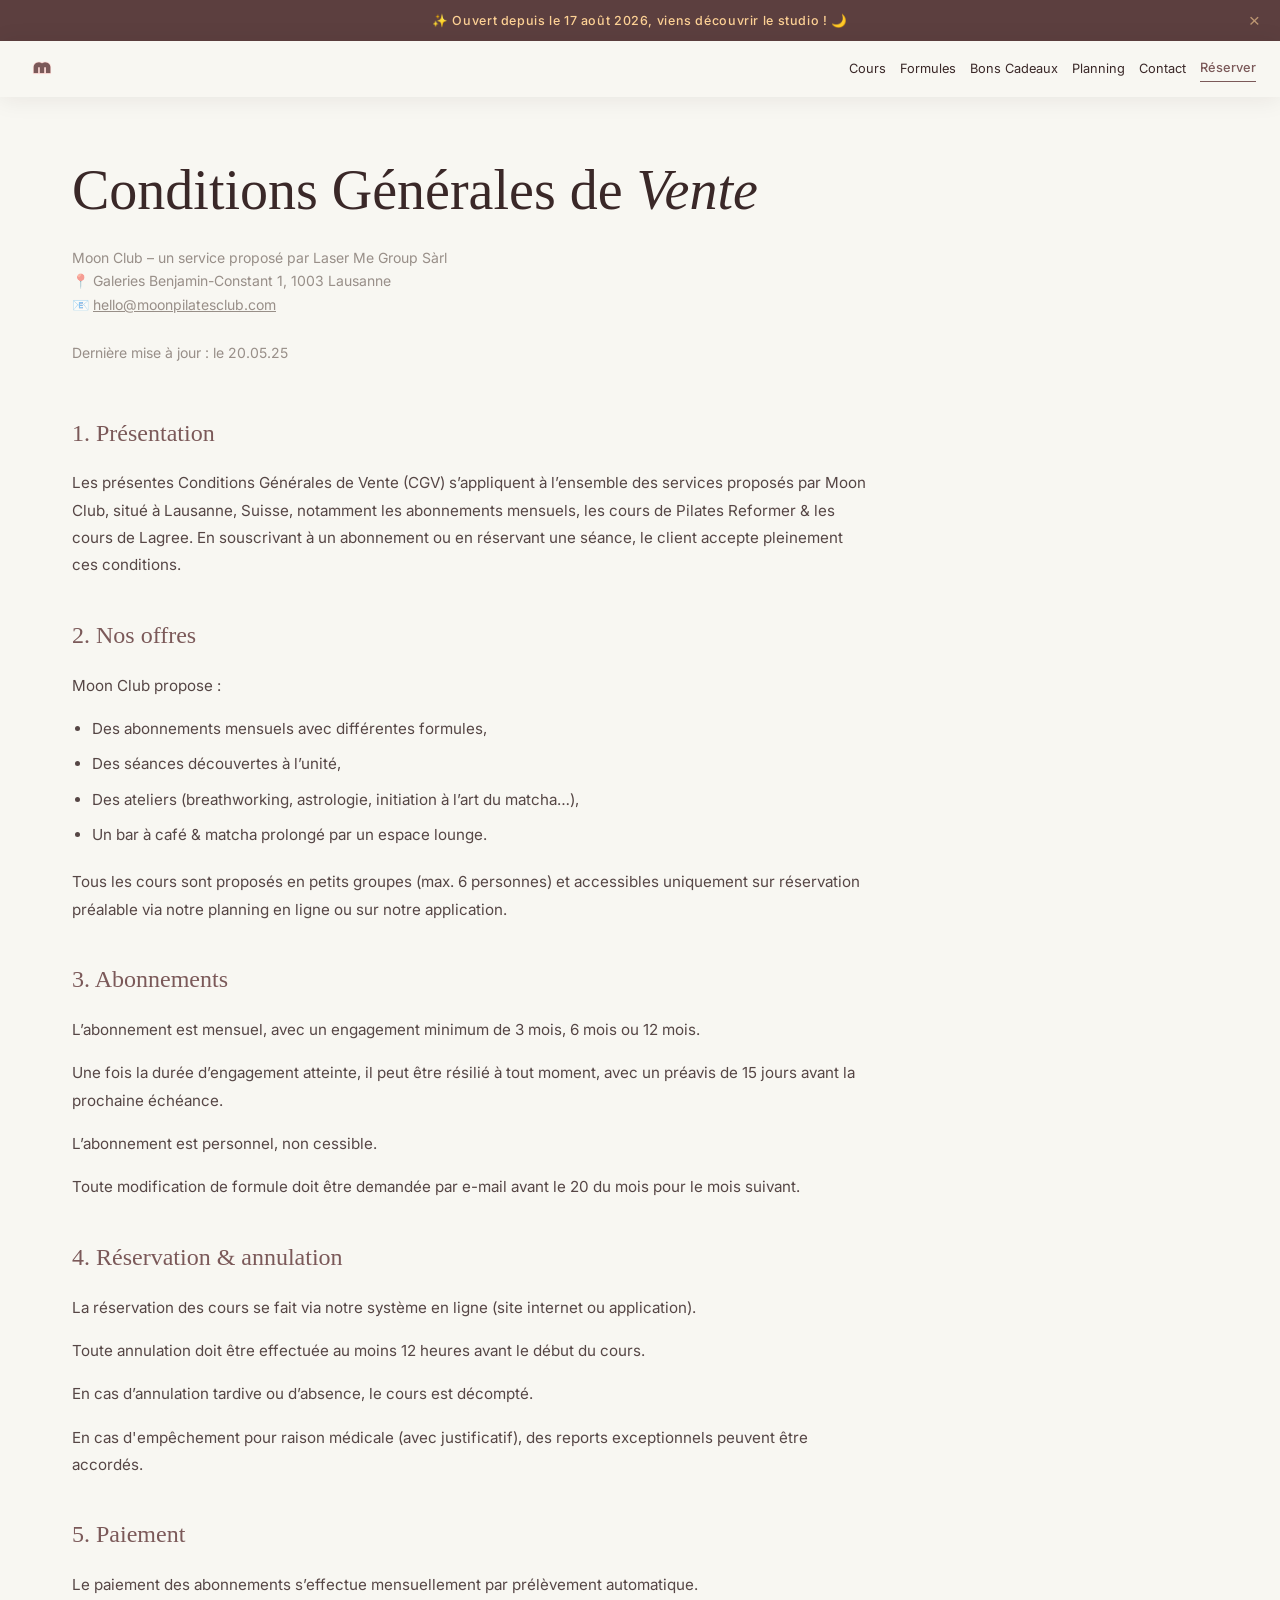
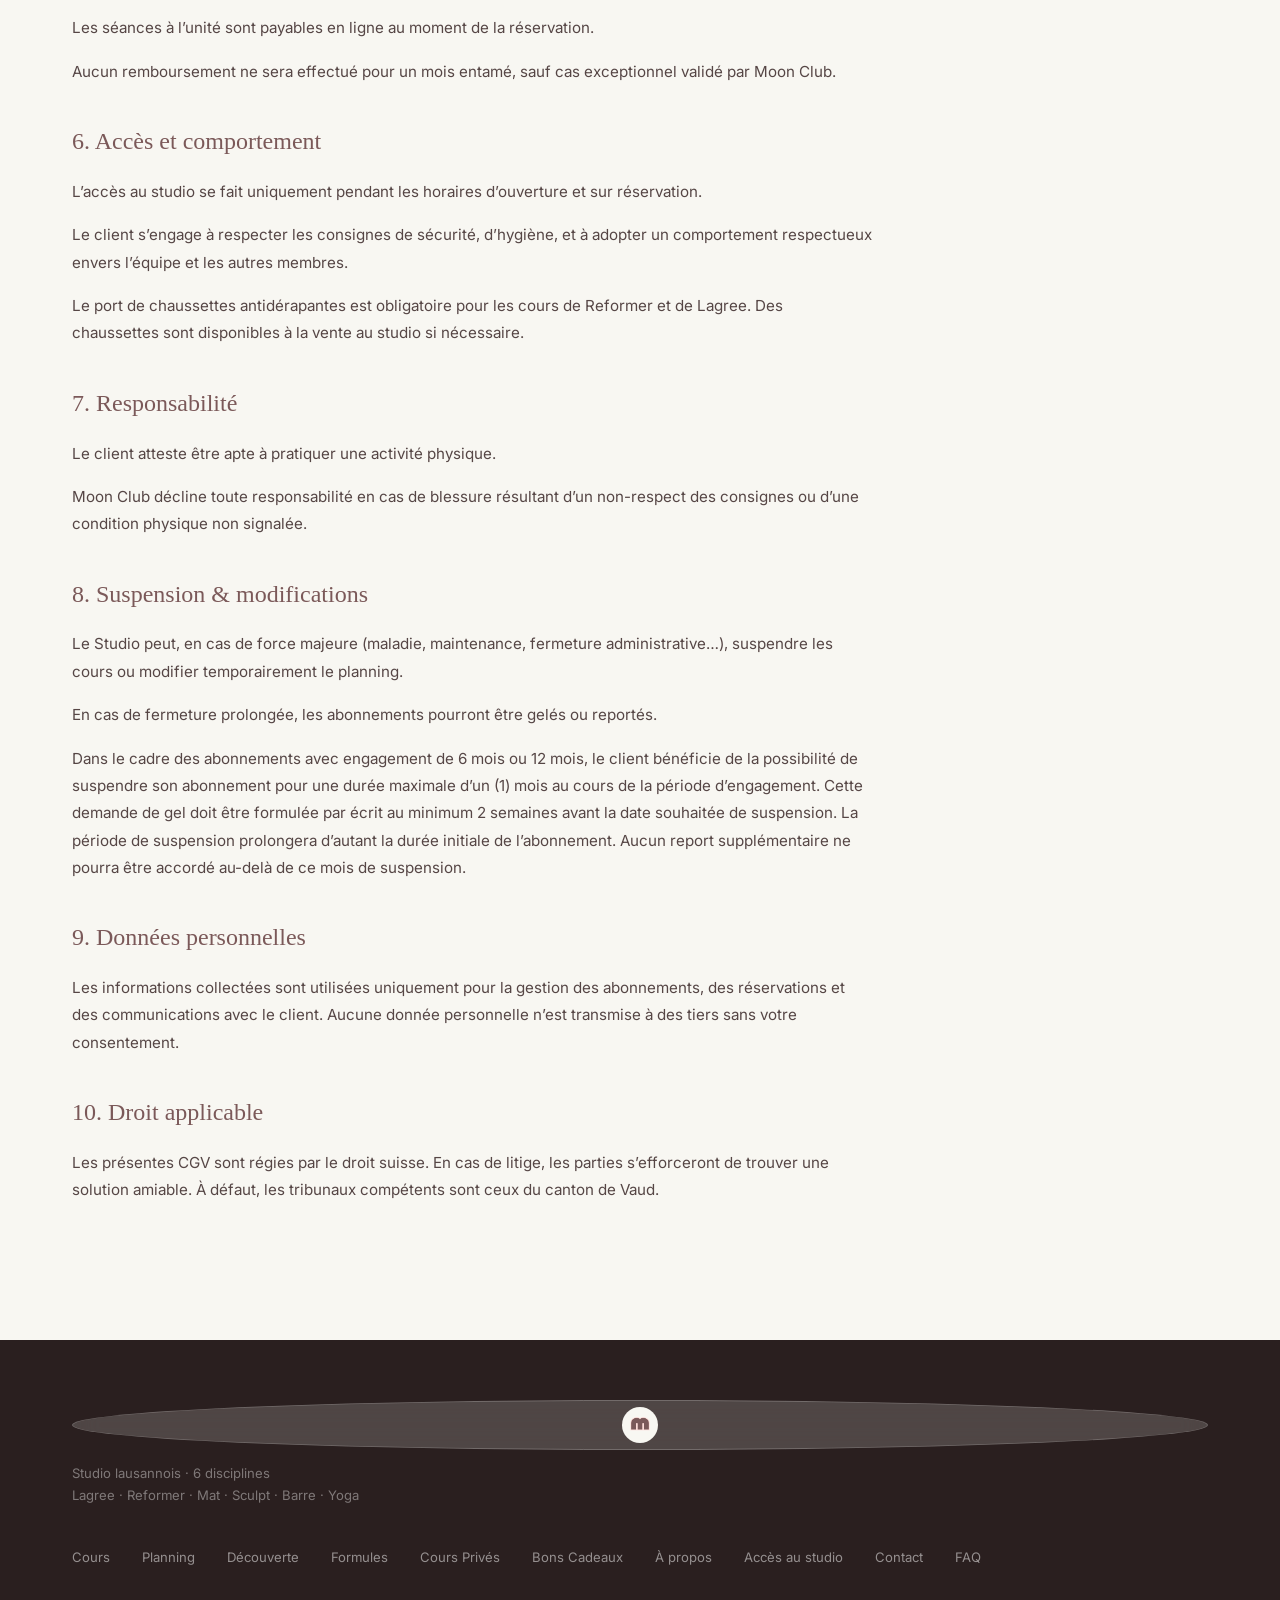
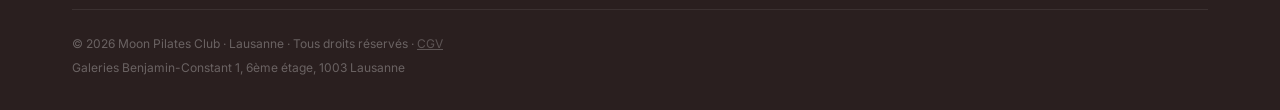
==== cgv.html @ f610e81a "feat: clean nav menu, restore announcement bar, and update workshop discounts on memberships" ====
<!DOCTYPE html>
<html lang="fr">
<head>
  <meta charset="UTF-8">
  <meta name="viewport" content="width=device-width, initial-scale=1.0">
  <title>CGV - Moon Pilates Club Lausanne</title>
  <meta name="description" content="Conditions Générales de Vente (CGV) de Moon Pilates Club Lausanne." />
  <link rel="icon" type="image/png" href="logo.png?v=2" />
  
  <!-- Fonts -->
  <link rel="preconnect" href="https://fonts.googleapis.com">
  <link rel="preconnect" href="https://fonts.gstatic.com" crossorigin>
  <link href="https://fonts.googleapis.com/css2?family=Inter:wght@400;500;600&family=Playfair+Display:ital,wght@0,400..700;1,400..700&display=swap" rel="stylesheet">
  
  <link rel="stylesheet" href="style.css">
  <style>
    /* Specific styles for legal pages */
    .legal-content {
      padding: 160px 0 100px 0;
      background: var(--cream);
      min-height: 80vh;
    }
    .legal-title {
      font-family: var(--font-serif);
      font-size: clamp(2.5rem, 5vw, 3.5rem);
      font-weight: 400;
      line-height: 1.1;
      color: var(--brown-text);
      margin-bottom: 24px;
    }
    .legal-meta {
      font-size: 0.875rem;
      color: rgba(58, 40, 32, 0.5);
      margin-bottom: 48px;
    }
    .legal-body {
      max-width: 800px;
      color: var(--brown-text);
    }
    .legal-section {
      margin-bottom: 36px;
    }
    .legal-section h3 {
      font-family: var(--font-serif);
      font-size: 1.5rem;
      font-weight: 500;
      margin-bottom: 16px;
      color: var(--terracotta);
    }
    .legal-section p, .legal-section ul {
      font-size: 0.95rem;
      line-height: 1.8;
      opacity: 0.85;
      margin-bottom: 16px;
    }
    .legal-section ul {
      padding-left: 20px;
      list-style-type: disc;
      margin-bottom: 20px;
    }
    .legal-section li {
      margin-bottom: 8px;
    }
  </style>
</head>
<body>

  <!-- site-header -->
  <div class="site-header">
    <!-- ANNOUNCEMENT BAR -->
    <div class="announcement-bar" id="announcement-bar">
      <div class="announcement-inner">
        <span>✨ Ouvert depuis le 17 août 2026, viens découvrir le studio ! 🌙</span>
      </div>
      <button class="announcement-close" id="announcement-close" aria-label="Fermer">×</button>
    </div>

    <!-- NAVIGATION -->
    <nav class="nav scrolled" id="navbar" style="position: relative;">
      <a href="index.html#hero" class="nav-logo">
        <img src="logo.png?v=2" alt="Moon Pilates Club Logo" class="nav-logo-img" />
      </a>
      <div class="nav-links" id="nav-links">
        <a href="index.html#cours" class="nav-link">Cours</a>
        <a href="index.html#forfaits" class="nav-link">Formules</a>
        <a href="index.html#cadeaux" class="nav-link">Bons Cadeaux</a>
        <a href="index.html#planning" class="nav-link">Planning</a>
        <a href="index.html#contact" class="nav-link">Contact</a>
        <a href="index.html#planning" class="nav-cta" id="nav-reserver">Réserver</a>
      </div>
      <button class="nav-hamburger" id="nav-hamburger" aria-label="Menu">
        <span></span><span></span><span></span>
      </button>
    </nav>
  </div>

  <!-- MAIN CONTENT -->
  <main class="legal-content">
    <div class="container">
      <h1 class="legal-title">Conditions Générales de <em>Vente</em></h1>
      <p class="legal-meta">Moon Club – un service proposé par Laser Me Group Sàrl<br/>
      📍 Galeries Benjamin-Constant 1, 1003 Lausanne<br/>
      📧 <a href="mailto:hello@moonpilatesclub.com" style="text-decoration: underline;">hello@moonpilatesclub.com</a><br/><br/>
      Dernière mise à jour : le 20.05.25</p>

      <div class="legal-body">
        <div class="legal-section">
          <h3>1. Présentation</h3>
          <p>Les présentes Conditions Générales de Vente (CGV) s’appliquent à l’ensemble des services proposés par Moon Club, situé à Lausanne, Suisse, notamment les abonnements mensuels, les cours de Pilates Reformer & les cours de Lagree. En souscrivant à un abonnement ou en réservant une séance, le client accepte pleinement ces conditions.</p>
        </div>

        <div class="legal-section">
          <h3>2. Nos offres</h3>
          <p>Moon Club propose :</p>
          <ul>
            <li>Des abonnements mensuels avec différentes formules,</li>
            <li>Des séances découvertes à l’unité,</li>
            <li>Des ateliers (breathworking, astrologie, initiation à l’art du matcha…),</li>
            <li>Un bar à café & matcha prolongé par un espace lounge.</li>
          </ul>
          <p>Tous les cours sont proposés en petits groupes (max. 6 personnes) et accessibles uniquement sur réservation préalable via notre planning en ligne ou sur notre application.</p>
        </div>

        <div class="legal-section">
          <h3>3. Abonnements</h3>
          <p>L’abonnement est mensuel, avec un engagement minimum de 3 mois, 6 mois ou 12 mois.</p>
          <p>Une fois la durée d’engagement atteinte, il peut être résilié à tout moment, avec un préavis de 15 jours avant la prochaine échéance.</p>
          <p>L’abonnement est personnel, non cessible.</p>
          <p>Toute modification de formule doit être demandée par e-mail avant le 20 du mois pour le mois suivant.</p>
        </div>

        <div class="legal-section">
          <h3>4. Réservation & annulation</h3>
          <p>La réservation des cours se fait via notre système en ligne (site internet ou application).</p>
          <p>Toute annulation doit être effectuée au moins 12 heures avant le début du cours.</p>
          <p>En cas d’annulation tardive ou d’absence, le cours est décompté.</p>
          <p>En cas d'empêchement pour raison médicale (avec justificatif), des reports exceptionnels peuvent être accordés.</p>
        </div>

        <div class="legal-section">
          <h3>5. Paiement</h3>
          <p>Le paiement des abonnements s’effectue mensuellement par prélèvement automatique.</p>
          <p>Les séances à l’unité sont payables en ligne au moment de la réservation.</p>
          <p>Aucun remboursement ne sera effectué pour un mois entamé, sauf cas exceptionnel validé par Moon Club.</p>
        </div>

        <div class="legal-section">
          <h3>6. Accès et comportement</h3>
          <p>L’accès au studio se fait uniquement pendant les horaires d’ouverture et sur réservation.</p>
          <p>Le client s’engage à respecter les consignes de sécurité, d’hygiène, et à adopter un comportement respectueux envers l’équipe et les autres membres.</p>
          <p>Le port de chaussettes antidérapantes est obligatoire pour les cours de Reformer et de Lagree. Des chaussettes sont disponibles à la vente au studio si nécessaire.</p>
        </div>

        <div class="legal-section">
          <h3>7. Responsabilité</h3>
          <p>Le client atteste être apte à pratiquer une activité physique.</p>
          <p>Moon Club décline toute responsabilité en cas de blessure résultant d’un non-respect des consignes ou d’une condition physique non signalée.</p>
        </div>

        <div class="legal-section">
          <h3>8. Suspension & modifications</h3>
          <p>Le Studio peut, en cas de force majeure (maladie, maintenance, fermeture administrative…), suspendre les cours ou modifier temporairement le planning.</p>
          <p>En cas de fermeture prolongée, les abonnements pourront être gelés ou reportés.</p>
          <p>Dans le cadre des abonnements avec engagement de 6 mois ou 12 mois, le client bénéficie de la possibilité de suspendre son abonnement pour une durée maximale d’un (1) mois au cours de la période d’engagement. Cette demande de gel doit être formulée par écrit au minimum 2 semaines avant la date souhaitée de suspension. La période de suspension prolongera d’autant la durée initiale de l’abonnement. Aucun report supplémentaire ne pourra être accordé au-delà de ce mois de suspension.</p>
        </div>

        <div class="legal-section">
          <h3>9. Données personnelles</h3>
          <p>Les informations collectées sont utilisées uniquement pour la gestion des abonnements, des réservations et des communications avec le client. Aucune donnée personnelle n’est transmise à des tiers sans votre consentement.</p>
        </div>

        <div class="legal-section">
          <h3>10. Droit applicable</h3>
          <p>Les présentes CGV sont régies par le droit suisse. En cas de litige, les parties s’efforceront de trouver une solution amiable. À défaut, les tribunaux compétents sont ceux du canton de Vaud.</p>
        </div>
      </div>
    </div>
  </main>

  <!-- FOOTER -->
  <footer class="footer">
    <div class="container footer-inner">
      <div class="footer-brand">
        <a href="index.html#hero" class="nav-logo footer-logo">
          <img src="logo.png?v=2" alt="Moon Pilates Club Logo" class="nav-logo-img" />
        </a>
        <p>Studio lausannois · 6 disciplines<br/>Lagree · Reformer · Mat · Sculpt · Barre · Yoga</p>
      </div>
      <div class="footer-links">
        <a href="index.html#cours">Cours</a>
        <a href="index.html#planning">Planning</a>
        <a href="index.html#decouverte">Découverte</a>
        <a href="index.html#forfaits">Formules</a>
        <a href="index.html#prives">Cours Privés</a>
        <a href="index.html#cadeaux">Bons Cadeaux</a>
        <a href="index.html#concept">À propos</a>
        <a href="index.html#acces">Accès au studio</a>
        <a href="index.html#contact">Contact</a>
        <a href="index.html#faq">FAQ</a>
      </div>
      <div class="footer-bottom">
        <p>© 2026 Moon Pilates Club · Lausanne · Tous droits réservés · <a href="cgv.html" style="text-decoration: underline; opacity: 0.8; transition: opacity 0.2s;" onmouseover="this.style.opacity=1" onmouseout="this.style.opacity=0.8">CGV</a></p>
        <p>Galeries Benjamin-Constant 1, 6ème étage, 1003 Lausanne</p>
      </div>
    </div>
  </footer>

  <!-- BACK TO TOP BUTTON -->
  <button class="back-to-top" id="back-to-top" aria-label="Remonter en haut de la page">
    <svg width="20" height="20" viewBox="0 0 24 24" fill="none" stroke="currentColor" stroke-width="2.5" stroke-linecap="round" stroke-linejoin="round">
      <polyline points="18 15 12 9 6 15"></polyline>
    </svg>
  </button>

  <script>
    document.addEventListener('DOMContentLoaded', () => {
      // Simple hamburger functionality for the legal page nav
      const hamburger = document.getElementById('nav-hamburger');
      const navLinks = document.getElementById('nav-links');

      if (hamburger && navLinks) {
        hamburger.addEventListener('click', () => {
          navLinks.classList.toggle('open');
          const spans = hamburger.querySelectorAll('span');
          if (navLinks.classList.contains('open')) {
            spans[0].style.transform = 'rotate(45deg) translateY(6px)';
            spans[1].style.opacity = '0';
            spans[2].style.transform = 'rotate(-45deg) translateY(-6px)';
          } else {
            spans.forEach(s => { s.style.transform = ''; s.style.opacity = ''; });
          }
        });
      }

      // Simple close announcement bar
      const bar = document.getElementById('announcement-bar');
      const closeBtn = document.getElementById('announcement-close');
      if (closeBtn && bar) {
        closeBtn.addEventListener('click', () => {
          bar.style.display = 'none';
        });
      }

      // Back to top button
      const backToTopBtn = document.getElementById('back-to-top');
      if (backToTopBtn) {
        window.addEventListener('scroll', () => {
          if (window.scrollY > 300) {
            backToTopBtn.classList.add('visible');
          } else {
            backToTopBtn.classList.remove('visible');
          }
        }, { passive: true });

        backToTopBtn.addEventListener('click', () => {
          window.scrollTo({ top: 0, behavior: 'smooth' });
        });
      }
    });
  </script>
</body>
</html>
---- style.css ----
/* ===========================
   MOON PILATES CLUB — STYLES
   =========================== */

/* TOKENS & RESET */
:root {
  /* ── Palette officielle Moon Pilates ── */
  --cream: #F8F7F2;          /* fond principal off-white */
  --cream-dark: #FFDDD9;     /* blush rose clair */
  --terracotta: #7B5959;     /* mauve foncé — accent principal */
  --terracotta-light: #E5A88B; /* terracotta doux */
  --terracotta-dark: #5C3F3F;  /* mauve profond */
  --charcoal: #2A1F1F;       /* quasi-noir chaud */
  --charcoal-mid: #3D2B2B;   /* brun foncé */
  --brown-text: #3A2828;     /* texte corps */
  --gold: #FDD195;           /* doré chaud */
  --gold-light: #FFB98A;     /* pêche orangé */
  --rose: #FFDDD9;           /* rose blush */
  --white: #FFFFFF;
  --font-serif: 'Cormorant Garamond', Georgia, serif;
  --font-sans: 'Inter', system-ui, sans-serif;
  --radius: 16px;
  --radius-sm: 8px;
  --shadow: 0 4px 40px rgba(30, 25, 23, 0.08);
  --shadow-lg: 0 20px 80px rgba(30, 25, 23, 0.15);
  --transition: all 0.35s cubic-bezier(0.4, 0, 0.2, 1);
}

*, *::before, *::after { box-sizing: border-box; margin: 0; padding: 0; }
html { scroll-behavior: smooth; font-size: 16px; }
body {
  font-family: var(--font-sans);
  background: var(--cream);
  color: var(--brown-text);
  line-height: 1.7;
  overflow-x: hidden;
}

img { display: block; max-width: 100%; }
a { text-decoration: none; color: inherit; }
ul { list-style: none; }

/* REVEAL ANIMATION */
.reveal {
  opacity: 0;
  transform: translateY(30px);
  transition: opacity 0.7s ease, transform 0.7s ease;
  transition-delay: var(--delay, 0s);
}
.reveal.visible {
  opacity: 1;
  transform: none;
}

/* BUTTONS */
.btn {
  display: inline-flex;
  align-items: center;
  justify-content: center;
  padding: 14px 32px;
  border-radius: 50px;
  font-family: var(--font-sans);
  font-size: 0.875rem;
  font-weight: 500;
  letter-spacing: 0.04em;
  cursor: pointer;
  border: none;
  transition: var(--transition);
  white-space: nowrap;
}
.btn-primary {
  background: var(--terracotta);
  color: var(--white);
}
.btn-primary:hover {
  background: var(--terracotta-dark);
  transform: translateY(-2px);
  box-shadow: 0 8px 30px rgba(139, 94, 82, 0.35);
}
.btn-ghost {
  background: rgba(255, 255, 255, 0.15);
  color: var(--white);
  border: 1px solid rgba(255, 255, 255, 0.4);
  backdrop-filter: blur(8px);
}
.btn-ghost:hover {
  background: rgba(255, 255, 255, 0.25);
  transform: translateY(-2px);
}
.btn-outline {
  background: transparent;
  color: var(--terracotta);
  border: 1.5px solid var(--terracotta);
}
.btn-outline:hover {
  background: var(--terracotta);
  color: var(--white);
  transform: translateY(-2px);
}

/* CONTAINER */
.container {
  max-width: 1200px;
  margin: 0 auto;
  padding: 0 32px;
}

/* SECTION LABELS */
.section-label {
  font-family: var(--font-sans);
  font-size: 0.75rem;
  font-weight: 600;
  letter-spacing: 0.15em;
  text-transform: uppercase;
  color: var(--terracotta);
  margin-bottom: 12px;
}
.section-title {
  font-family: var(--font-serif);
  font-size: clamp(2.2rem, 4vw, 3.5rem);
  font-weight: 400;
  line-height: 1.15;
  color: var(--charcoal);
  margin-bottom: 32px;
}
.section-title em {
  font-style: italic;
  color: var(--terracotta);
}

/* ===========================
   SITE HEADER (fixed wrapper)
   =========================== */
.site-header {
  position: fixed;
  top: 0;
  left: 0;
  right: 0;
  z-index: 100;
}

/* ===========================
   ANNOUNCEMENT BAR
   =========================== */
.announcement-bar {
  background: var(--terracotta-dark);
  color: var(--gold);
  font-size: 0.78rem;
  font-weight: 500;
  letter-spacing: 0.05em;
  padding: 10px 48px;
  display: flex;
  align-items: center;
  justify-content: center;
  text-align: center;
  position: relative;
  overflow: hidden;
  transition: max-height 0.4s ease, padding 0.4s ease, opacity 0.3s;
  max-height: 60px;
}
.announcement-inner {
  display: flex;
  align-items: center;
  gap: 16px;
  flex-wrap: wrap;
  justify-content: center;
  text-align: center;
  width: 100%;
}
.announcement-inner span {
  display: inline-block;
  text-align: center;
}
.announcement-inner .separator { opacity: 0.4; }
.announcement-close {
  position: absolute;
  right: 16px;
  top: 50%;
  transform: translateY(-50%);
  background: none;
  border: none;
  color: var(--gold);
  font-size: 1.2rem;
  cursor: pointer;
  opacity: 0.6;
  transition: opacity 0.2s;
  line-height: 1;
  padding: 4px;
}
.announcement-close:hover { opacity: 1; }

/* ===========================
   NAVIGATION
   =========================== */
.nav {
  position: relative;
  padding: 18px 40px;
  display: flex;
  align-items: center;
  justify-content: space-between;
  transition: background 0.35s ease, padding 0.35s ease, box-shadow 0.35s ease;
  background: transparent;
}
.nav.scrolled {
  background: rgba(248, 247, 242, 0.94);
  backdrop-filter: blur(20px);
  -webkit-backdrop-filter: blur(20px);
  padding: 12px 40px;
  box-shadow: 0 2px 24px rgba(42, 31, 31, 0.08);
}
.nav-logo {
  display: flex;
  align-items: center;
  justify-content: center;
  text-decoration: none;
  transition: var(--transition);
  /* Frosted pill on hero for logo visibility */
  background: rgba(248, 247, 242, 0.18);
  backdrop-filter: blur(12px);
  -webkit-backdrop-filter: blur(12px);
  border-radius: 50%;
  padding: 6px;
  border: 1px solid rgba(255, 255, 255, 0.2);
}
.nav.scrolled .nav-logo {
  background: transparent;
  backdrop-filter: none;
  border-color: transparent;
  padding: 0;
}
.nav-logo-svg,
.nav-logo-img {
  height: 36px;
  width: 36px;
  object-fit: contain;
  display: block;
  transition: var(--transition);
  flex-shrink: 0;
  border-radius: 50%;
}
.nav.scrolled .nav-logo-svg,
.nav.scrolled .nav-logo-img {
  height: 34px;
  width: 34px;
}
.logo-wordmark {
  font-family: var(--font-serif);
  font-size: 1.4rem;
  font-weight: 500;
  color: var(--white);
  transition: var(--transition);
  letter-spacing: 0.02em;
}
.logo-wordmark sup {
  font-size: 0.55em;
  opacity: 0.65;
  vertical-align: super;
  letter-spacing: 0.06em;
}
.nav.scrolled .logo-wordmark { color: var(--terracotta); }
.nav-links {
  display: flex;
  align-items: center;
  gap: 22px;
}
.nav-link {
  font-size: 0.85rem;
  font-weight: 400;
  color: rgba(255, 255, 255, 0.85);
  transition: var(--transition);
  position: relative;
  white-space: nowrap;
}
.nav-link::after {
  content: '';
  position: absolute;
  bottom: -3px;
  left: 0;
  width: 0;
  height: 1px;
  background: currentColor;
  transition: width 0.3s ease;
}
.nav-link:hover::after { width: 100%; }
.nav-link:hover { color: var(--white); }
.nav.scrolled .nav-link { color: var(--brown-text); }
.nav.scrolled .nav-link:hover { color: var(--terracotta); }
.nav-cta {
  font-size: 0.85rem;
  font-weight: 500;
  color: var(--white);
  border-bottom: 1.5px solid rgba(255, 255, 255, 0.6);
  padding-bottom: 2px;
  transition: var(--transition);
  white-space: nowrap;
}
.nav.scrolled .nav-cta { color: var(--terracotta); border-color: var(--terracotta); }

/* Bsport Login Widget in Navbar */
.nav-bsport-login {
  display: inline-flex;
  align-items: center;
  justify-content: center;
  line-height: 1;
}

.nav-bsport-login #bsport-widget-969829 {
  display: inline-flex;
  align-items: center;
}

/* Custom Terracotta & Cream Styling for Bsport Button */
#bsport-widget-969829 button,
#bsport-widget-969829 .MuiButton-root,
#bsport-widget-969829 #bsport-widget-authentication__login_button {
  background-color: transparent !important;
  color: var(--white) !important;
  border: 1.5px solid rgba(255, 255, 255, 0.6) !important;
  border-radius: 20px !important;
  padding: 5px 14px !important;
  font-family: var(--font-sans) !important;
  font-size: 0.78rem !important;
  font-weight: 600 !important;
  letter-spacing: 0.04em !important;
  text-transform: uppercase !important;
  transition: var(--transition) !important;
  box-shadow: none !important;
  min-height: 28px !important;
  line-height: 1.2 !important;
  cursor: pointer !important;
}

#bsport-widget-969829 button:hover,
#bsport-widget-969829 .MuiButton-root:hover,
#bsport-widget-969829 #bsport-widget-authentication__login_button:hover {
  background-color: var(--terracotta) !important;
  border-color: var(--terracotta) !important;
  color: var(--white) !important;
  transform: translateY(-1px);
}

.nav.scrolled #bsport-widget-969829 button,
.nav.scrolled #bsport-widget-969829 .MuiButton-root,
.nav.scrolled #bsport-widget-969829 #bsport-widget-authentication__login_button {
  color: var(--terracotta) !important;
  border-color: var(--terracotta) !important;
  background-color: rgba(196, 112, 82, 0.08) !important;
}

.nav.scrolled #bsport-widget-969829 button:hover,
.nav.scrolled #bsport-widget-969829 .MuiButton-root:hover,
.nav.scrolled #bsport-widget-969829 #bsport-widget-authentication__login_button:hover {
  background-color: var(--terracotta) !important;
  color: var(--white) !important;
}

/* Language Switcher */
.lang-switch {
  display: inline-flex;
  align-items: center;
  gap: 4px;
  background: rgba(255, 255, 255, 0.18);
  border: 1px solid rgba(255, 255, 255, 0.35);
  border-radius: 20px;
  padding: 4px 10px;
  flex-shrink: 0;
  transition: var(--transition);
}
.nav.scrolled .lang-switch {
  background: rgba(196, 112, 82, 0.08);
  border-color: rgba(196, 112, 82, 0.25);
}
.lang-btn {
  background: transparent;
  border: none;
  color: rgba(255, 255, 255, 0.85);
  font-family: var(--font-sans);
  font-size: 0.78rem;
  font-weight: 600;
  letter-spacing: 0.05em;
  cursor: pointer;
  padding: 2px 4px;
  transition: var(--transition);
  line-height: 1;
}
.nav.scrolled .lang-btn {
  color: var(--charcoal);
}
.lang-btn:hover {
  color: var(--gold);
}
.nav.scrolled .lang-btn:hover {
  color: var(--terracotta);
}
.lang-btn.active {
  color: var(--gold);
  font-weight: 700;
}
.nav.scrolled .lang-btn.active {
  color: var(--terracotta);
}
.lang-divider {
  color: rgba(255, 255, 255, 0.4);
  font-size: 0.7rem;
  user-select: none;
}
.nav.scrolled .lang-divider {
  color: rgba(196, 112, 82, 0.3);
}

.nav-hamburger {
  display: none;
  flex-direction: column;
  gap: 5px;
  background: none;
  border: none;
  cursor: pointer;
  padding: 4px;
}
.nav-hamburger span {
  display: block;
  width: 24px;
  height: 1.5px;
  background: var(--white);
  transition: var(--transition);
}
.nav.scrolled .nav-hamburger span { background: var(--charcoal); }

/* ===========================
   HERO
   =========================== */
.hero {
  position: relative;
  height: 100vh;
  min-height: 650px;
  display: flex;
  align-items: flex-end;
  padding-bottom: 80px;
  overflow: hidden;
}
.hero-bg {
  position: absolute;
  inset: 0;
}
.hero-img {
  width: 100%;
  height: 100%;
  object-fit: cover;
  object-position: center 35%;
  filter: brightness(0.62) saturate(0.92);
}
.hero-overlay {
  position: absolute;
  inset: 0;
  background: linear-gradient(
    to bottom,
    rgba(30, 25, 23, 0.45) 0%,
    rgba(30, 25, 23, 0.22) 45%,
    rgba(30, 25, 23, 0.72) 100%
  );
}
.hero-content {
  position: relative;
  z-index: 2;
  padding: 0 60px;
  max-width: 900px;
}
.hero-eyebrow {
  display: inline-block;
  font-size: 0.75rem;
  font-weight: 600;
  letter-spacing: 0.08em;
  text-transform: uppercase;
  color: var(--terracotta);
  background: rgba(248, 247, 242, 0.94);
  border: 1px solid rgba(123, 89, 89, 0.2);
  padding: 8px 18px;
  border-radius: 50px;
  margin-bottom: 20px;
  box-shadow: 0 4px 15px rgba(30, 25, 23, 0.15);
  backdrop-filter: blur(8px);
  -webkit-backdrop-filter: blur(8px);
}
.hero-title {
  font-family: var(--font-serif);
  font-size: clamp(4rem, 9vw, 8rem);
  font-weight: 400;
  line-height: 0.95;
  color: var(--white);
  margin-bottom: 24px;
}
.hero-title em {
  font-style: italic;
  font-weight: 300;
}
.hero-sub {
  font-size: 0.95rem;
  color: rgba(255, 255, 255, 0.75);
  letter-spacing: 0.05em;
  margin-bottom: 36px;
  line-height: 2;
}
.hero-actions {
  display: flex;
  gap: 16px;
  flex-wrap: wrap;
}
.hero-scroll-hint {
  position: absolute;
  bottom: 32px;
  right: 48px;
  display: flex;
  flex-direction: column;
  align-items: center;
  gap: 8px;
  color: rgba(255, 255, 255, 0.5);
  font-size: 0.7rem;
  letter-spacing: 0.12em;
  text-transform: uppercase;
  z-index: 2;
}
.scroll-line {
  width: 1px;
  height: 50px;
  background: linear-gradient(to bottom, rgba(255,255,255,0), rgba(255,255,255,0.5));
  animation: scrollPulse 2s ease-in-out infinite;
}
@keyframes scrollPulse {
  0%, 100% { opacity: 0.3; transform: scaleY(1); }
  50% { opacity: 1; transform: scaleY(1.1); }
}

/* ===========================
   TICKER BAND
   =========================== */
.ticker-wrap {
  background: var(--terracotta);
  padding: 14px 0;
  overflow: hidden;
  white-space: nowrap;
  border-top: 1px solid rgba(255,255,255,0.08);
}
.ticker-track {
  display: inline-flex;
  gap: 40px;
  animation: ticker 30s linear infinite;
  color: var(--white);
  font-size: 0.8rem;
  font-weight: 400;
  letter-spacing: 0.08em;
  text-transform: uppercase;
}
@keyframes ticker {
  from { transform: translateX(0); }
  to { transform: translateX(-50%); }
}

/* ===========================
   CONCEPT / ABOUT
   =========================== */
.concept {
  padding: 120px 0;
  background: var(--cream);
}
.concept-grid {
  display: grid;
  grid-template-columns: 1fr 1fr;
  gap: 80px;
  align-items: start;
}
.concept-body {
  color: var(--brown-text);
  margin-bottom: 20px;
  font-size: 0.95rem;
  line-height: 1.8;
  text-align: justify;
}
.concept-body strong { font-weight: 600; }
.concept-badges {
  display: flex;
  gap: 12px;
  flex-wrap: wrap;
  margin-top: 36px;
}
.badge {
  display: flex;
  align-items: center;
  gap: 8px;
  background: var(--rose);
  border: 1px solid rgba(123, 89, 89, 0.18);
  padding: 10px 18px;
  border-radius: 50px;
  font-size: 0.82rem;
  font-weight: 500;
  color: var(--terracotta-dark);
}
.badge-icon { font-size: 1rem; }
.concept-visual { display: flex; flex-direction: column; gap: 24px; }
.concept-card {
  background: linear-gradient(145deg, var(--charcoal), var(--charcoal-mid));
  border-radius: 24px;
  padding: 48px;
  position: relative;
  overflow: hidden;
  border: 1px solid rgba(253, 209, 149, 0.12);
}
.concept-card-inner { position: relative; z-index: 2; }
.concept-card h3 {
  font-family: var(--font-serif);
  font-size: 2.8rem;
  font-weight: 300;
  color: var(--white);
  line-height: 1.1;
  margin-bottom: 16px;
}
.concept-card h3 em { font-style: italic; color: var(--gold); }
.concept-card p {
  color: rgba(255, 255, 255, 0.6);
  font-size: 0.9rem;
  margin-bottom: 24px;
}
.card-link {
  color: var(--gold-light);
  font-size: 0.875rem;
  font-weight: 500;
  border-bottom: 1px solid rgba(255, 185, 138, 0.4);
  padding-bottom: 2px;
  transition: var(--transition);
}
.card-link:hover { color: var(--gold); border-color: var(--gold); }
.concept-moon-deco {
  position: absolute;
  top: -40px;
  right: -40px;
  width: 180px;
  height: 180px;
  border-radius: 50%;
  background: radial-gradient(circle, rgba(253, 209, 149, 0.18), transparent 70%);
  border: 1px solid rgba(253, 209, 149, 0.12);
}
.concept-stat-grid {
  display: grid;
  grid-template-columns: repeat(3, 1fr);
  gap: 16px;
}
.concept-stat {
  background: var(--rose);
  border-radius: var(--radius);
  padding: 24px 16px;
  text-align: center;
  border: 1px solid rgba(123, 89, 89, 0.15);
}
.stat-num {
  display: block;
  font-family: var(--font-serif);
  font-size: 2.5rem;
  font-weight: 400;
  color: var(--terracotta);
  line-height: 1;
  margin-bottom: 4px;
}
.stat-label {
  font-size: 0.75rem;
  color: rgba(58, 40, 32, 0.6);
  text-transform: uppercase;
  letter-spacing: 0.08em;
}

/* ===========================
   COACHS
   =========================== */
.coachs {
  padding: 120px 0;
  background: var(--cream);
  position: relative;
}
.section-header-center {
  text-align: center;
  max-width: 680px;
  margin: 0 auto 60px auto;
}
.section-header-center .section-label {
  margin-bottom: 8px;
}
.section-subtitle {
  font-size: 1.05rem;
  color: rgba(58, 40, 32, 0.75);
  margin-top: 12px;
  line-height: 1.6;
}
.coachs-grid-duo {
  display: grid;
  grid-template-columns: repeat(2, 1fr);
  gap: 36px;
  max-width: 980px;
  margin: 0 auto 52px auto;
}
.coach-card {
  background: var(--white);
  border: 1px solid rgba(123, 89, 89, 0.14);
  border-radius: 24px;
  overflow: hidden;
  display: flex;
  flex-direction: column;
  box-shadow: 0 12px 36px rgba(42, 31, 31, 0.05);
  transition: var(--transition);
  cursor: pointer;
}
.coach-card:hover {
  transform: translateY(-6px);
  border-color: rgba(123, 89, 89, 0.35);
  box-shadow: 0 22px 50px rgba(42, 31, 31, 0.12);
}
.coach-img-wrap {
  position: relative;
  width: 100%;
  aspect-ratio: 4 / 4.4;
  overflow: hidden;
  background: var(--rose);
}
.coach-img {
  width: 100%;
  height: 100%;
  object-fit: cover;
  object-position: center 15%;
  transition: transform 0.6s cubic-bezier(0.4, 0, 0.2, 1);
}
.coach-card:hover .coach-img {
  transform: scale(1.05);
}
.coach-hover-overlay {
  position: absolute;
  inset: 0;
  background: rgba(42, 31, 31, 0.35);
  backdrop-filter: blur(3px);
  display: flex;
  align-items: center;
  justify-content: center;
  opacity: 0;
  transition: var(--transition);
  z-index: 2;
}
.coach-hover-overlay span {
  background: var(--white);
  color: var(--terracotta-dark);
  font-size: 0.82rem;
  font-weight: 600;
  letter-spacing: 0.03em;
  padding: 10px 22px;
  border-radius: 50px;
  box-shadow: 0 6px 25px rgba(0, 0, 0, 0.2);
  transform: translateY(12px);
  transition: var(--transition);
}
.coach-card:hover .coach-hover-overlay {
  opacity: 1;
}
.coach-card:hover .coach-hover-overlay span {
  transform: translateY(0);
}
.coach-badge {
  position: absolute;
  bottom: 14px;
  left: 14px;
  right: 14px;
  background: rgba(255, 255, 255, 0.94);
  backdrop-filter: blur(10px);
  padding: 7px 14px;
  border-radius: 50px;
  font-size: 0.75rem;
  font-weight: 600;
  text-transform: uppercase;
  letter-spacing: 0.06em;
  color: var(--terracotta-dark);
  text-align: center;
  border: 1px solid rgba(255, 255, 255, 0.8);
  box-shadow: 0 4px 15px rgba(0, 0, 0, 0.08);
  z-index: 1;
}
.coach-content {
  padding: 28px 24px;
  display: flex;
  flex-direction: column;
  flex: 1;
}
.coach-name {
  font-family: var(--font-serif);
  font-size: 1.8rem;
  font-weight: 500;
  color: var(--charcoal);
  margin-bottom: 4px;
}
.coach-role {
  font-size: 0.8rem;
  font-weight: 600;
  text-transform: uppercase;
  letter-spacing: 0.05em;
  color: var(--terracotta);
  margin-bottom: 14px;
}
.coach-bio {
  font-size: 0.9rem;
  color: rgba(58, 40, 32, 0.82);
  line-height: 1.6;
  margin-bottom: 18px;
  flex-grow: 1;
}
.coach-tags {
  display: flex;
  flex-wrap: wrap;
  gap: 8px;
  margin-bottom: 22px;
}
.coach-tag {
  background: var(--rose);
  color: var(--terracotta-dark);
  font-size: 0.74rem;
  font-weight: 500;
  padding: 5px 12px;
  border-radius: 50px;
  border: 1px solid rgba(123, 89, 89, 0.12);
}
.coach-footer {
  margin-top: auto;
  padding-top: 16px;
  border-top: 1px solid rgba(123, 89, 89, 0.08);
}
.coach-btn {
  background: none;
  border: none;
  display: inline-flex;
  align-items: center;
  font-family: inherit;
  font-size: 0.86rem;
  font-weight: 600;
  color: var(--terracotta);
  cursor: pointer;
  padding: 0;
  transition: var(--transition);
}
.coach-btn:hover {
  color: var(--terracotta-dark);
  transform: translateX(4px);
}
.coachs-callout {
  background: linear-gradient(135deg, var(--white), #FFF5F2);
  border: 1px solid rgba(123, 89, 89, 0.16);
  border-radius: 20px;
  padding: 28px 36px;
  display: flex;
  align-items: center;
  justify-content: space-between;
  gap: 24px;
  max-width: 980px;
  margin: 0 auto;
  box-shadow: 0 10px 30px rgba(123, 89, 89, 0.05);
}
.coachs-callout-text h4 {
  font-family: var(--font-serif);
  font-size: 1.35rem;
  font-weight: 500;
  color: var(--charcoal);
  margin-bottom: 4px;
}
.coachs-callout-text p {
  font-size: 0.9rem;
  color: rgba(58, 40, 32, 0.75);
}

/* ─── POPUP MODAL COACHS ─── */
.coach-modal-backdrop {
  position: fixed;
  inset: 0;
  background: rgba(26, 18, 18, 0.78);
  backdrop-filter: blur(8px);
  -webkit-backdrop-filter: blur(8px);
  z-index: 10000;
  display: flex;
  align-items: center;
  justify-content: center;
  padding: 20px;
  opacity: 0;
  visibility: hidden;
  transition: opacity 0.35s cubic-bezier(0.16, 1, 0.3, 1), visibility 0.35s cubic-bezier(0.16, 1, 0.3, 1);
}
.coach-modal-backdrop.active {
  opacity: 1;
  visibility: visible;
}
.coach-modal-container {
  background: var(--cream);
  border: 1px solid rgba(123, 89, 89, 0.22);
  border-radius: 28px;
  width: 100%;
  max-width: 880px;
  max-height: 90vh;
  overflow-y: auto;
  position: relative;
  box-shadow: 0 25px 80px rgba(0, 0, 0, 0.4);
  transform: scale(0.93) translateY(24px);
  transition: transform 0.35s cubic-bezier(0.16, 1, 0.3, 1);
}
.coach-modal-backdrop.active .coach-modal-container {
  transform: scale(1) translateY(0);
}
.coach-modal-close {
  position: absolute;
  top: 18px;
  right: 18px;
  width: 42px;
  height: 42px;
  border-radius: 50%;
  background: var(--white);
  border: 1px solid rgba(123, 89, 89, 0.15);
  color: var(--charcoal);
  font-size: 1.6rem;
  line-height: 1;
  cursor: pointer;
  display: flex;
  align-items: center;
  justify-content: center;
  z-index: 10;
  transition: var(--transition);
  box-shadow: 0 4px 12px rgba(0, 0, 0, 0.1);
}
.coach-modal-close:hover {
  background: var(--terracotta);
  color: var(--white);
  transform: rotate(90deg);
}
.coach-modal-content {
  display: grid;
  grid-template-columns: 340px 1fr;
}
.coach-modal-photo-col {
  position: relative;
  background: var(--rose);
  min-height: 100%;
}
.coach-modal-img {
  width: 100%;
  height: 100%;
  object-fit: cover;
  object-position: center 15%;
}
.coach-modal-badge {
  position: absolute;
  bottom: 20px;
  left: 20px;
  right: 20px;
  background: rgba(255, 255, 255, 0.95);
  backdrop-filter: blur(10px);
  padding: 8px 16px;
  border-radius: 50px;
  font-size: 0.75rem;
  font-weight: 600;
  text-transform: uppercase;
  letter-spacing: 0.05em;
  color: var(--terracotta-dark);
  text-align: center;
  box-shadow: 0 4px 15px rgba(0, 0, 0, 0.12);
}
.coach-modal-text-col {
  padding: 44px 40px;
  display: flex;
  flex-direction: column;
}
.coach-modal-subtitle {
  font-size: 0.74rem;
  font-weight: 600;
  text-transform: uppercase;
  letter-spacing: 0.08em;
  color: var(--terracotta);
  margin-bottom: 4px;
}
.coach-modal-title {
  font-family: var(--font-serif);
  font-size: 2.3rem;
  font-weight: 500;
  color: var(--charcoal);
  margin-bottom: 4px;
  line-height: 1.15;
}
.coach-modal-specialties {
  font-size: 0.84rem;
  font-weight: 500;
  color: var(--terracotta-dark);
  margin-bottom: 22px;
}
.coach-modal-body p {
  font-size: 0.93rem;
  line-height: 1.65;
  color: rgba(58, 40, 32, 0.88);
  margin-bottom: 14px;
}
.coach-modal-details {
  display: flex;
  flex-direction: column;
  gap: 12px;
  margin: 24px 0;
  padding: 20px 22px;
  background: var(--white);
  border-radius: 18px;
  border: 1px solid rgba(123, 89, 89, 0.14);
}
.coach-detail-item {
  display: flex;
  align-items: flex-start;
  gap: 12px;
  font-size: 0.88rem;
  line-height: 1.5;
}
.coach-detail-icon {
  font-size: 1.15rem;
  line-height: 1.3;
  flex-shrink: 0;
}
.coach-detail-text strong {
  color: var(--charcoal);
  font-weight: 600;
  display: inline-block;
  margin-right: 4px;
}
.coach-detail-text span {
  color: rgba(58, 40, 32, 0.85);
}
.coach-modal-actions {
  margin-top: 12px;
}
.coach-modal-cta {
  width: 100%;
}
@media (max-width: 860px) {
  .coach-modal-content {
    grid-template-columns: 1fr;
  }
  .coach-modal-photo-col {
    height: 320px;
  }
  .coach-modal-text-col {
    padding: 32px 24px;
  }
  .coachs-grid-duo {
    grid-template-columns: 1fr;
    max-width: 480px;
  }
}

/* ===========================
   COURS
   =========================== */
.cours {
  padding: 120px 0;
  background: var(--charcoal);
}
.cours .section-label { color: var(--gold); }
.cours .section-title { color: var(--white); }
.cours .section-title em { color: var(--gold-light); }
.cours-grid {
  display: grid;
  grid-template-columns: repeat(3, 1fr);
  gap: 20px;
  margin-bottom: 56px;
}
.cours-card {
  background: var(--charcoal-mid);
  border: 1px solid rgba(253, 209, 149, 0.1);
  border-radius: 20px;
  padding: 36px 28px;
  transition: var(--transition);
}
.cours-card:hover {
  border-color: rgba(255, 185, 138, 0.4);
  transform: translateY(-4px);
  box-shadow: 0 16px 50px rgba(0,0,0,0.3);
}
.cours-card-special {
  background: linear-gradient(135deg, var(--charcoal-mid), rgba(253, 209, 149, 0.1));
  border-color: rgba(253, 209, 149, 0.2);
}
@media (min-width: 901px) {
  .cours-card-special {
    grid-column: 1 / -1;
    display: flex;
    align-items: center;
    justify-content: space-between;
    padding: 32px 40px;
  }
  .cours-card-special .cours-icon {
    margin-bottom: 0;
    margin-right: 20px;
  }
  .cours-card-special h3 {
    margin-bottom: 4px;
  }
  .cours-card-special p {
    margin-bottom: 0;
  }
}
.cours-icon { font-size: 2rem; margin-bottom: 16px; }
.cours-card h3 {
  font-family: var(--font-serif);
  font-size: 1.5rem;
  font-weight: 400;
  color: var(--white);
  margin-bottom: 12px;
}
.cours-card p {
  font-size: 0.875rem;
  color: rgba(255, 255, 255, 0.55);
  line-height: 1.7;
  margin-bottom: 20px;
}
.cours-card ul { display: flex; flex-direction: column; gap: 6px; }
.cours-card li {
  font-size: 0.78rem;
  color: var(--gold);
  opacity: 0.9;
  letter-spacing: 0.04em;
}
.cours-cta { text-align: center; }

/* ===========================
   PLANNING
   =========================== */
.planning {
  padding: 120px 0;
  background: var(--cream);
}
.planning-sub {
  font-size: 0.875rem;
  color: rgba(58, 40, 32, 0.5);
  margin-top: -16px;
  margin-bottom: 48px;
  letter-spacing: 0.08em;
}
.planning-widget-container {
  background: var(--white);
  border-radius: 28px;
  padding: 24px;
  box-shadow: 0 10px 40px rgba(58, 40, 32, 0.05);
  border: 1px solid rgba(123, 89, 89, 0.08);
  min-height: 700px;
}

/* ===========================
   PRICING
   =========================== */
.tarifs {
  padding: 120px 0;
  background: var(--cream);
}
.tarifs-sub {
  text-align: center;
  font-size: 0.875rem;
  color: rgba(58, 40, 32, 0.5);
  margin-top: -16px;
  margin-bottom: 64px;
  letter-spacing: 0.08em;
}
.pricing-grid {
  display: grid;
  grid-template-columns: repeat(4, 1fr);
  gap: 20px;
  margin-bottom: 48px;
  align-items: start;
}
.decouverte-grid {
  grid-template-columns: repeat(3, 1fr);
  max-width: 1050px;
  margin-left: auto;
  margin-right: auto;
}
.pricing-card {
  background: var(--white);
  border: 1px solid rgba(123, 89, 89, 0.12);
  border-radius: 24px;
  padding: 36px 28px;
  position: relative;
  transition: var(--transition);
  display: flex;
  flex-direction: column;
}
.pricing-card:hover {
  transform: translateY(-6px);
  box-shadow: var(--shadow-lg);
}
.pricing-featured {
  background: var(--charcoal);
  border-color: transparent;
  color: var(--white);
  transform: scale(1.03);
}
.pricing-featured:hover {
  transform: scale(1.03) translateY(-6px);
}
.pricing-annual {
  background: linear-gradient(135deg, #fff 60%, rgba(253, 209, 149, 0.12));
}
.pricing-badge {
  position: absolute;
  top: -14px;
  left: 50%;
  transform: translateX(-50%);
  background: var(--terracotta);
  color: var(--white);
  font-size: 0.68rem;
  font-weight: 600;
  letter-spacing: 0.1em;
  text-transform: uppercase;
  padding: 5px 16px;
  border-radius: 50px;
  white-space: nowrap;
}
.pricing-badge-gold { background: var(--gold); color: var(--charcoal); }
.pricing-moon { font-size: 1.6rem; margin-bottom: 12px; }
.pricing-name {
  font-family: var(--font-serif);
  font-size: 1.8rem;
  font-weight: 400;
  margin-bottom: 4px;
  color: var(--charcoal);
}
.pricing-featured .pricing-name { color: var(--white); }
.pricing-tagline {
  font-size: 0.78rem;
  opacity: 0.55;
  margin-bottom: 20px;
  line-height: 1.5;
}
.pricing-toggle {
  display: flex;
  background: var(--cream-dark);
  border-radius: 50px;
  padding: 3px;
  margin-bottom: 20px;
  gap: 2px;
}
.pricing-featured .pricing-toggle { background: rgba(255,255,255,0.1); }
.toggle-btn {
  flex: 1;
  padding: 6px 12px;
  border-radius: 50px;
  border: none;
  background: transparent;
  font-size: 0.75rem;
  font-weight: 500;
  cursor: pointer;
  color: rgba(58, 40, 32, 0.55);
  transition: var(--transition);
  -webkit-tap-highlight-color: transparent;
  -webkit-appearance: none;
  touch-action: manipulation;
  user-select: none;
}
.pricing-featured .toggle-btn { color: rgba(255,255,255,0.5); }
.toggle-btn.active {
  background: var(--white);
  color: var(--terracotta);
  box-shadow: 0 2px 8px rgba(0,0,0,0.08);
}
.pricing-featured .toggle-btn.active { background: var(--terracotta); color: var(--white); }
.pricing-price {
  display: flex;
  align-items: flex-start;
  gap: 4px;
  margin-bottom: 4px;
}
.price-currency {
  font-size: 0.9rem;
  font-weight: 500;
  margin-top: 12px;
  color: var(--charcoal);
}
.pricing-featured .price-currency { color: var(--white); }
.price-amount {
  font-family: var(--font-serif);
  font-size: 3.5rem;
  font-weight: 400;
  line-height: 1;
  color: var(--charcoal);
}
.pricing-featured .price-amount { color: var(--white); }
.price-period {
  font-size: 0.78rem;
  opacity: 0.5;
  align-self: flex-end;
  margin-bottom: 6px;
}
.price-per-session {
  font-size: 0.78rem;
  color: rgba(58, 40, 32, 0.45);
  margin-bottom: 24px;
}
.pricing-featured .price-per-session { color: rgba(255,255,255,0.45); }
.pricing-features {
  display: flex;
  flex-direction: column;
  gap: 10px;
  margin-bottom: 20px;
  padding-bottom: 20px;
  border-bottom: 1px solid rgba(123, 89, 89, 0.1);
}
.pricing-featured .pricing-features { border-bottom-color: rgba(255,255,255,0.1); }
.pricing-features li {
  font-size: 0.82rem;
  color: var(--brown-text);
}
.pricing-featured .pricing-features li { color: rgba(255,255,255,0.75); }
.pricing-engagement {
  font-size: 0.73rem;
  color: rgba(58, 40, 32, 0.4);
  margin-bottom: 20px;
  display: flex;
  align-items: center;
  gap: 6px;
}
.pricing-featured .pricing-engagement { color: rgba(255,255,255,0.35); }
/* Spacer Full Moon — matches .pricing-toggle height exactly */
.pricing-toggle-spacer {
  height: 38px;
  margin-bottom: 20px;
  flex-shrink: 0;
}
/* Forfaits Free Freeze Highlight Pill */
.forfaits-gel-pill {
  display: inline-flex;
  align-items: center;
  justify-content: center;
  gap: 8px;
  background: rgba(123, 89, 89, 0.08);
  border: 1px solid rgba(123, 89, 89, 0.2);
  border-radius: 50px;
  padding: 8px 24px;
  font-size: 0.88rem;
  color: var(--terracotta);
  text-align: center;
  box-shadow: 0 4px 16px rgba(123, 89, 89, 0.05);
  transition: var(--transition);
}
.forfaits-gel-pill:hover {
  background: rgba(123, 89, 89, 0.12);
  border-color: var(--terracotta);
  transform: translateY(-1px);
}
.forfaits-gel-pill strong {
  color: var(--charcoal);
  font-weight: 600;
}

/* CTA always at bottom of flex card */
.pricing-card .btn { width: 100%; justify-content: center; margin-top: auto; }
.promo-banner {
  background: linear-gradient(135deg, var(--charcoal), var(--charcoal-mid));
  border-radius: 20px;
  padding: 28px 40px;
  display: flex;
  align-items: center;
  justify-content: center;
  gap: 20px;
  text-align: center;
  border: 1px solid rgba(253, 209, 149, 0.12);
}
.promo-banner p {
  color: rgba(255,255,255,0.8);
  font-size: 0.95rem;
}
.promo-banner strong { color: var(--white); }
.promo-code {
  background: rgba(253, 209, 149, 0.2);
  color: var(--gold) !important;
  padding: 2px 10px;
  border-radius: 6px;
  font-family: monospace;
  letter-spacing: 0.05em;
}
.promo-icon { font-size: 1.2rem; }

.prive-hidden {
  display: none !important;
}
.prive-grid {
  grid-template-columns: repeat(3, 1fr) !important;
  max-width: 1050px;
  margin-left: auto;
  margin-right: auto;
  align-items: stretch;
}
.prive-type-switch-container .pricing-toggle,
.mobile-format-switch-container .pricing-toggle {
  background: var(--cream-dark);
  border: 1px solid rgba(123, 89, 89, 0.12);
  border-radius: 50px;
}

/* ===========================
   RESPONSIVE UTILITIES & MOBILE PRICING
   =========================== */
@media (min-width: 769px) {
  .only-mobile {
    display: none !important;
  }
}
@media (max-width: 768px) {
  .only-desktop {
    display: none !important;
  }
  .only-mobile {
    display: block !important;
  }
}

.mobile-pricing-wrapper {
  width: 100%;
  max-width: 100%;
  margin: 0 auto;
  padding: 0;
  display: flex;
  flex-direction: column;
  align-items: stretch;
}

.mobile-swipe-guide {
  text-align: center;
  margin-bottom: 12px;
  font-size: 0.75rem;
  color: var(--terracotta);
  font-weight: 500;
  letter-spacing: 0.02em;
  opacity: 0.85;
  display: flex;
  align-items: center;
  justify-content: center;
  gap: 6px;
  animation: pulseGuide 2.5s infinite ease-in-out;
}

@keyframes pulseGuide {
  0%, 100% { opacity: 0.7; transform: scale(1); }
  50% { opacity: 1; transform: scale(1.03); }
}

.mobile-pills-container {
  width: 100%;
  margin-bottom: 16px;
  overflow-x: auto;
  -webkit-overflow-scrolling: touch;
  scrollbar-width: none;
}
.mobile-pills-container::-webkit-scrollbar {
  display: none;
}

.mobile-pills {
  display: flex;
  gap: 8px;
  padding: 4px 6px 10px;
  width: max-content;
  margin: 0 auto;
}

.mobile-pill {
  flex: 0 0 auto;
  min-height: 42px;
  padding: 8px 16px;
  border-radius: 50px;
  background: var(--white);
  border: 1.5px solid rgba(139, 94, 82, 0.18);
  color: var(--charcoal);
  font-family: var(--font-sans);
  font-size: 0.84rem;
  font-weight: 600;
  cursor: pointer;
  transition: all 0.25s cubic-bezier(0.16, 1, 0.3, 1);
  white-space: nowrap;
  text-align: center;
  box-shadow: 0 2px 8px rgba(0,0,0,0.03);
  display: inline-flex;
  align-items: center;
  justify-content: center;
  gap: 6px;
  -webkit-tap-highlight-color: transparent;
  -webkit-appearance: none;
  touch-action: manipulation;
  user-select: none;
}

.mobile-pill:hover {
  border-color: var(--terracotta);
}

.mobile-pill.active {
  background: var(--charcoal);
  color: var(--gold);
  border-color: var(--charcoal);
  box-shadow: 0 6px 18px rgba(42, 31, 31, 0.25);
  transform: translateY(-1px);
}

.mobile-pill .pill-tag {
  font-size: 0.65rem;
  background: var(--gold);
  color: var(--charcoal);
  padding: 2px 6px;
  border-radius: 6px;
  font-weight: 700;
  letter-spacing: 0.02em;
}

.mobile-pill.active .pill-tag {
  background: var(--gold);
  color: var(--charcoal);
}

.mobile-card {
  width: 100%;
  max-width: 100%;
  margin: 0 auto;
  min-height: 460px;
  padding: 34px 22px 28px;
  border-radius: 24px;
  background: var(--white);
  color: var(--charcoal);
  border: 1.5px solid rgba(139, 94, 82, 0.14);
  box-shadow: 0 10px 32px rgba(0, 0, 0, 0.05);
  animation: fadeInCard 0.3s ease;
  touch-action: pan-y;
  user-select: none;
  display: flex;
  flex-direction: column;
  align-items: center;
  text-align: center;
  position: relative;
  box-sizing: border-box;
}

.mobile-card.pricing-featured {
  background: linear-gradient(165deg, #2b1f1f 0%, #1a1212 100%);
  color: #ffffff;
  border: 1.5px solid rgba(253, 209, 149, 0.3);
  box-shadow: 0 16px 44px rgba(42, 31, 31, 0.32);
}

.mobile-card.pricing-featured .pricing-name {
  color: #ffffff;
}

.mobile-card.pricing-featured .price-currency,
.mobile-card.pricing-featured .price-amount {
  color: #ffffff;
}

.mobile-card.pricing-featured .pricing-tagline,
.mobile-card.pricing-featured .price-per-session,
.mobile-card.pricing-featured .pricing-engagement {
  color: rgba(255, 255, 255, 0.7);
}

.mobile-card.pricing-featured .pricing-features {
  border-bottom-color: rgba(255, 255, 255, 0.14);
}

.mobile-card.pricing-featured .pricing-features li {
  color: rgba(255, 255, 255, 0.88);
}

.mobile-card.pricing-featured .pricing-toggle {
  background: rgba(255, 255, 255, 0.1);
  border: 1px solid rgba(255, 255, 255, 0.14);
}

.mobile-card.pricing-featured .toggle-btn {
  color: rgba(255, 255, 255, 0.65);
}

.mobile-card.pricing-featured .toggle-btn.active {
  background: var(--terracotta);
  color: #ffffff;
  box-shadow: 0 2px 10px rgba(0, 0, 0, 0.25);
}

.mobile-card .pricing-badge {
  position: absolute;
  top: -14px;
  left: 50%;
  transform: translateX(-50%);
  margin: 0;
  white-space: nowrap;
  background: var(--terracotta);
  color: var(--white);
  font-size: 0.72rem;
  font-weight: 700;
  letter-spacing: 0.08em;
  text-transform: uppercase;
  padding: 6px 18px;
  border-radius: 50px;
  box-shadow: 0 4px 14px rgba(184, 115, 87, 0.35);
}

.mobile-card .pricing-moon {
  font-size: 2rem;
  margin-top: 4px;
  margin-bottom: 6px;
  text-align: center;
}

.mobile-card .pricing-name {
  font-family: var(--font-serif);
  font-size: 1.85rem;
  font-weight: 500;
  margin-bottom: 4px;
  text-align: center;
}

.mobile-card .pricing-tagline {
  font-size: 0.82rem;
  opacity: 0.75;
  margin-bottom: 16px;
  text-align: center;
}

.mobile-card .pricing-toggle {
  width: 100%;
  max-width: 100%;
  min-height: 46px;
  padding: 4px;
  background: var(--cream-dark);
  border: 1px solid rgba(139, 94, 82, 0.1);
  border-radius: 50px;
  margin: 0 auto 20px;
  display: flex;
  gap: 4px;
  box-sizing: border-box;
}

.mobile-card .toggle-btn {
  flex: 1;
  min-height: 38px;
  padding: 8px 16px;
  font-size: 0.85rem;
  font-weight: 600;
  border-radius: 50px;
  display: inline-flex;
  align-items: center;
  justify-content: center;
  border: none;
  cursor: pointer;
  transition: all 0.25s ease;
}

.mobile-card .pricing-price {
  display: flex;
  justify-content: center;
  align-items: baseline;
  gap: 4px;
  margin: 6px 0 2px;
  text-align: center;
}

.mobile-card .price-currency {
  font-size: 1.05rem;
  font-weight: 500;
}

.mobile-card .price-amount {
  font-family: var(--font-serif);
  font-size: 3.5rem;
  font-weight: 400;
  line-height: 1;
}

.mobile-card .price-period {
  font-size: 0.85rem;
  opacity: 0.6;
}

.mobile-card .price-per-session {
  font-size: 0.82rem;
  text-align: center;
  margin-bottom: 20px;
  opacity: 0.85;
}

.mobile-card .pricing-features {
  width: 100%;
  text-align: left;
  margin: 10px 0 20px;
  padding: 0 0 16px 0;
  border-bottom: 1px solid rgba(123, 89, 89, 0.12);
  display: flex;
  flex-direction: column;
  gap: 10px;
}

.mobile-card .pricing-features li {
  font-size: 0.88rem;
  line-height: 1.5;
}

.mobile-card .pricing-engagement {
  justify-content: center;
  text-align: center;
  font-size: 0.78rem;
  margin-bottom: 22px;
  opacity: 0.75;
}

.mobile-card .btn {
  width: 100%;
  min-height: 52px;
  display: flex;
  align-items: center;
  justify-content: center;
  font-size: 0.95rem;
  font-weight: 600;
  letter-spacing: 0.02em;
  border-radius: 50px;
  margin-top: auto;
  box-shadow: 0 8px 24px rgba(184, 115, 87, 0.28);
}

@keyframes fadeInCard {
  from { opacity: 0.6; transform: translateY(6px); }
  to { opacity: 1; transform: translateY(0); }
}

/* Mobile Nav Bar (Arrows & Dots) */
.mobile-nav-bar {
  display: flex;
  align-items: center;
  justify-content: space-between;
  width: 100%;
  max-width: 100%;
  margin: 18px auto 0;
  padding: 0 4px;
}

.mobile-nav-arrow {
  width: 40px;
  height: 40px;
  border-radius: 50%;
  background: var(--white);
  border: 1.5px solid rgba(139, 94, 82, 0.2);
  color: var(--charcoal);
  font-size: 1.3rem;
  font-weight: 700;
  display: flex;
  align-items: center;
  justify-content: center;
  cursor: pointer;
  transition: all 0.2s ease;
  box-shadow: 0 2px 8px rgba(0,0,0,0.06);
}

.mobile-nav-arrow:active {
  transform: scale(0.92);
  background: var(--charcoal);
  color: var(--gold);
}

.mobile-dots {
  display: flex;
  gap: 8px;
  align-items: center;
  justify-content: center;
}

.mobile-dots .dot {
  width: 8px;
  height: 8px;
  border-radius: 50%;
  background: rgba(139, 94, 82, 0.25);
  transition: all 0.3s cubic-bezier(0.16, 1, 0.3, 1);
  cursor: pointer;
}

.mobile-dots .dot.active {
  width: 24px;
  border-radius: 12px;
  background: var(--charcoal);
}

/* ===========================
   APP MOBILE SECTION
   =========================== */
.app-section {
  padding: 40px 0 100px 0;
  background: var(--cream);
}
.app-card {
  background: linear-gradient(135deg, #3A1F24 0%, #241317 100%);
  border-radius: 36px;
  padding: 64px 72px;
  display: grid;
  grid-template-columns: 1.15fr 0.85fr;
  gap: 48px;
  align-items: center;
  box-shadow: 0 24px 70px rgba(36, 19, 23, 0.35);
  border: 1px solid rgba(253, 209, 149, 0.15);
  position: relative;
  overflow: hidden;
}
.app-card::before {
  content: '';
  position: absolute;
  top: -120px;
  right: -100px;
  width: 350px;
  height: 350px;
  background: radial-gradient(circle, rgba(253, 209, 149, 0.12) 0%, transparent 70%);
  pointer-events: none;
}
.app-label {
  color: var(--gold);
  font-size: 0.78rem;
  font-weight: 600;
  text-transform: uppercase;
  letter-spacing: 0.14em;
  margin-bottom: 14px;
}
.app-title {
  font-family: var(--font-sans);
  font-size: clamp(1.9rem, 3.5vw, 2.65rem);
  font-weight: 800;
  color: var(--white);
  letter-spacing: -0.02em;
  line-height: 1.15;
  margin-bottom: 20px;
  text-transform: uppercase;
}
.app-desc {
  color: rgba(255, 255, 255, 0.82);
  font-size: 0.98rem;
  line-height: 1.75;
  max-width: 520px;
  margin-bottom: 36px;
}
.app-desc strong {
  color: var(--white);
}
.app-buttons {
  display: flex;
  gap: 16px;
  flex-wrap: wrap;
}
.store-btn {
  display: inline-flex;
  align-items: center;
  gap: 12px;
  padding: 10px 22px;
  background: #000000;
  color: #ffffff;
  border-radius: 12px;
  border: 1px solid rgba(255, 255, 255, 0.22);
  transition: transform 0.25s ease, background-color 0.25s ease, border-color 0.25s ease, box-shadow 0.25s ease;
  text-decoration: none;
}
.store-btn:hover {
  transform: translateY(-3px);
  background: #181818;
  border-color: var(--gold);
  box-shadow: 0 8px 24px rgba(0, 0, 0, 0.4);
}
.store-icon {
  width: 24px;
  height: 24px;
  flex-shrink: 0;
}
.store-btn-text {
  display: flex;
  flex-direction: column;
  text-align: left;
}
.store-small {
  font-size: 0.6rem;
  text-transform: uppercase;
  letter-spacing: 0.06em;
  opacity: 0.75;
  line-height: 1;
}
.store-big {
  font-size: 1.05rem;
  font-weight: 700;
  line-height: 1.25;
  letter-spacing: -0.01em;
}

/* DUAL IPHONES MOCKUP CONTAINER (KYSKO STYLE) */
.app-mockup-wrap {
  display: flex;
  justify-content: center;
  align-items: center;
  position: relative;
  width: 100%;
  max-width: 540px;
  min-height: 500px;
  margin: 0 auto;
}
.dual-iphones-container {
  position: relative;
  width: 100%;
  height: 480px;
  display: flex;
  align-items: center;
  justify-content: center;
}

/* BASE IPHONE PRO FRAME */
.iphone-mockup {
  background: #150e11;
  border-radius: 36px;
  padding: 7px;
  position: absolute;
  box-shadow: 0 0 0 2px rgba(253, 209, 149, 0.4), 0 22px 55px rgba(0, 0, 0, 0.7);
  transition: transform 0.45s cubic-bezier(0.16, 1, 0.3, 1), box-shadow 0.45s ease;
}
.iphone-mockup.phone-left {
  width: 230px;
  height: 450px;
  left: 10px;
  top: 10px;
  transform: rotate(-5deg);
  z-index: 2;
}
.iphone-mockup.phone-right {
  width: 225px;
  height: 440px;
  right: 15px;
  bottom: 5px;
  transform: rotate(4deg);
  z-index: 3;
}
.app-card:hover .iphone-mockup.phone-left {
  transform: rotate(-2deg) translateY(-8px) scale(1.02);
  box-shadow: 0 0 0 2px rgba(253, 209, 149, 0.6), 0 30px 70px rgba(0, 0, 0, 0.85);
}
.app-card:hover .iphone-mockup.phone-right {
  transform: rotate(1deg) translateY(-8px) scale(1.02);
  box-shadow: 0 0 0 2px rgba(253, 209, 149, 0.6), 0 30px 70px rgba(0, 0, 0, 0.85);
}

.iphone-island {
  position: absolute;
  top: 13px;
  left: 50%;
  transform: translateX(-50%);
  width: 64px;
  height: 16px;
  background: #000000;
  border-radius: 10px;
  z-index: 10;
}
.iphone-screen {
  width: 100%;
  height: 100%;
  background: #1f1014;
  border-radius: 29px;
  overflow: hidden;
  position: relative;
  display: flex;
  flex-direction: column;
}

/* STATUS BAR */
.iphone-status-bar {
  display: flex;
  justify-content: space-between;
  align-items: center;
  padding: 7px 12px 3px 12px;
  font-size: 0.58rem;
  color: #ffffff;
  font-weight: 600;
  z-index: 9;
}
.iphone-status-icons {
  display: flex;
  align-items: center;
  gap: 4px;
}
.status-dot {
  width: 5px;
  height: 5px;
  border-radius: 50%;
  background: #28a745;
}
.status-battery {
  width: 15px;
  height: 7.5px;
  border: 1px solid #ffffff;
  border-radius: 2px;
  position: relative;
  display: inline-block;
}
.status-battery::after {
  content: '';
  position: absolute;
  top: 1px;
  left: 1px;
  bottom: 1px;
  width: 9px;
  background: #ffffff;
  border-radius: 1px;
}

/* PHONE LEFT: DISCOVERY HEADER & FEED */
.iphone-app-header-kysko {
  padding: 4px 10px 6px 10px;
  background: rgba(36, 19, 23, 0.95);
  border-bottom: 1px solid rgba(253, 209, 149, 0.15);
}
.header-studio-name {
  display: block;
  font-size: 0.72rem;
  font-weight: 700;
  color: var(--white);
  margin-bottom: 4px;
  letter-spacing: -0.01em;
}
.header-search-bar {
  display: flex;
  justify-content: space-between;
  align-items: center;
  background: rgba(255, 255, 255, 0.08);
  border: 1px solid rgba(253, 209, 149, 0.2);
  border-radius: 8px;
  padding: 4px 8px;
  font-size: 0.55rem;
  color: rgba(255, 255, 255, 0.65);
  margin-bottom: 5px;
}
.search-filter-icon {
  font-size: 0.6rem;
  opacity: 0.7;
}
.header-pill-tabs {
  display: flex;
  gap: 4px;
}
.pill-tab {
  font-size: 0.52rem;
  padding: 2px 7px;
  border-radius: 12px;
  background: rgba(255, 255, 255, 0.06);
  color: rgba(255, 255, 255, 0.75);
  border: 1px solid rgba(253, 209, 149, 0.15);
}
.pill-tab.active {
  background: var(--gold);
  color: var(--dark);
  font-weight: 700;
  border-color: var(--gold);
}

.iphone-feed-scroll {
  flex: 1;
  overflow: hidden;
  padding: 6px 8px 4px 8px;
  display: flex;
  flex-direction: column;
  gap: 6px;
}
.app-feed-card {
  background: rgba(255, 255, 255, 0.05);
  border: 1px solid rgba(253, 209, 149, 0.15);
  border-radius: 12px;
  overflow: hidden;
}
.feed-card-img-wrap {
  position: relative;
  height: 95px;
  overflow: hidden;
}
.feed-card-img-wrap img {
  width: 100%;
  height: 100%;
  object-fit: cover;
  display: block;
}
.feed-card-badge {
  position: absolute;
  bottom: 5px;
  left: 6px;
  background: rgba(20, 10, 12, 0.85);
  backdrop-filter: blur(4px);
  color: var(--white);
  font-size: 0.55rem;
  font-weight: 600;
  padding: 2px 6px;
  border-radius: 4px;
  border: 1px solid rgba(253, 209, 149, 0.2);
}
.feed-card-meta {
  padding: 4px 6px;
  display: flex;
  flex-direction: column;
  gap: 1px;
}
.meta-time {
  font-size: 0.52rem;
  font-weight: 600;
  color: var(--gold);
}
.meta-coach {
  font-size: 0.50rem;
  color: rgba(255, 255, 255, 0.7);
}

.iphone-cta-bar {
  padding: 4px 8px 8px 8px;
  background: rgba(20, 10, 12, 0.95);
}
.app-login-btn {
  background: #E85A4F;
  color: #ffffff;
  font-size: 0.58rem;
  font-weight: 700;
  text-align: center;
  padding: 5px;
  border-radius: 8px;
  letter-spacing: 0.03em;
}

/* PHONE RIGHT: PLANNING & SCHEDULE FEED */
.iphone-app-header-schedule {
  padding: 4px 10px 6px 10px;
  background: rgba(36, 19, 23, 0.95);
  border-bottom: 1px solid rgba(253, 209, 149, 0.15);
}
.schedule-location-row {
  margin-bottom: 4px;
}
.schedule-loc-title {
  font-size: 0.70rem;
  font-weight: 700;
  color: var(--white);
}
.schedule-filter-chips {
  display: flex;
  gap: 4px;
}
.chip-filter {
  font-size: 0.50rem;
  padding: 2px 6px;
  border-radius: 10px;
  background: rgba(255, 255, 255, 0.08);
  color: rgba(255, 255, 255, 0.8);
  border: 1px solid rgba(253, 209, 149, 0.15);
}
.chip-filter.active {
  background: rgba(253, 209, 149, 0.25);
  color: var(--gold);
  font-weight: 600;
}

.iphone-schedule-list {
  flex: 1;
  overflow: hidden;
  padding: 4px 8px;
  display: flex;
  flex-direction: column;
  gap: 4px;
}
.schedule-day-label {
  font-size: 0.52rem;
  font-weight: 700;
  color: var(--gold);
  letter-spacing: 0.05em;
  padding: 2px 0;
  border-bottom: 1px solid rgba(253, 209, 149, 0.15);
}
.schedule-item-row {
  display: grid;
  grid-template-columns: 38px 1fr auto;
  gap: 6px;
  align-items: center;
  padding: 4px 0;
  border-bottom: 1px solid rgba(255, 255, 255, 0.06);
}
.item-time-col {
  display: flex;
  flex-direction: column;
}
.time-main {
  font-size: 0.60rem;
  font-weight: 700;
  color: var(--white);
  line-height: 1.1;
}
.time-sub {
  font-size: 0.46rem;
  color: rgba(255, 255, 255, 0.5);
}
.item-info-col {
  display: flex;
  flex-direction: column;
}
.class-name {
  font-size: 0.58rem;
  font-weight: 700;
  color: var(--white);
  line-height: 1.1;
}
.coach-name-sub {
  font-size: 0.50rem;
  color: var(--gold);
}
.room-sub {
  font-size: 0.46rem;
  color: rgba(255, 255, 255, 0.45);
}
.item-badge-col {
  display: flex;
  flex-direction: column;
  align-items: flex-end;
  gap: 1px;
}
.badge-level {
  font-size: 0.46rem;
  padding: 1px 4px;
  border-radius: 3px;
  background: rgba(255, 255, 255, 0.1);
  color: rgba(255, 255, 255, 0.8);
  border: 1px solid rgba(255, 255, 255, 0.15);
}
.badge-level.open {
  background: rgba(40, 167, 69, 0.2);
  color: #4cd964;
  border-color: rgba(40, 167, 69, 0.4);
}
.badge-level.waitlist {
  background: rgba(232, 90, 79, 0.2);
  color: #ff6b6b;
  border-color: rgba(232, 90, 79, 0.4);
}
.places-count {
  font-size: 0.46rem;
  color: rgba(255, 255, 255, 0.5);
}

/* TAB BAR */
.iphone-tab-bar {
  display: flex;
  justify-content: space-around;
  align-items: center;
  padding: 5px 6px 10px 6px;
  background: rgba(20, 10, 12, 0.95);
  border-top: 1px solid rgba(253, 209, 149, 0.1);
}
.iphone-tab {
  display: flex;
  flex-direction: column;
  align-items: center;
  gap: 1px;
  color: rgba(255, 255, 255, 0.45);
  font-size: 0.48rem;
}
.iphone-tab.active {
  color: var(--gold);
}
.tab-icon {
  font-size: 0.70rem;
}
.iphone-home-indicator {
  position: absolute;
  bottom: 3px;
  left: 50%;
  transform: translateX(-50%);
  width: 70px;
  height: 2.5px;
  background: rgba(255, 255, 255, 0.5);
  border-radius: 2px;
  z-index: 10;
}

/* ===========================
   FAQ
   =========================== */
.faq {
  padding: 120px 0;
  background: var(--cream-dark);
}
.faq-container { max-width: 800px; }
.faq-list { display: flex; flex-direction: column; gap: 0; margin-top: 16px; }
.faq-item {
  border-bottom: 1px solid rgba(139, 94, 82, 0.15);
  overflow: hidden;
}
.faq-question {
  width: 100%;
  display: flex;
  justify-content: space-between;
  align-items: center;
  padding: 22px 0;
  background: none;
  border: none;
  text-align: left;
  font-family: var(--font-serif);
  font-size: 1.15rem;
  font-weight: 400;
  color: var(--charcoal);
  cursor: pointer;
  transition: color 0.25s;
  gap: 16px;
}
.faq-question:hover { color: var(--terracotta); }
.faq-question[aria-expanded="true"] { color: var(--terracotta); }
.faq-arrow {
  font-size: 1.1rem;
  transition: transform 0.35s ease;
  flex-shrink: 0;
  color: var(--terracotta);
  opacity: 0.6;
}
.faq-question[aria-expanded="true"] .faq-arrow { transform: rotate(180deg); opacity: 1; }
.faq-answer {
  max-height: 0;
  overflow: hidden;
  transition: max-height 0.4s ease, padding 0.4s ease;
}
.faq-answer.open { max-height: 300px; padding-bottom: 20px; }
.faq-answer p {
  font-size: 0.9rem;
  color: rgba(58, 40, 32, 0.7);
  line-height: 1.8;
}

/* ===========================
   CONTACT
   =========================== */
.contact {
  padding: 120px 0;
  background: var(--cream);
}
.contact-grid {
  display: grid;
  grid-template-columns: 1fr 1fr;
  gap: 80px;
  align-items: start;
}
.contact-details { display: flex; flex-direction: column; gap: 28px; margin-top: 8px; }
.contact-item {
  display: flex;
  align-items: flex-start;
  gap: 16px;
}
.contact-icon {
  font-size: 1.2rem;
  width: 40px;
  height: 40px;
  display: flex;
  align-items: center;
  justify-content: center;
  background: var(--cream-dark);
  border-radius: 10px;
  flex-shrink: 0;
}
.contact-label {
  font-size: 0.72rem;
  font-weight: 600;
  text-transform: uppercase;
  letter-spacing: 0.1em;
  color: var(--terracotta);
  margin-bottom: 4px;
}
.contact-item p, .contact-item a {
  font-size: 0.9rem;
  color: var(--brown-text);
  line-height: 1.6;
}
.contact-item a:hover { color: var(--terracotta); }
.social-links { display: flex; gap: 12px; }
.social-link {
  font-size: 0.82rem;
  font-weight: 500;
  color: var(--terracotta);
  border-bottom: 1px solid rgba(139, 94, 82, 0.3);
  padding-bottom: 2px;
  transition: var(--transition);
}
.social-link:hover { border-color: var(--terracotta); }

.contact-form-wrap {
  background: var(--white);
  border-radius: 24px;
  padding: 44px;
  box-shadow: var(--shadow);
}
.contact-form-wrap h3 {
  font-family: var(--font-serif);
  font-size: 1.6rem;
  font-weight: 400;
  color: var(--charcoal);
  margin-bottom: 28px;
}
.contact-form { display: flex; flex-direction: column; gap: 20px; }
.form-group { display: flex; flex-direction: column; gap: 6px; }
.form-group label {
  font-size: 0.75rem;
  font-weight: 600;
  text-transform: uppercase;
  letter-spacing: 0.1em;
  color: rgba(58, 40, 32, 0.5);
}
.form-group input, .form-group textarea {
  width: 100%;
  padding: 14px 18px;
  border: 1.5px solid rgba(139, 94, 82, 0.15);
  border-radius: var(--radius-sm);
  background: var(--cream);
  font-family: var(--font-sans);
  font-size: 0.9rem;
  color: var(--charcoal);
  outline: none;
  transition: border-color 0.25s;
  resize: none;
}
.form-group input::placeholder, .form-group textarea::placeholder { color: rgba(58, 40, 32, 0.3); }
.form-group input:focus, .form-group textarea:focus { border-color: var(--terracotta); }
.form-success {
  display: flex;
  flex-direction: column;
  align-items: center;
  gap: 12px;
  padding: 40px;
  text-align: center;
}
.form-success span { font-size: 2rem; }
.form-success p { color: var(--brown-text); font-size: 0.95rem; }

/* CAFÉ SCHEDULE */
.cafe-schedule {
  display: flex;
  flex-direction: column;
  gap: 4px;
  margin-top: 6px;
  background: var(--cream);
  padding: 12px 14px;
  border-radius: 12px;
  border: 1px solid rgba(139, 94, 82, 0.12);
}
.schedule-row {
  display: flex;
  justify-content: space-between;
  align-items: center;
  font-size: 0.8rem;
  padding: 3px 0;
  border-bottom: 1px dashed rgba(139, 94, 82, 0.08);
}
.schedule-row:last-child {
  border-bottom: none;
}
.schedule-row .day {
  font-weight: 600;
  color: var(--charcoal);
}
.schedule-row .hours {
  color: var(--brown-text);
  font-feature-settings: "tnum";
}
.schedule-row.closed .hours {
  color: var(--terracotta);
  font-weight: 600;
}

/* ACCESS SECTION & MAP */
.access-section {
  padding: 60px 0 0 0;
  background: var(--cream);
  scroll-margin-top: 100px;
}
.access-card {
  background: var(--white);
  border-radius: 24px;
  padding: 36px 40px;
  box-shadow: var(--shadow);
  border: 1px solid rgba(139, 94, 82, 0.08);
  margin-bottom: 50px;
}
.access-header {
  display: flex;
  align-items: center;
  gap: 16px;
  margin-bottom: 24px;
  padding-bottom: 16px;
  border-bottom: 1px solid rgba(139, 94, 82, 0.1);
}
.access-icon-badge {
  font-size: 1.6rem;
  width: 48px;
  height: 48px;
  display: flex;
  align-items: center;
  justify-content: center;
  background: var(--cream-dark);
  border-radius: 12px;
  flex-shrink: 0;
}
.access-title {
  font-family: var(--font-serif);
  font-size: 1.5rem;
  font-weight: 500;
  color: var(--charcoal);
  line-height: 1.2;
}
.access-subtitle {
  font-size: 0.88rem;
  color: rgba(58, 40, 32, 0.7);
  margin-top: 2px;
}
.access-grid {
  display: grid;
  grid-template-columns: repeat(auto-fit, minmax(220px, 1fr));
  gap: 16px;
}
.access-item {
  display: flex;
  align-items: flex-start;
  gap: 14px;
  padding: 16px;
  background: var(--cream);
  border-radius: 14px;
  border: 1px solid rgba(139, 94, 82, 0.08);
  transition: transform 0.25s ease, box-shadow 0.25s ease;
}
.access-item:hover {
  transform: translateY(-2px);
  box-shadow: 0 6px 20px rgba(58, 40, 32, 0.06);
}
.access-item-icon {
  font-size: 1.3rem;
  flex-shrink: 0;
  margin-top: 2px;
}
.access-item-body strong {
  display: block;
  font-size: 0.88rem;
  color: var(--charcoal);
  margin-bottom: 2px;
}
.access-item-body p {
  font-size: 0.82rem;
  color: var(--brown-text);
  line-height: 1.45;
}
.access-item-body p strong {
  display: inline;
  white-space: nowrap;
}
.access-item-body em {
  font-style: normal;
  color: var(--terracotta);
}
.access-landmark {
  background: linear-gradient(135deg, rgba(255, 221, 217, 0.4), rgba(253, 209, 149, 0.25));
  border-color: rgba(123, 89, 89, 0.2);
}
.map-container {
  height: 380px;
  overflow: hidden;
  border-top: 1px solid rgba(139, 94, 82, 0.1);
}
.map-container iframe {
  display: block;
  width: 100%;
  height: 100%;
}

/* BACK TO TOP */
.back-to-top {
  position: fixed;
  bottom: 28px;
  right: 28px;
  width: 48px;
  height: 48px;
  background: var(--charcoal);
  color: var(--gold);
  border-radius: 50%;
  display: flex;
  align-items: center;
  justify-content: center;
  box-shadow: 0 8px 24px rgba(42, 31, 31, 0.25);
  border: 1px solid rgba(253, 209, 149, 0.25);
  z-index: 990;
  opacity: 0;
  visibility: hidden;
  transform: translateY(16px);
  transition: opacity 0.35s ease, transform 0.35s ease, background-color 0.25s ease, color 0.25s ease, box-shadow 0.25s ease, visibility 0.35s;
  cursor: pointer;
  outline: none;
}
.back-to-top.visible {
  opacity: 1;
  visibility: visible;
  transform: translateY(0);
}
.back-to-top:hover {
  background: var(--terracotta);
  color: var(--white);
  transform: translateY(-4px);
  box-shadow: 0 12px 28px rgba(123, 89, 89, 0.4);
}
.back-to-top svg {
  transition: transform 0.25s ease;
}
.back-to-top:hover svg {
  transform: translateY(-2px);
}
@media (max-width: 768px) {
  .access-card { padding: 28px 20px; }
  .access-grid { grid-template-columns: 1fr; }
  .back-to-top {
    bottom: 20px;
    right: 20px;
    width: 44px;
    height: 44px;
  }
}

/* ===========================
   FOOTER
   =========================== */
.footer {
  background: var(--charcoal);
  padding: 60px 0 32px;
  color: rgba(255, 255, 255, 0.6);
}
.footer-inner {
  display: flex;
  flex-direction: column;
  gap: 40px;
}
.footer-brand {
  display: flex;
  flex-direction: column;
  gap: 12px;
}
.footer-logo .nav-logo-svg {
  height: 40px;
}
.footer-wordmark {
  color: var(--white);
}
.footer-brand p {
  font-size: 0.82rem;
  line-height: 1.7;
  color: rgba(255,255,255,0.4);
}
.footer-links {
  display: flex;
  gap: 32px;
  flex-wrap: wrap;
}
.footer-links a {
  font-size: 0.82rem;
  color: rgba(255,255,255,0.5);
  transition: color 0.2s;
}
.footer-links a:hover { color: var(--gold-light); }
.footer-bottom {
  border-top: 1px solid rgba(255,255,255,0.08);
  padding-top: 24px;
  display: flex;
  flex-direction: column;
  gap: 4px;
}
.footer-bottom p {
  font-size: 0.75rem;
  color: rgba(255,255,255,0.3);
}
/* ===========================
   INSTAGRAM FEED
   =========================== */
.instagram-feed {
  padding: 100px 0 0 0;
  background: var(--cream);
  text-align: center;
}
.instagram-handle {
  display: inline-block;
  font-family: var(--font-sans);
  font-size: 1.1rem;
  font-weight: 600;
  color: var(--terracotta);
  margin-top: -12px;
  margin-bottom: 48px;
  letter-spacing: 0.05em;
  transition: var(--transition);
}
.instagram-handle:hover {
  color: var(--terracotta-dark);
  transform: translateY(-1px);
}
.instagram-grid {
  display: grid;
  grid-template-columns: repeat(6, 1fr);
  gap: 0;
  width: 100%;
  overflow: hidden;
}
.instagram-item {
  position: relative;
  aspect-ratio: 1 / 1;
  overflow: hidden;
  display: block;
}
.instagram-item img {
  width: 100%;
  height: 100%;
  object-fit: cover;
  transition: transform 0.6s cubic-bezier(0.16, 1, 0.3, 1);
}
.instagram-overlay {
  position: absolute;
  inset: 0;
  background: rgba(123, 89, 89, 0.8);
  display: flex;
  align-items: center;
  justify-content: center;
  opacity: 0;
  transition: opacity 0.35s ease;
}
.instagram-icon {
  font-size: 1.6rem;
  color: var(--white);
  transform: scale(0.8);
  transition: transform 0.35s cubic-bezier(0.16, 1, 0.3, 1);
}
.instagram-item:hover img {
  transform: scale(1.06);
}
.instagram-item:hover .instagram-overlay {
  opacity: 1;
}
.instagram-item:hover .instagram-icon {
  transform: scale(1);
}

/* ===========================
   RESPONSIVE
   =========================== */
@media (max-width: 1280px) and (min-width: 1025px) {
  .nav { padding: 14px 24px; }
  .nav.scrolled { padding: 10px 24px; }
  .nav-links { gap: 14px; }
  .nav-link { font-size: 0.8rem; }
  .nav-cta { font-size: 0.8rem; }
}
@media (max-width: 1024px) {
  .nav { padding: 16px 24px; }
  .nav-links {
    display: none;
    flex-direction: column;
    position: absolute;
    top: 100%;
    left: 0;
    right: 0;
    background: var(--cream);
    padding: 20px 24px;
    gap: 13px;
    box-shadow: var(--shadow);
    align-items: flex-start;
    max-height: calc(100vh - 70px);
    overflow-y: auto;
    -webkit-overflow-scrolling: touch;
  }
  .nav-links.open { display: flex; }
  .nav-links .nav-link {
    color: var(--brown-text);
    font-size: 0.95rem;
    font-weight: 500;
  }
  .nav-links .nav-cta {
    color: var(--terracotta);
    border-color: var(--terracotta);
    width: fit-content;
    font-size: 1rem;
    font-weight: 600;
  }
  .nav-links .nav-bsport-login {
    display: inline-flex;
    align-items: center;
    width: fit-content;
    margin: 2px 0;
  }
  .nav-links .nav-bsport-login #bsport-widget-969829 button,
  .nav-links .nav-bsport-login #bsport-widget-969829 .MuiButton-root,
  .nav-links .nav-bsport-login #bsport-widget-969829 #bsport-widget-authentication__login_button {
    color: var(--terracotta) !important;
    border: 1.5px solid var(--terracotta) !important;
    background-color: rgba(196, 112, 82, 0.08) !important;
    padding: 6px 18px !important;
    font-size: 0.8rem !important;
  }
  .nav-links .nav-bsport-login #bsport-widget-969829 button:hover,
  .nav-links .nav-bsport-login #bsport-widget-969829 .MuiButton-root:hover,
  .nav-links .nav-bsport-login #bsport-widget-969829 #bsport-widget-authentication__login_button:hover {
    background-color: var(--terracotta) !important;
    color: var(--white) !important;
  }
  .nav-links .lang-switch {
    background: rgba(196, 112, 82, 0.1);
    border-color: rgba(196, 112, 82, 0.25);
    margin-top: 4px;
    align-self: flex-start;
  }
  .nav-links .lang-btn {
    color: var(--charcoal);
  }
  .nav-links .lang-btn.active {
    color: var(--terracotta);
  }
  .nav-links .lang-divider {
    color: rgba(196, 112, 82, 0.4);
  }
  .nav-hamburger { display: flex; }
}
@media (max-width: 900px) {
  .concept-grid, .contact-grid { grid-template-columns: 1fr; gap: 48px; }
  .cours-grid { grid-template-columns: repeat(2, 1fr); }
  .coachs-callout { flex-direction: column; text-align: center; padding: 28px 24px; }
  .coachs-callout .btn { width: 100%; max-width: 320px; }
  .hero-content { padding: 0 32px; }
  .instagram-grid { grid-template-columns: repeat(3, 1fr); }
  .decouverte-grid { grid-template-columns: repeat(2, 1fr); }
  
  /* App section responsive */
  .app-card {
    grid-template-columns: 1fr;
    padding: 48px 32px;
    text-align: center;
    gap: 40px;
  }
  .app-desc {
    margin-left: auto;
    margin-right: auto;
  }
  .app-buttons {
    justify-content: center;
    margin-bottom: 12px;
  }
  .phone-mockup {
    transform: none;
  }

  /* Bannière d'annonce responsive */
  .announcement-bar {
    max-height: none;
    padding: 10px 36px;
    text-align: center;
    justify-content: center;
  }
  .announcement-inner {
    font-size: 0.72rem;
    line-height: 1.4;
    gap: 4px 8px;
    text-align: center;
    justify-content: center;
    width: 100%;
  }
  .announcement-inner .separator,
  .announcement-inner .announcement-dot {
    display: none;
  }
  .announcement-inner span {
    display: block;
    text-align: center;
    width: 100%;
  }
}
@media (max-width: 640px) {
  .pricing-grid { grid-template-columns: 1fr; }
  .cours-grid { grid-template-columns: 1fr; }
  .hero-img { object-position: 46% center; }
  .hero-content { padding: 0 20px; text-align: center; margin: 0 auto; display: flex; flex-direction: column; align-items: center; }
  .hero-eyebrow { margin-left: auto; margin-right: auto; text-align: center; }
  .hero-title { font-size: clamp(3rem, 14vw, 5rem); text-align: center; }
  .hero-sub { text-align: center; margin-left: auto; margin-right: auto; }
  .hero-actions { flex-direction: column; gap: 12px; width: 100%; align-items: center; justify-content: center; }
  .hero-actions .btn { width: 100%; max-width: 320px; }
  .concept-stat-grid { grid-template-columns: 1fr; gap: 12px; }
  .hero-scroll-hint { display: none; }
  .container { padding: 0 20px; }
  .contact-form-wrap { padding: 28px 20px; }
  .announcement-inner { font-size: 0.7rem; gap: 8px; text-align: center; justify-content: center; width: 100%; }
  .announcement-inner span { text-align: center; width: 100%; }
  .tarifs-sub { text-align: center; margin-left: auto; margin-right: auto; }
  .section-title { font-size: 2rem; text-align: center; }
  .section-label { text-align: center; }
  .concept, .coachs, .cours, .tarifs, .faq, .contact { padding: 80px 0; }
  .coachs-grid { grid-template-columns: 1fr; }
  .instagram-grid { grid-template-columns: repeat(2, 1fr); }
  .decouverte-grid { grid-template-columns: 1fr; }

  .app-card {
    padding: 40px 20px;
    border-radius: 24px;
  }
  .app-title {
    font-size: 1.65rem;
  }
  .app-buttons {
    flex-direction: column;
    width: 100%;
  }
  .store-btn {
    width: 100%;
    justify-content: center;
  }
  .app-card {
    padding: 36px 20px 20px 20px;
    overflow: visible;
  }
  .app-mockup-wrap {
    min-height: 400px;
    max-width: 100%;
    overflow: visible;
  }
  .dual-iphones-container {
    height: 390px;
    max-width: 340px;
    margin: 0 auto;
    position: relative;
  }
  .iphone-mockup.phone-left {
    width: 172px;
    height: 360px;
    left: 2px;
    top: 5px;
    border-radius: 28px;
    padding: 5px;
  }
  .iphone-mockup.phone-right {
    width: 168px;
    height: 350px;
    right: 2px;
    bottom: 5px;
    border-radius: 28px;
    padding: 5px;
  }
  .iphone-screen {
    border-radius: 23px;
  }
  .feed-card-img-wrap {
    height: 68px;
  }
  .iphone-island {
    width: 48px;
    height: 13px;
    top: 10px;
  }
}
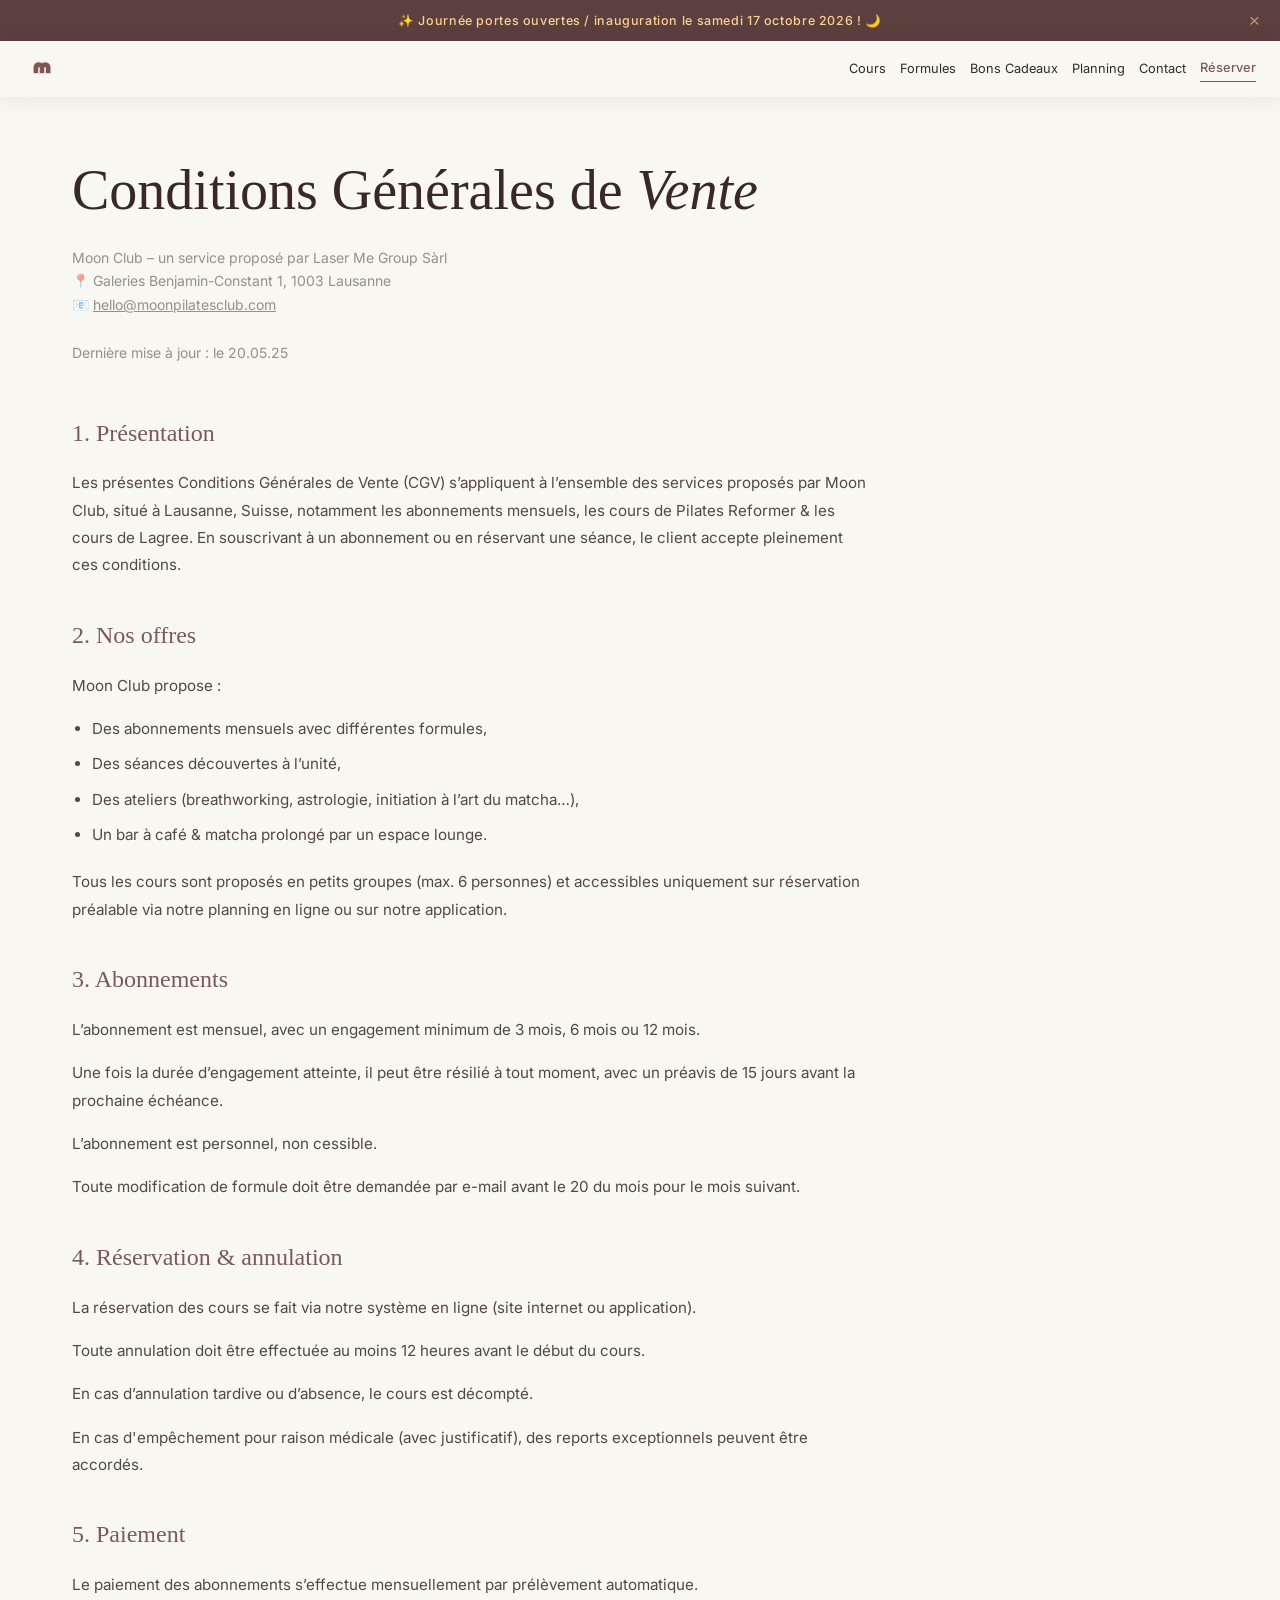
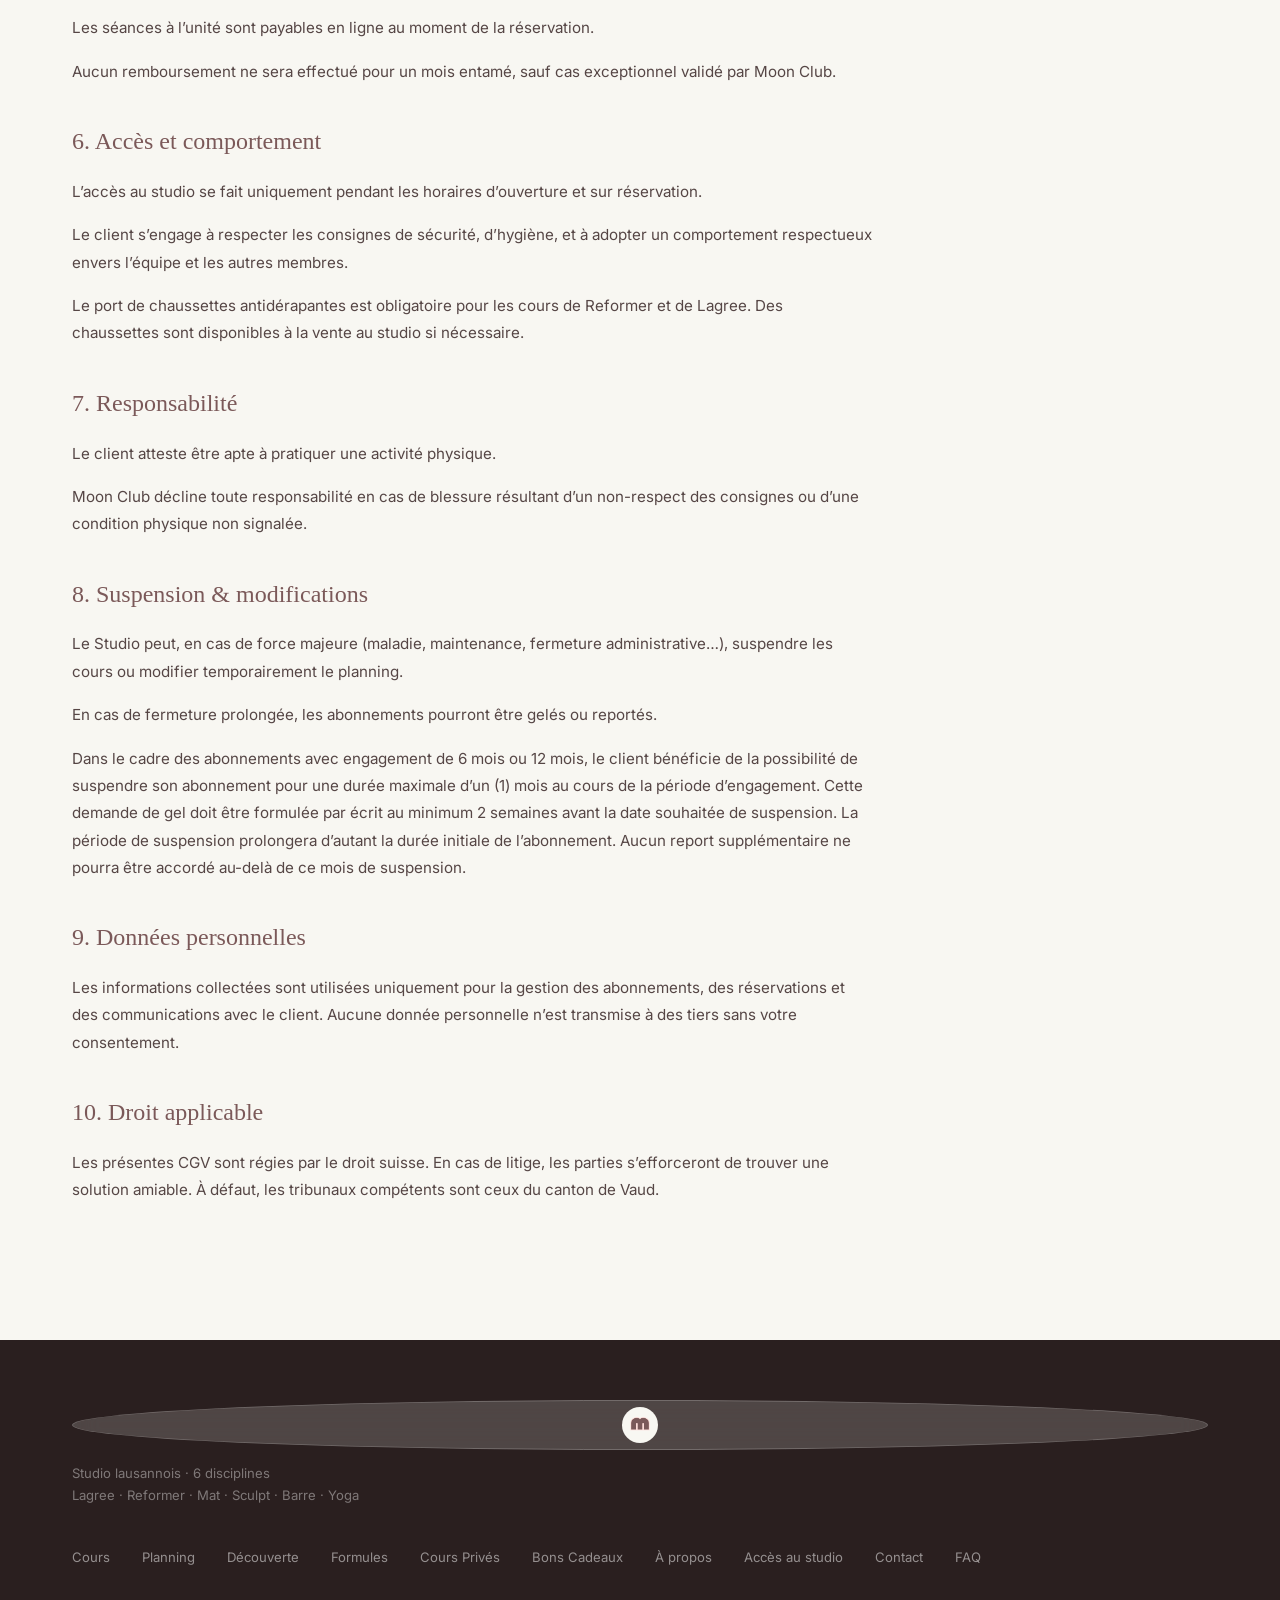
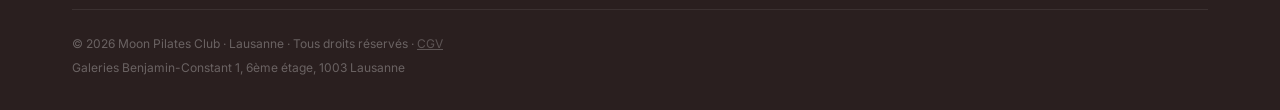
==== commit 4b891ef9: "feat: update announcement bar with open house / inauguration on Oct 17, 2026" ====
--- a/cgv.html
+++ b/cgv.html
@@ -70,7 +70,7 @@
     <!-- ANNOUNCEMENT BAR -->
     <div class="announcement-bar" id="announcement-bar">
       <div class="announcement-inner">
-        <span>✨ Ouvert depuis le 17 août 2026, viens découvrir le studio ! 🌙</span>
+        <span>✨ Journée portes ouvertes / inauguration le samedi 17 octobre 2026 ! 🌙</span>
       </div>
       <button class="announcement-close" id="announcement-close" aria-label="Fermer">×</button>
     </div>
--- a/style.css
+++ b/style.css
@@ -170,6 +170,21 @@
 .announcement-inner span {
   display: inline-block;
   text-align: center;
+}
+.announcement-bar a,
+.announcement-link {
+  color: #FFFFFF !important;
+  text-decoration: underline !important;
+  text-underline-offset: 3px;
+  font-weight: 700;
+  margin-left: 6px;
+  transition: opacity 0.2s ease;
+  display: inline-block;
+}
+.announcement-bar a:hover,
+.announcement-link:hover {
+  opacity: 0.8;
+  color: var(--gold) !important;
 }
 .announcement-inner .separator { opacity: 0.4; }
 .announcement-close {
@@ -2950,3 +2965,668 @@
   }
 }
 
+/* ========================================================
+   SUB-CATEGORIES NAVIGATION & QUICK NAV TABS (FORMULES)
+   ======================================================== */
+
+#decouverte, #forfaits, #prives, #tarifs {
+  scroll-margin-top: 110px;
+}
+
+/* Nav Dropdown Desktop */
+.nav-dropdown {
+  position: relative;
+  display: inline-flex;
+  align-items: center;
+}
+.nav-dropdown-trigger {
+  display: inline-flex;
+  align-items: center;
+  gap: 4px;
+  cursor: pointer;
+  white-space: nowrap;
+}
+.nav-dropdown-trigger .nav-arrow {
+  font-size: 0.65rem;
+  transition: transform 0.25s ease;
+  opacity: 0.85;
+  display: inline-block;
+  margin-left: 2px;
+}
+.nav-dropdown:hover .nav-arrow,
+.nav-dropdown.open .nav-arrow {
+  transform: rotate(180deg);
+}
+.nav-dropdown-content {
+  position: absolute;
+  top: calc(100% + 8px);
+  left: 50%;
+  transform: translateX(-50%) translateY(8px);
+  background: rgba(248, 247, 242, 0.98);
+  backdrop-filter: blur(16px);
+  -webkit-backdrop-filter: blur(16px);
+  border-radius: 16px;
+  padding: 8px;
+  min-width: 220px;
+  box-shadow: 0 16px 36px rgba(42, 31, 31, 0.12), 0 2px 6px rgba(42, 31, 31, 0.05);
+  border: 1px solid rgba(123, 89, 89, 0.14);
+  opacity: 0;
+  visibility: hidden;
+  pointer-events: none;
+  transition: opacity 0.22s ease, transform 0.22s ease, visibility 0.22s;
+  z-index: 1000;
+  display: flex;
+  flex-direction: column;
+  gap: 4px;
+}
+/* Invisible hover bridge */
+.nav-dropdown::after {
+  content: '';
+  position: absolute;
+  top: 100%;
+  left: 0;
+  right: 0;
+  height: 12px;
+}
+.nav-dropdown:hover .nav-dropdown-content,
+.nav-dropdown.open .nav-dropdown-content {
+  opacity: 1;
+  visibility: visible;
+  pointer-events: auto;
+  transform: translateX(-50%) translateY(0);
+}
+.dropdown-item {
+  display: flex;
+  align-items: center;
+  gap: 10px;
+  padding: 9px 14px;
+  border-radius: 10px;
+  font-family: var(--font-sans);
+  font-size: 0.84rem;
+  font-weight: 500;
+  color: var(--brown-text);
+  transition: all 0.2s ease;
+  text-decoration: none;
+  white-space: nowrap;
+}
+.dropdown-item:hover {
+  background: rgba(123, 89, 89, 0.09);
+  color: var(--terracotta);
+  transform: translateX(3px);
+}
+.dropdown-icon {
+  font-size: 0.95rem;
+  line-height: 1;
+}
+
+/* Tarifs Quick Nav Tabs on Page */
+.tarifs-subnav-container {
+  display: flex;
+  justify-content: center;
+  margin: 0 auto 52px auto;
+  position: sticky;
+  top: 80px;
+  z-index: 85;
+  padding: 8px 16px;
+  pointer-events: none;
+}
+.tarifs-subnav-bar {
+  pointer-events: auto;
+  display: inline-flex;
+  align-items: center;
+  background: rgba(255, 255, 255, 0.94);
+  backdrop-filter: blur(14px);
+  -webkit-backdrop-filter: blur(14px);
+  border: 1.5px solid rgba(123, 89, 89, 0.16);
+  border-radius: 50px;
+  padding: 6px;
+  gap: 6px;
+  box-shadow: 0 10px 30px rgba(42, 31, 31, 0.09);
+  max-width: 100%;
+}
+.tarifs-subnav-tab {
+  display: inline-flex;
+  align-items: center;
+  gap: 8px;
+  padding: 10px 22px;
+  border-radius: 40px;
+  font-family: var(--font-sans);
+  font-size: 0.88rem;
+  font-weight: 500;
+  color: var(--brown-text);
+  white-space: nowrap;
+  transition: all 0.25s cubic-bezier(0.4, 0, 0.2, 1);
+  text-decoration: none;
+}
+.tarifs-subnav-tab:hover {
+  color: var(--terracotta);
+  background: rgba(123, 89, 89, 0.07);
+}
+.tarifs-subnav-tab.active {
+  background: var(--terracotta);
+  color: var(--white);
+  box-shadow: 0 4px 16px rgba(123, 89, 89, 0.32);
+}
+.tarifs-subnav-tab .subnav-tab-icon {
+  font-size: 1rem;
+  line-height: 1;
+}
+
+/* Mobile & Tablet Overrides */
+@media (max-width: 1024px) {
+  #decouverte, #forfaits, #prives, #tarifs {
+    scroll-margin-top: 85px;
+  }
+  .nav-dropdown {
+    width: 100%;
+    flex-direction: column;
+    align-items: flex-start;
+  }
+  .nav-dropdown-trigger {
+    width: 100%;
+    justify-content: space-between;
+    font-size: 0.95rem;
+    font-weight: 600;
+    padding: 6px 0;
+    cursor: pointer;
+  }
+  .nav-dropdown-trigger .nav-arrow {
+    font-size: 0.8rem;
+    margin-left: auto;
+    transition: transform 0.3s cubic-bezier(0.4, 0, 0.2, 1);
+  }
+  .nav-dropdown.open .nav-arrow {
+    transform: rotate(180deg);
+  }
+  .nav-dropdown-content {
+    position: static;
+    transform: none;
+    display: none;
+    box-shadow: none;
+    border: none;
+    border-left: 2.5px solid var(--terracotta);
+    border-radius: 0 12px 12px 0;
+    background: rgba(123, 89, 89, 0.05);
+    padding: 8px 12px;
+    margin: 4px 0 8px 8px;
+    width: calc(100% - 16px);
+    flex-direction: column;
+    gap: 4px;
+    opacity: 0;
+  }
+  .nav-dropdown.open .nav-dropdown-content {
+    display: flex;
+    opacity: 1;
+    visibility: visible;
+    pointer-events: auto;
+    animation: fadeInDown 0.25s ease forwards;
+  }
+  @keyframes fadeInDown {
+    from {
+      opacity: 0;
+      transform: translateY(-6px);
+    }
+    to {
+      opacity: 1;
+      transform: translateY(0);
+    }
+  }
+  .dropdown-item {
+    font-size: 0.9rem;
+    padding: 8px 10px;
+    color: var(--brown-text);
+  }
+  .dropdown-item:hover {
+    transform: none;
+  }
+}
+
+@media (max-width: 768px) {
+  .tarifs-subnav-container {
+    top: 68px;
+    margin-bottom: 36px;
+    padding: 6px 12px;
+  }
+  .tarifs-subnav-bar {
+    width: 100%;
+    justify-content: space-between;
+    padding: 4px;
+    gap: 4px;
+  }
+  .tarifs-subnav-tab {
+    flex: 1;
+    justify-content: center;
+    padding: 9px 6px;
+    font-size: 0.75rem;
+    gap: 5px;
+    text-align: center;
+  }
+  .tarifs-subnav-tab .subnav-tab-icon {
+    font-size: 0.88rem;
+  }
+}
+
+@media (max-width: 480px) {
+  .tarifs-subnav-tab {
+    font-size: 0.72rem;
+    padding: 8px 4px;
+    letter-spacing: -0.01em;
+  }
+}
+
+/* ==========================================================
+   MOON CAFÉ SECTION
+   ========================================================== */
+.mooncafe-section {
+  padding: 100px 0 90px;
+  background: linear-gradient(180deg, var(--warm-bg) 0%, rgba(244, 239, 235, 0.6) 50%, var(--cream) 100%);
+  position: relative;
+  overflow: hidden;
+}
+
+.mooncafe-header {
+  text-align: center;
+  max-width: 780px;
+  margin: 0 auto 50px;
+}
+
+.mooncafe-sub {
+  font-size: 1.05rem;
+  line-height: 1.7;
+  color: var(--brown-text);
+  opacity: 0.9;
+  margin-top: 16px;
+}
+
+/* Feature cards */
+.mooncafe-features {
+  display: grid;
+  grid-template-columns: repeat(4, 1fr);
+  gap: 20px;
+  margin-bottom: 50px;
+}
+
+.mooncafe-feat-card {
+  background: rgba(255, 255, 255, 0.85);
+  backdrop-filter: blur(10px);
+  border: 1px solid rgba(196, 112, 82, 0.15);
+  border-radius: 20px;
+  padding: 28px 22px;
+  text-align: center;
+  transition: all 0.3s ease;
+  box-shadow: 0 4px 20px rgba(58, 40, 32, 0.04);
+}
+
+.mooncafe-feat-card:hover {
+  transform: translateY(-4px);
+  box-shadow: 0 10px 30px rgba(196, 112, 82, 0.12);
+  border-color: rgba(196, 112, 82, 0.35);
+}
+
+.mooncafe-feat-icon {
+  font-size: 2.2rem;
+  margin-bottom: 14px;
+  display: inline-block;
+}
+
+.mooncafe-feat-title {
+  font-family: var(--font-serif);
+  font-size: 1.25rem;
+  color: var(--brown-text);
+  margin-bottom: 8px;
+  font-weight: 600;
+}
+
+.mooncafe-feat-desc {
+  font-size: 0.88rem;
+  line-height: 1.55;
+  color: var(--brown-text);
+  opacity: 0.8;
+  margin: 0;
+}
+
+/* Distinct Visual Blocks */
+.mooncafe-block {
+  display: flex;
+  flex-direction: column;
+  align-items: center;
+  width: 100%;
+}
+
+.mooncafe-block-header {
+  display: flex;
+  align-items: center;
+  justify-content: center;
+  gap: 10px;
+  margin-bottom: 18px;
+  text-align: center;
+}
+
+.mooncafe-block-icon {
+  font-size: 1.3rem;
+  line-height: 1;
+}
+
+.mooncafe-block-title {
+  font-family: var(--font-serif);
+  font-size: 1.45rem;
+  color: var(--brown-text);
+  margin: 0;
+  font-weight: 600;
+  letter-spacing: 0.04em;
+}
+
+.mooncafe-grid {
+  display: grid;
+  grid-template-columns: 1fr 1fr;
+  gap: 36px;
+  align-items: start;
+  max-width: 1060px;
+  margin: 0 auto 50px;
+}
+
+.mooncafe-flyer-card,
+.mooncafe-carousel-card {
+  position: relative;
+  width: 100%;
+  max-width: 500px;
+  height: 580px;
+  border-radius: 24px;
+  overflow: hidden;
+  box-shadow: 0 16px 45px rgba(58, 40, 32, 0.12);
+  border: 1px solid rgba(196, 112, 82, 0.22);
+  background: #FFFFFF;
+  transition: transform 0.4s ease, box-shadow 0.4s ease;
+  display: flex;
+  flex-direction: column;
+}
+
+.mooncafe-flyer-card:hover,
+.mooncafe-carousel-card:hover {
+  transform: translateY(-4px);
+  box-shadow: 0 22px 55px rgba(196, 112, 82, 0.2);
+}
+
+.mooncafe-flyer-img {
+  width: 100%;
+  height: 100%;
+  object-fit: cover;
+  object-position: top center;
+  display: block;
+}
+
+.mooncafe-flyer-overlay {
+  position: absolute;
+  bottom: 14px;
+  right: 14px;
+  z-index: 5;
+}
+
+.mooncafe-zoom-btn {
+  background: rgba(255, 255, 255, 0.95);
+  backdrop-filter: blur(8px);
+  -webkit-backdrop-filter: blur(8px);
+  color: var(--terracotta) !important;
+  border: 1.5px solid var(--terracotta) !important;
+  font-size: 0.8rem;
+  padding: 8px 16px;
+  border-radius: 30px;
+  box-shadow: 0 4px 15px rgba(0, 0, 0, 0.12);
+  text-decoration: none;
+  font-weight: 600;
+  display: inline-flex;
+  align-items: center;
+  gap: 6px;
+  transition: all 0.25s ease;
+}
+
+.mooncafe-zoom-btn:hover {
+  background: var(--terracotta);
+  color: #FFFFFF !important;
+  border-color: var(--terracotta) !important;
+}
+
+/* Carousel wrapper & slides */
+.mooncafe-slides-wrapper {
+  position: relative;
+  width: 100%;
+  height: 100%;
+  overflow: hidden;
+}
+
+.mooncafe-slide {
+  position: absolute;
+  inset: 0;
+  width: 100%;
+  height: 100%;
+  opacity: 0;
+  visibility: hidden;
+  transition: opacity 0.45s cubic-bezier(0.4, 0, 0.2, 1), visibility 0.45s;
+  pointer-events: none;
+}
+
+.mooncafe-slide.active {
+  opacity: 1;
+  visibility: visible;
+  pointer-events: auto;
+}
+
+.mooncafe-photo-img {
+  width: 100%;
+  height: 100%;
+  object-fit: cover;
+  object-position: center;
+  display: block;
+  user-select: none;
+  -webkit-user-drag: none;
+}
+
+/* Carousel Navigation Arrows */
+.mooncafe-arrow {
+  position: absolute;
+  top: 50%;
+  transform: translateY(-50%);
+  width: 44px;
+  height: 44px;
+  border-radius: 50%;
+  background: rgba(255, 255, 255, 0.88);
+  backdrop-filter: blur(8px);
+  -webkit-backdrop-filter: blur(8px);
+  border: 1px solid rgba(196, 112, 82, 0.25);
+  color: var(--terracotta);
+  display: flex;
+  align-items: center;
+  justify-content: center;
+  cursor: pointer;
+  z-index: 6;
+  box-shadow: 0 4px 16px rgba(58, 40, 32, 0.12);
+  transition: all 0.25s ease;
+}
+
+.mooncafe-arrow.prev {
+  left: 14px;
+}
+
+.mooncafe-arrow.next {
+  right: 14px;
+}
+
+.mooncafe-arrow:hover {
+  background: var(--terracotta);
+  color: #FFFFFF;
+  transform: translateY(-50%) scale(1.08);
+  box-shadow: 0 6px 20px rgba(196, 112, 82, 0.35);
+}
+
+/* Counter Badge */
+.mooncafe-counter-badge {
+  position: absolute;
+  top: 14px;
+  right: 14px;
+  background: rgba(58, 40, 32, 0.72);
+  backdrop-filter: blur(8px);
+  -webkit-backdrop-filter: blur(8px);
+  color: #FFFFFF;
+  font-size: 0.75rem;
+  font-weight: 700;
+  letter-spacing: 0.08em;
+  padding: 5px 12px;
+  border-radius: 20px;
+  z-index: 6;
+  border: 1px solid rgba(255, 255, 255, 0.2);
+}
+
+/* Dots Indicators */
+.mooncafe-dots {
+  position: absolute;
+  bottom: 60px;
+  left: 50%;
+  transform: translateX(-50%);
+  display: flex;
+  gap: 8px;
+  z-index: 6;
+  padding: 6px 12px;
+  background: rgba(58, 40, 32, 0.35);
+  backdrop-filter: blur(8px);
+  -webkit-backdrop-filter: blur(8px);
+  border-radius: 30px;
+}
+
+.mooncafe-dot {
+  width: 8px;
+  height: 8px;
+  border-radius: 50%;
+  background: rgba(255, 255, 255, 0.55);
+  border: none;
+  cursor: pointer;
+  padding: 0;
+  transition: all 0.3s ease;
+}
+
+.mooncafe-dot.active {
+  width: 22px;
+  border-radius: 10px;
+  background: #FFFFFF;
+}
+
+/* Photo Caption Badge */
+.mooncafe-photo-badge {
+  position: absolute;
+  bottom: 14px;
+  left: 14px;
+  right: 14px;
+  background: rgba(255, 255, 255, 0.94);
+  backdrop-filter: blur(10px);
+  -webkit-backdrop-filter: blur(10px);
+  padding: 10px 16px;
+  border-radius: 14px;
+  font-size: 0.84rem;
+  font-weight: 600;
+  color: var(--brown-text);
+  text-align: center;
+  box-shadow: 0 4px 15px rgba(0, 0, 0, 0.08);
+  border: 1px solid rgba(196, 112, 82, 0.18);
+  z-index: 5;
+}
+
+/* Banner / Info box */
+.mooncafe-banner {
+  background: linear-gradient(135deg, rgba(196, 112, 82, 0.08) 0%, rgba(212, 175, 55, 0.08) 100%);
+  border: 1px solid rgba(196, 112, 82, 0.2);
+  border-radius: 20px;
+  padding: 24px 30px;
+  display: flex;
+  align-items: center;
+  justify-content: space-between;
+  gap: 20px;
+  flex-wrap: wrap;
+}
+
+.mooncafe-banner-text {
+  display: flex;
+  align-items: center;
+  gap: 16px;
+}
+
+.mooncafe-banner-icon {
+  font-size: 2.2rem;
+  line-height: 1;
+}
+
+.mooncafe-banner-info h4 {
+  font-family: var(--font-serif);
+  font-size: 1.15rem;
+  color: var(--brown-text);
+  margin: 0 0 4px 0;
+}
+
+.mooncafe-banner-info p {
+  font-size: 0.86rem;
+  color: var(--brown-text);
+  opacity: 0.8;
+  margin: 0;
+}
+
+/* Responsive Moon Cafe */
+@media (max-width: 900px) {
+  .mooncafe-features {
+    display: flex;
+    overflow-x: auto;
+    scroll-snap-type: x mandatory;
+    gap: 14px;
+    padding: 6px 16px 14px;
+    margin: 0 -16px 24px;
+    -webkit-overflow-scrolling: touch;
+    scrollbar-width: none;
+  }
+  .mooncafe-features::-webkit-scrollbar {
+    display: none;
+  }
+  .mooncafe-feat-card {
+    flex: 0 0 74%;
+    max-width: 280px;
+    scroll-snap-align: start;
+    padding: 20px 16px;
+  }
+
+  .mooncafe-grid {
+    grid-template-columns: 1fr;
+    gap: 44px;
+    max-width: 480px;
+    margin: 0 auto 36px;
+  }
+
+  .mooncafe-flyer-card,
+  .mooncafe-carousel-card {
+    height: 480px;
+    max-width: 100%;
+  }
+
+  .mooncafe-arrow {
+    width: 38px;
+    height: 38px;
+  }
+}
+
+@media (max-width: 640px) {
+  .mooncafe-flyer-card,
+  .mooncafe-carousel-card {
+    height: 440px;
+  }
+  .mooncafe-photo-badge {
+    font-size: 0.78rem;
+    padding: 8px 12px;
+  }
+  .mooncafe-banner {
+    flex-direction: column;
+    text-align: center;
+    align-items: center;
+  }
+  .mooncafe-banner-text {
+    flex-direction: column;
+    text-align: center;
+  }
+}
+
+
+
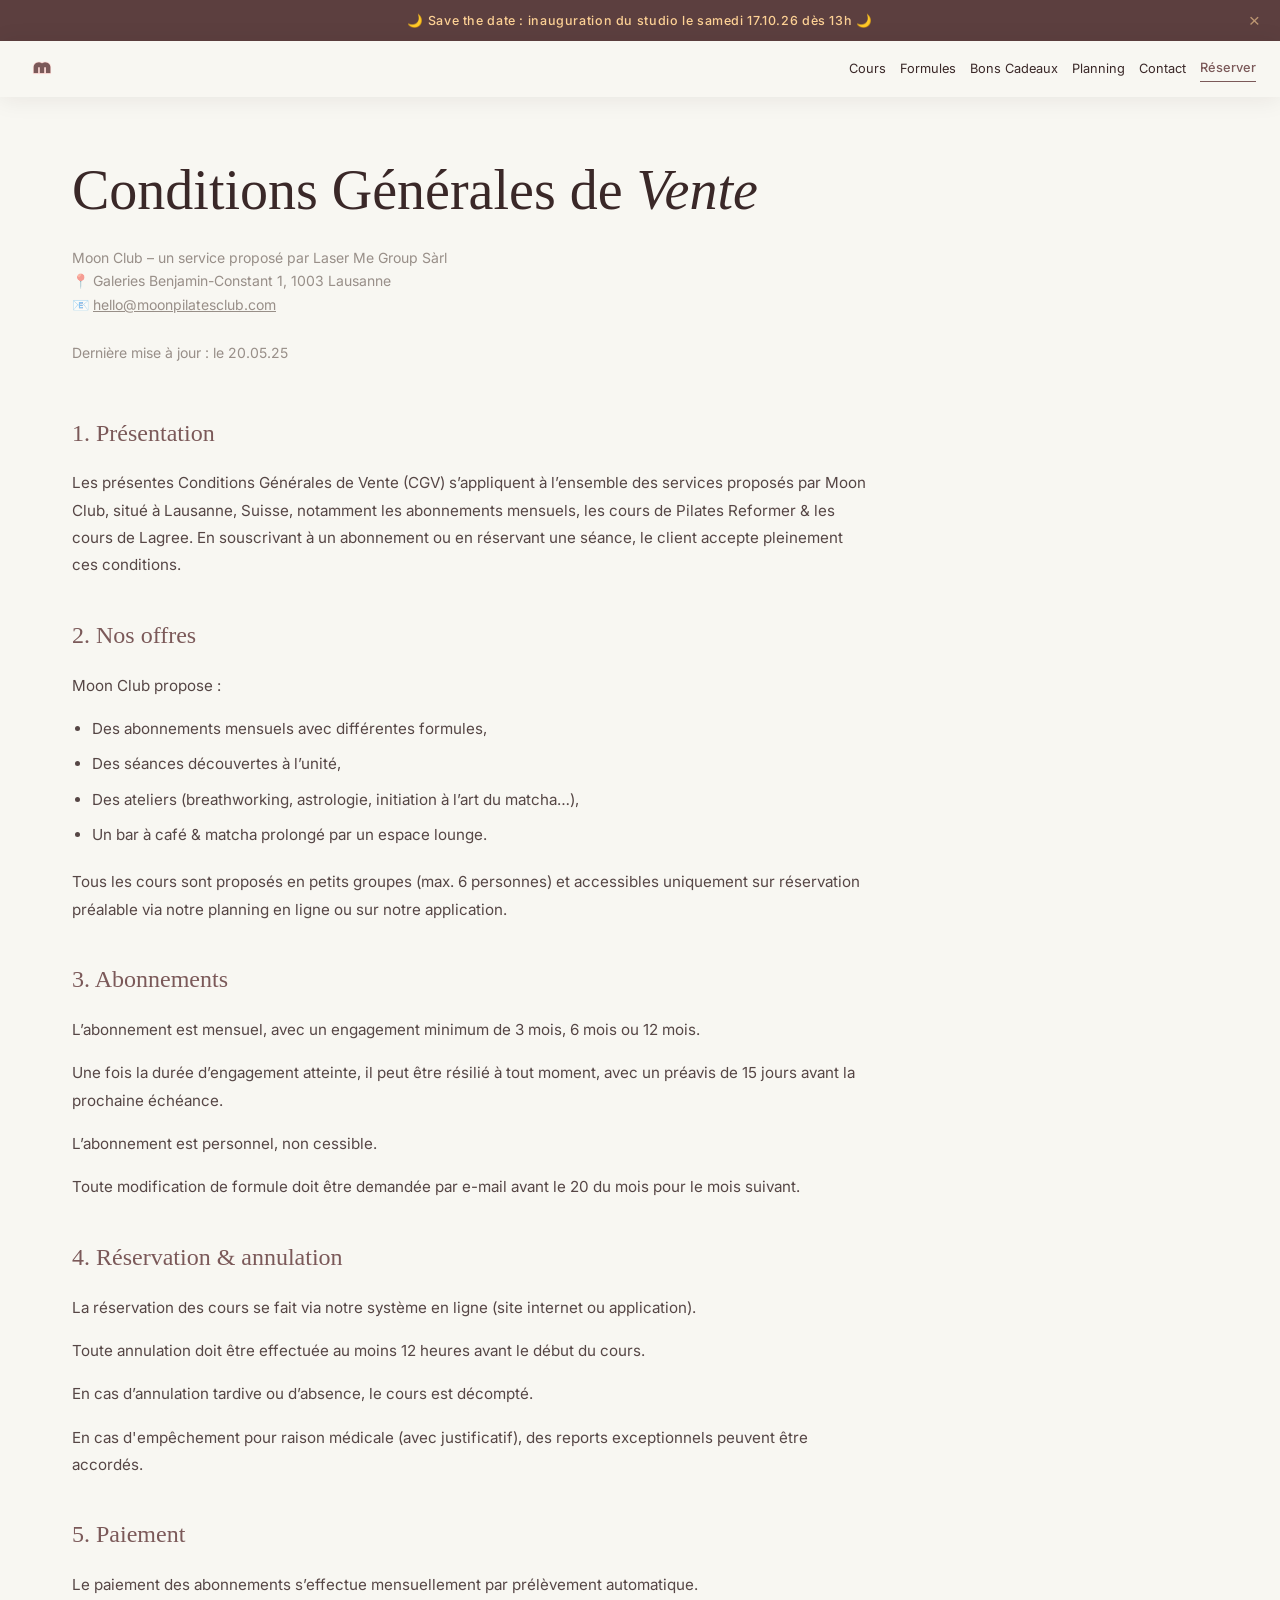
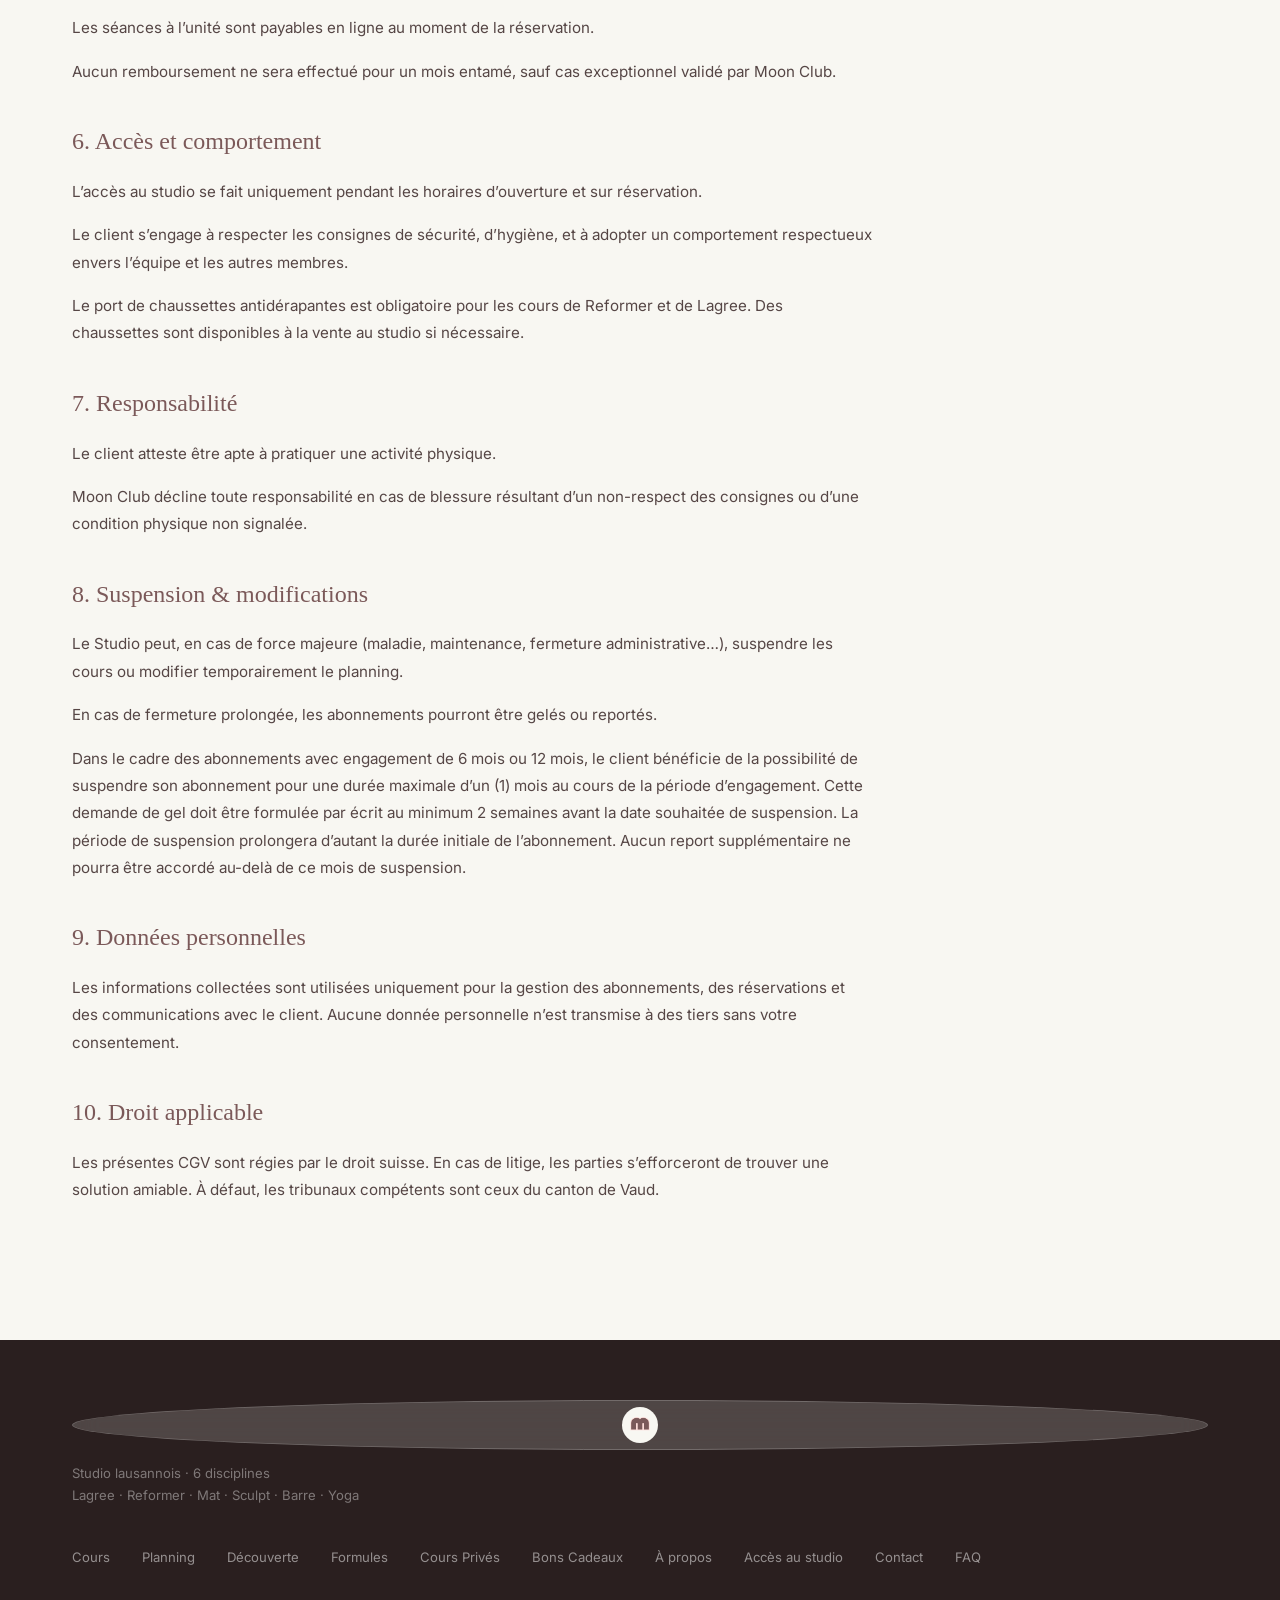
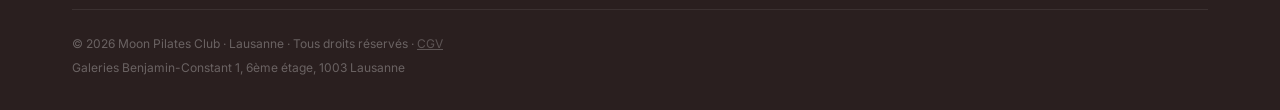
==== commit 7fe70e59: "feat: update announcement banner to 'Save the date : inauguration du studio le samedi 17.10.26 dès 1" ====
--- a/cgv.html
+++ b/cgv.html
@@ -70,7 +70,7 @@
     <!-- ANNOUNCEMENT BAR -->
     <div class="announcement-bar" id="announcement-bar">
       <div class="announcement-inner">
-        <span>✨ Journée portes ouvertes / inauguration le samedi 17 octobre 2026 ! 🌙</span>
+        <span>🌙 Save the date : inauguration du studio le samedi 17.10.26 dès 13h 🌙</span>
       </div>
       <button class="announcement-close" id="announcement-close" aria-label="Fermer">×</button>
     </div>
--- a/style.css
+++ b/style.css
@@ -27,13 +27,23 @@
 }
 
 *, *::before, *::after { box-sizing: border-box; margin: 0; padding: 0; }
-html { scroll-behavior: smooth; font-size: 16px; }
+html {
+  scroll-behavior: smooth;
+  font-size: 16px;
+  overflow-x: hidden;
+  max-width: 100%;
+  width: 100%;
+}
 body {
   font-family: var(--font-sans);
   background: var(--cream);
   color: var(--brown-text);
   line-height: 1.7;
   overflow-x: hidden;
+  max-width: 100%;
+  width: 100%;
+  position: relative;
+  -webkit-text-size-adjust: 100%;
 }
 
 img { display: block; max-width: 100%; }
@@ -1089,29 +1099,7 @@
   transform: translateY(-4px);
   box-shadow: 0 16px 50px rgba(0,0,0,0.3);
 }
-.cours-card-special {
-  background: linear-gradient(135deg, var(--charcoal-mid), rgba(253, 209, 149, 0.1));
-  border-color: rgba(253, 209, 149, 0.2);
-}
-@media (min-width: 901px) {
-  .cours-card-special {
-    grid-column: 1 / -1;
-    display: flex;
-    align-items: center;
-    justify-content: space-between;
-    padding: 32px 40px;
-  }
-  .cours-card-special .cours-icon {
-    margin-bottom: 0;
-    margin-right: 20px;
-  }
-  .cours-card-special h3 {
-    margin-bottom: 4px;
-  }
-  .cours-card-special p {
-    margin-bottom: 0;
-  }
-}
+
 .cours-icon { font-size: 2rem; margin-bottom: 16px; }
 .cours-card h3 {
   font-family: var(--font-serif);
@@ -1156,6 +1144,10 @@
   box-shadow: 0 10px 40px rgba(58, 40, 32, 0.05);
   border: 1px solid rgba(123, 89, 89, 0.08);
   min-height: 700px;
+  max-width: 100%;
+  overflow-x: auto;
+  -webkit-overflow-scrolling: touch;
+  box-sizing: border-box;
 }
 
 /* ===========================
@@ -2841,9 +2833,13 @@
   /* App section responsive */
   .app-card {
     grid-template-columns: 1fr;
-    padding: 48px 32px;
+    padding: 44px 24px 32px;
     text-align: center;
-    gap: 40px;
+    gap: 36px;
+    overflow: hidden;
+  }
+  .app-card::before {
+    display: none;
   }
   .app-desc {
     margin-left: auto;
@@ -2854,6 +2850,10 @@
     margin-bottom: 12px;
   }
   .phone-mockup {
+    transform: none;
+  }
+  .app-card:hover .iphone-mockup.phone-left,
+  .app-card:hover .iphone-mockup.phone-right {
     transform: none;
   }
 
@@ -2907,11 +2907,15 @@
   .decouverte-grid { grid-template-columns: 1fr; }
 
   .app-card {
-    padding: 40px 20px;
-    border-radius: 24px;
+    padding: 32px 14px 20px 14px;
+    border-radius: 22px;
+    overflow: hidden;
+  }
+  .app-card::before {
+    display: none;
   }
   .app-title {
-    font-size: 1.65rem;
+    font-size: 1.55rem;
   }
   .app-buttons {
     flex-direction: column;
@@ -2921,47 +2925,52 @@
     width: 100%;
     justify-content: center;
   }
-  .app-card {
-    padding: 36px 20px 20px 20px;
-    overflow: visible;
-  }
   .app-mockup-wrap {
-    min-height: 400px;
+    min-height: 350px;
     max-width: 100%;
-    overflow: visible;
+    overflow: hidden;
   }
   .dual-iphones-container {
-    height: 390px;
-    max-width: 340px;
+    height: 340px;
+    max-width: 290px;
+    width: 100%;
     margin: 0 auto;
     position: relative;
   }
   .iphone-mockup.phone-left {
-    width: 172px;
-    height: 360px;
-    left: 2px;
+    width: 152px;
+    height: 310px;
+    left: 0;
     top: 5px;
-    border-radius: 28px;
-    padding: 5px;
+    border-radius: 24px;
+    padding: 4px;
+    transform: rotate(-3deg);
   }
   .iphone-mockup.phone-right {
-    width: 168px;
-    height: 350px;
-    right: 2px;
+    width: 146px;
+    height: 300px;
+    right: 0;
     bottom: 5px;
-    border-radius: 28px;
-    padding: 5px;
+    border-radius: 24px;
+    padding: 4px;
+    transform: rotate(2deg);
+  }
+  .app-card:hover .iphone-mockup.phone-left {
+    transform: rotate(-3deg);
+  }
+  .app-card:hover .iphone-mockup.phone-right {
+    transform: rotate(2deg);
   }
   .iphone-screen {
-    border-radius: 23px;
+    border-radius: 20px;
   }
   .feed-card-img-wrap {
-    height: 68px;
+    height: 60px;
   }
   .iphone-island {
-    width: 48px;
-    height: 13px;
-    top: 10px;
+    width: 44px;
+    height: 12px;
+    top: 8px;
   }
 }
 
@@ -3574,8 +3583,10 @@
     overflow-x: auto;
     scroll-snap-type: x mandatory;
     gap: 14px;
-    padding: 6px 16px 14px;
-    margin: 0 -16px 24px;
+    padding: 6px 4px 14px;
+    margin: 0 0 24px;
+    width: 100%;
+    box-sizing: border-box;
     -webkit-overflow-scrolling: touch;
     scrollbar-width: none;
   }
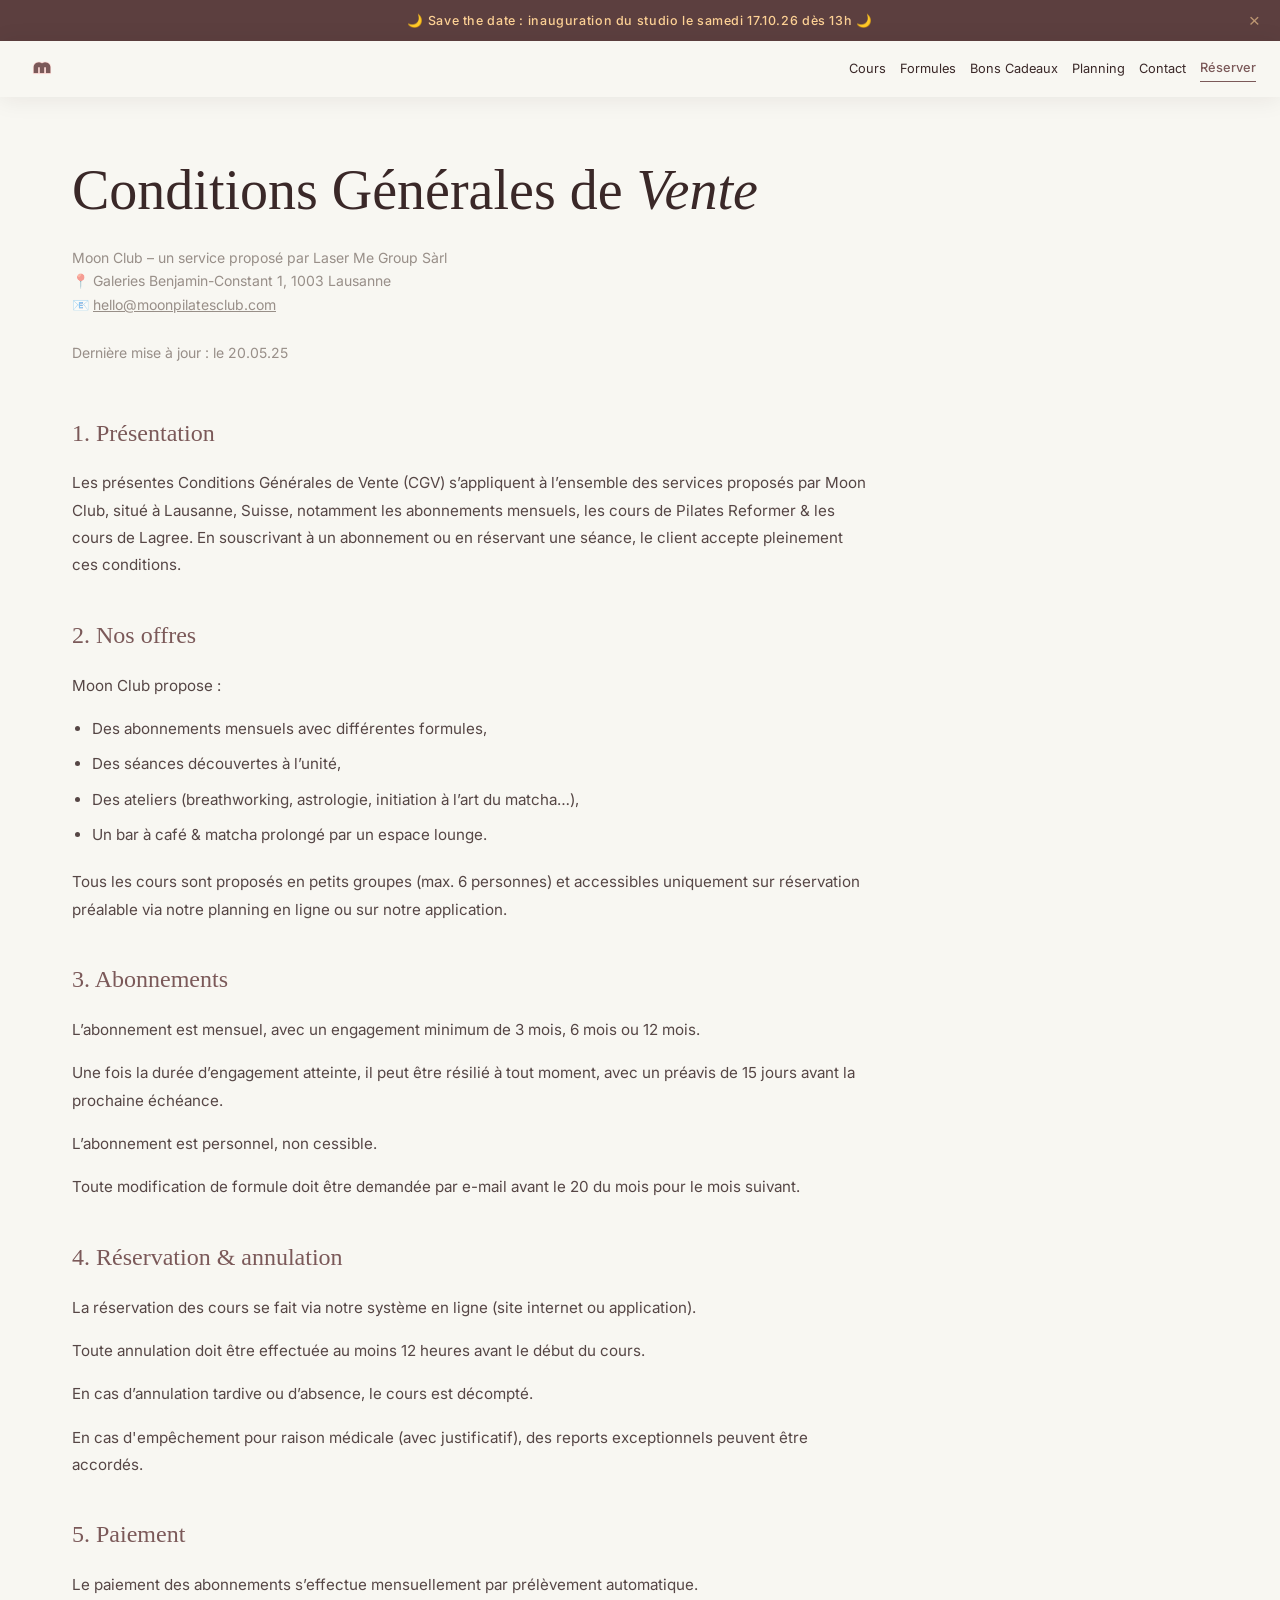
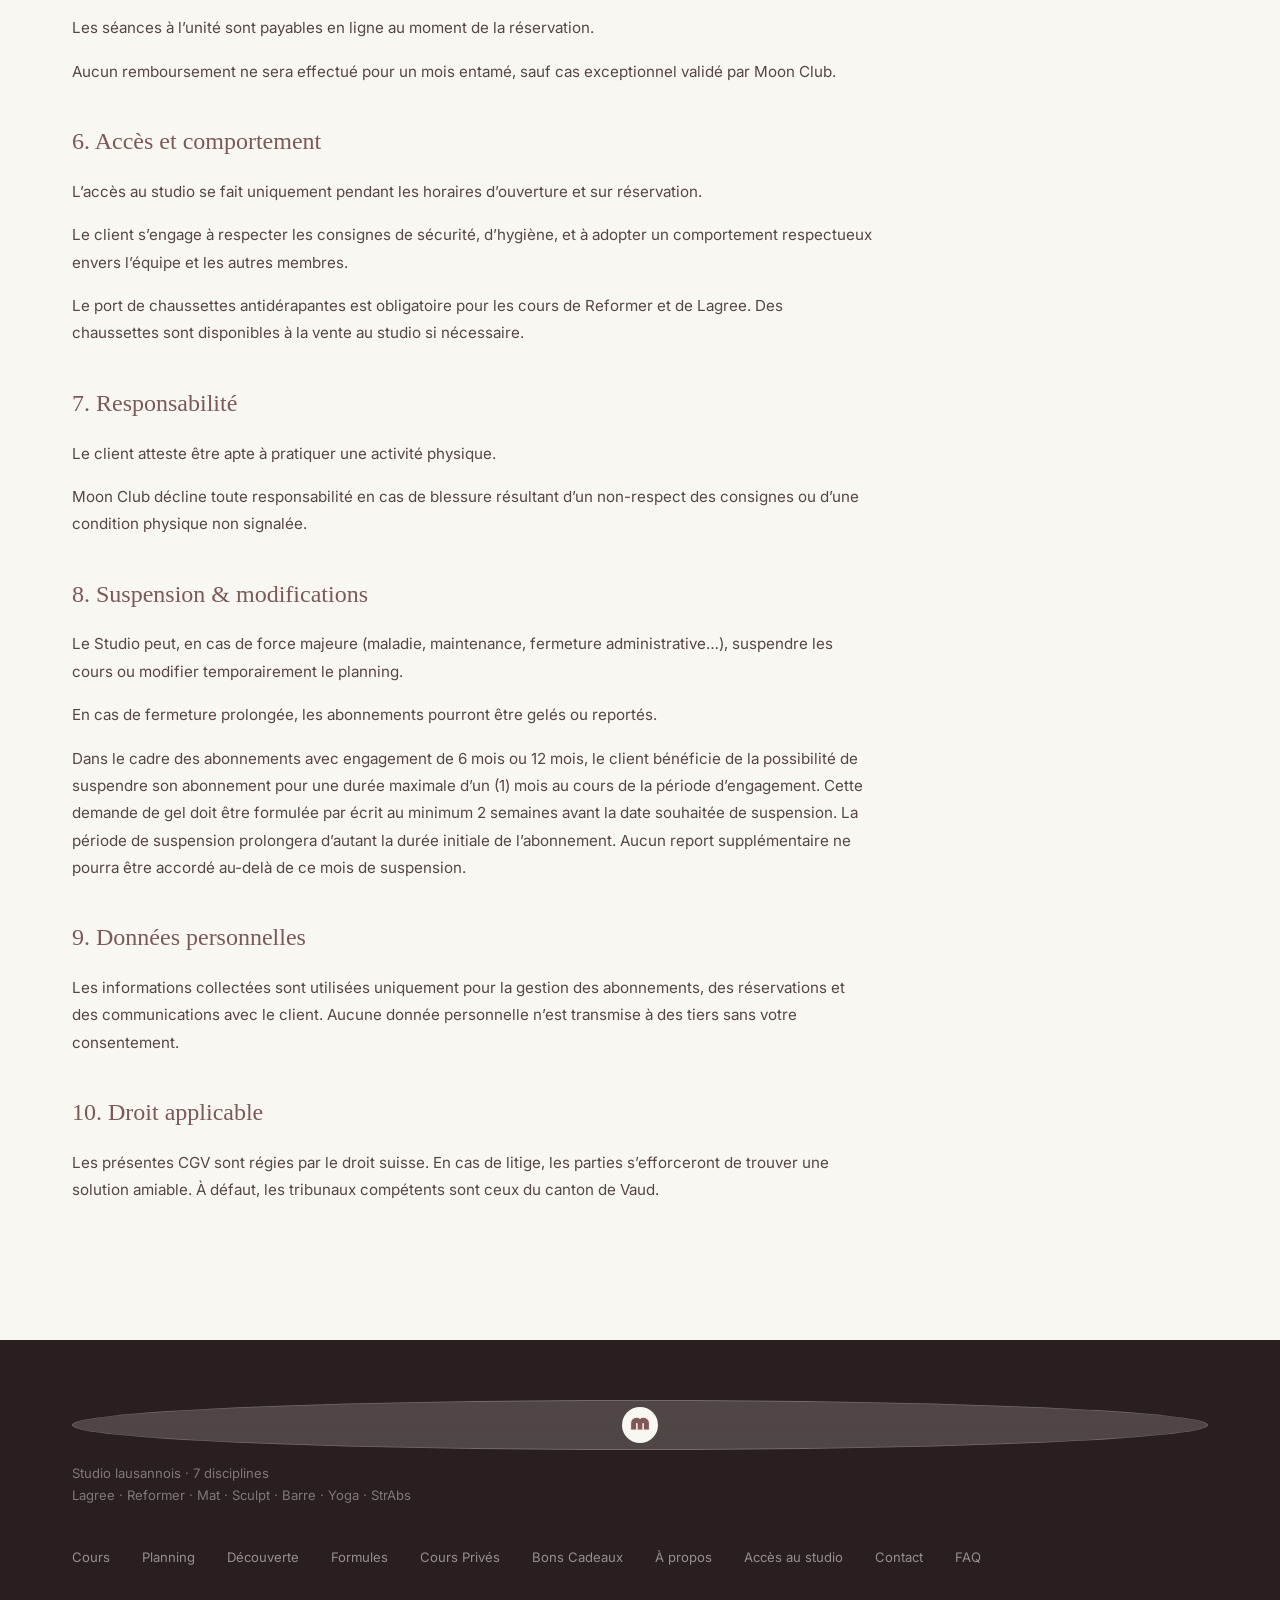
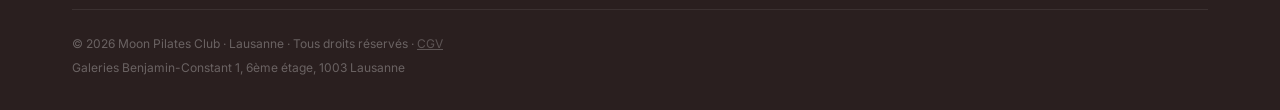
==== commit ddb76683: "fix: retrait bons cadeaux du menu formules, harmonisation des 7 disciplines avec Pilates au sol et t" ====
--- a/cgv.html
+++ b/cgv.html
@@ -184,7 +184,7 @@
         <a href="index.html#hero" class="nav-logo footer-logo">
           <img src="logo.png?v=2" alt="Moon Pilates Club Logo" class="nav-logo-img" />
         </a>
-        <p>Studio lausannois · 6 disciplines<br/>Lagree · Reformer · Mat · Sculpt · Barre · Yoga</p>
+        <p>Studio lausannois · 7 disciplines<br/>Lagree · Reformer · Mat · Sculpt · Barre · Yoga · StrAbs</p>
       </div>
       <div class="footer-links">
         <a href="index.html#cours">Cours</a>
--- a/style.css
+++ b/style.css
@@ -48,7 +48,18 @@
 
 img { display: block; max-width: 100%; }
 a { text-decoration: none; color: inherit; }
-ul { list-style: none; }
+/* ACCESSIBILITY & SEO (Invisible for visitors, readable by search engines & screen readers) */
+.sr-only {
+  position: absolute;
+  width: 1px;
+  height: 1px;
+  padding: 0;
+  margin: -1px;
+  overflow: hidden;
+  clip: rect(0, 0, 0, 0);
+  white-space: nowrap;
+  border: 0;
+}
 
 /* REVEAL ANIMATION */
 .reveal {
@@ -466,6 +477,20 @@
 .hero-bg {
   position: absolute;
   inset: 0;
+  overflow: hidden;
+}
+.hero-slide {
+  position: absolute;
+  inset: 0;
+  opacity: 0;
+  visibility: hidden;
+  transition: opacity 1.4s cubic-bezier(0.4, 0, 0.2, 1), visibility 1.4s cubic-bezier(0.4, 0, 0.2, 1);
+  will-change: opacity, transform;
+}
+.hero-slide.active {
+  opacity: 1;
+  visibility: visible;
+  z-index: 1;
 }
 .hero-img {
   width: 100%;
@@ -473,16 +498,87 @@
   object-fit: cover;
   object-position: center 35%;
   filter: brightness(0.62) saturate(0.92);
+  transform: scale(1.04);
+  transition: transform 6s cubic-bezier(0.25, 1, 0.5, 1);
+}
+.hero-slide.active .hero-img {
+  transform: scale(1);
+}
+.hero-img-lagree {
+  object-position: center 45%;
 }
 .hero-overlay {
   position: absolute;
   inset: 0;
+  z-index: 2;
   background: linear-gradient(
     to bottom,
     rgba(30, 25, 23, 0.45) 0%,
     rgba(30, 25, 23, 0.22) 45%,
     rgba(30, 25, 23, 0.72) 100%
   );
+  pointer-events: none;
+}
+.hero-indicators {
+  position: absolute;
+  bottom: 28px;
+  left: 60px;
+  z-index: 3;
+  display: flex;
+  align-items: center;
+  gap: 10px;
+}
+.hero-dot {
+  display: inline-flex;
+  align-items: center;
+  gap: 8px;
+  background: rgba(30, 25, 23, 0.45);
+  border: 1px solid rgba(255, 255, 255, 0.25);
+  border-radius: 30px;
+  padding: 6px 14px;
+  color: rgba(255, 255, 255, 0.75);
+  font-family: 'Inter', -apple-system, sans-serif;
+  font-size: 0.72rem;
+  letter-spacing: 0.05em;
+  text-transform: uppercase;
+  font-weight: 500;
+  cursor: pointer;
+  backdrop-filter: blur(8px);
+  -webkit-backdrop-filter: blur(8px);
+  transition: all 0.3s ease;
+}
+.hero-dot-pill {
+  width: 6px;
+  height: 6px;
+  border-radius: 50%;
+  background: rgba(255, 255, 255, 0.5);
+  transition: all 0.3s ease;
+}
+.hero-dot:hover {
+  background: rgba(30, 25, 23, 0.75);
+  border-color: rgba(255, 255, 255, 0.55);
+  color: #FFFFFF;
+}
+.hero-dot.active {
+  background: rgba(123, 89, 89, 0.92);
+  border-color: rgba(212, 165, 116, 0.75);
+  color: #FFFFFF;
+  box-shadow: 0 4px 15px rgba(0, 0, 0, 0.3);
+}
+.hero-dot.active .hero-dot-pill {
+  background: #D4A574;
+  transform: scale(1.3);
+}
+@media (max-width: 768px) {
+  .hero-indicators {
+    bottom: 22px;
+    left: 24px;
+    gap: 8px;
+  }
+  .hero-dot {
+    padding: 5px 11px;
+    font-size: 0.65rem;
+  }
 }
 .hero-content {
   position: relative;
@@ -1036,9 +1132,20 @@
   line-height: 1.5;
 }
 .coach-detail-icon {
-  font-size: 1.15rem;
-  line-height: 1.3;
+  width: 28px;
+  height: 28px;
+  min-width: 28px;
+  min-height: 28px;
+  border-radius: 50%;
+  background: rgba(199, 126, 107, 0.12);
+  display: inline-flex;
+  align-items: center;
+  justify-content: center;
+  font-size: 1.05rem;
+  line-height: 1;
+  text-align: center;
   flex-shrink: 0;
+  margin-top: 2px;
 }
 .coach-detail-text strong {
   color: var(--charcoal);
@@ -1086,6 +1193,19 @@
   grid-template-columns: repeat(3, 1fr);
   gap: 20px;
   margin-bottom: 56px;
+}
+@media (min-width: 1025px) {
+  .cours-grid > .cours-card:nth-child(7) {
+    grid-column: 2;
+  }
+}
+@media (max-width: 1024px) and (min-width: 769px) {
+  .cours-grid > .cours-card:nth-child(7) {
+    grid-column: 1 / -1;
+    max-width: 480px;
+    justify-self: center;
+    width: 100%;
+  }
 }
 .cours-card {
   background: var(--charcoal-mid);
@@ -2324,11 +2444,20 @@
   overflow: hidden;
   transition: max-height 0.4s ease, padding 0.4s ease;
 }
-.faq-answer.open { max-height: 300px; padding-bottom: 20px; }
+.faq-answer.open { max-height: 500px; padding-bottom: 20px; }
 .faq-answer p {
   font-size: 0.9rem;
   color: rgba(58, 40, 32, 0.7);
   line-height: 1.8;
+}
+.faq-answer a {
+  color: var(--terracotta);
+  text-decoration: underline;
+  font-weight: 600;
+  transition: opacity 0.2s ease;
+}
+.faq-answer a:hover {
+  opacity: 0.8;
 }
 
 /* ===========================
@@ -2351,14 +2480,14 @@
   gap: 16px;
 }
 .contact-icon {
-  font-size: 1.2rem;
-  width: 40px;
-  height: 40px;
+  font-size: 1.55rem;
+  width: 44px;
+  height: 44px;
   display: flex;
   align-items: center;
   justify-content: center;
   background: var(--cream-dark);
-  border-radius: 10px;
+  border-radius: 12px;
   flex-shrink: 0;
 }
 .contact-label {
@@ -2448,9 +2577,10 @@
 .schedule-row {
   display: flex;
   justify-content: space-between;
-  align-items: center;
+  align-items: baseline;
+  gap: 10px;
   font-size: 0.8rem;
-  padding: 3px 0;
+  padding: 4px 0;
   border-bottom: 1px dashed rgba(139, 94, 82, 0.08);
 }
 .schedule-row:last-child {
@@ -2459,10 +2589,16 @@
 .schedule-row .day {
   font-weight: 600;
   color: var(--charcoal);
+  white-space: nowrap;
 }
 .schedule-row .hours {
   color: var(--brown-text);
   font-feature-settings: "tnum";
+  text-align: right;
+}
+.schedule-row.special .hours {
+  color: var(--terracotta);
+  font-weight: 500;
 }
 .schedule-row.closed .hours {
   color: var(--terracotta);
@@ -2513,6 +2649,19 @@
   font-size: 0.88rem;
   color: rgba(58, 40, 32, 0.7);
   margin-top: 2px;
+}
+.access-notice {
+  background: rgba(196, 112, 82, 0.08);
+  border: 1px solid rgba(196, 112, 82, 0.22);
+  border-radius: 14px;
+  padding: 14px 18px;
+  font-size: 0.88rem;
+  color: var(--charcoal);
+  margin-bottom: 22px;
+  line-height: 1.55;
+}
+.access-notice strong {
+  color: var(--terracotta);
 }
 .access-grid {
   display: grid;
@@ -2978,7 +3127,7 @@
    SUB-CATEGORIES NAVIGATION & QUICK NAV TABS (FORMULES)
    ======================================================== */
 
-#decouverte, #forfaits, #prives, #tarifs {
+#decouverte, #forfaits, #prives, #tarifs, #cadeaux {
   scroll-margin-top: 110px;
 }
 
@@ -3123,7 +3272,7 @@
 
 /* Mobile & Tablet Overrides */
 @media (max-width: 1024px) {
-  #decouverte, #forfaits, #prives, #tarifs {
+  #decouverte, #forfaits, #prives, #tarifs, #cadeaux {
     scroll-margin-top: 85px;
   }
   .nav-dropdown {
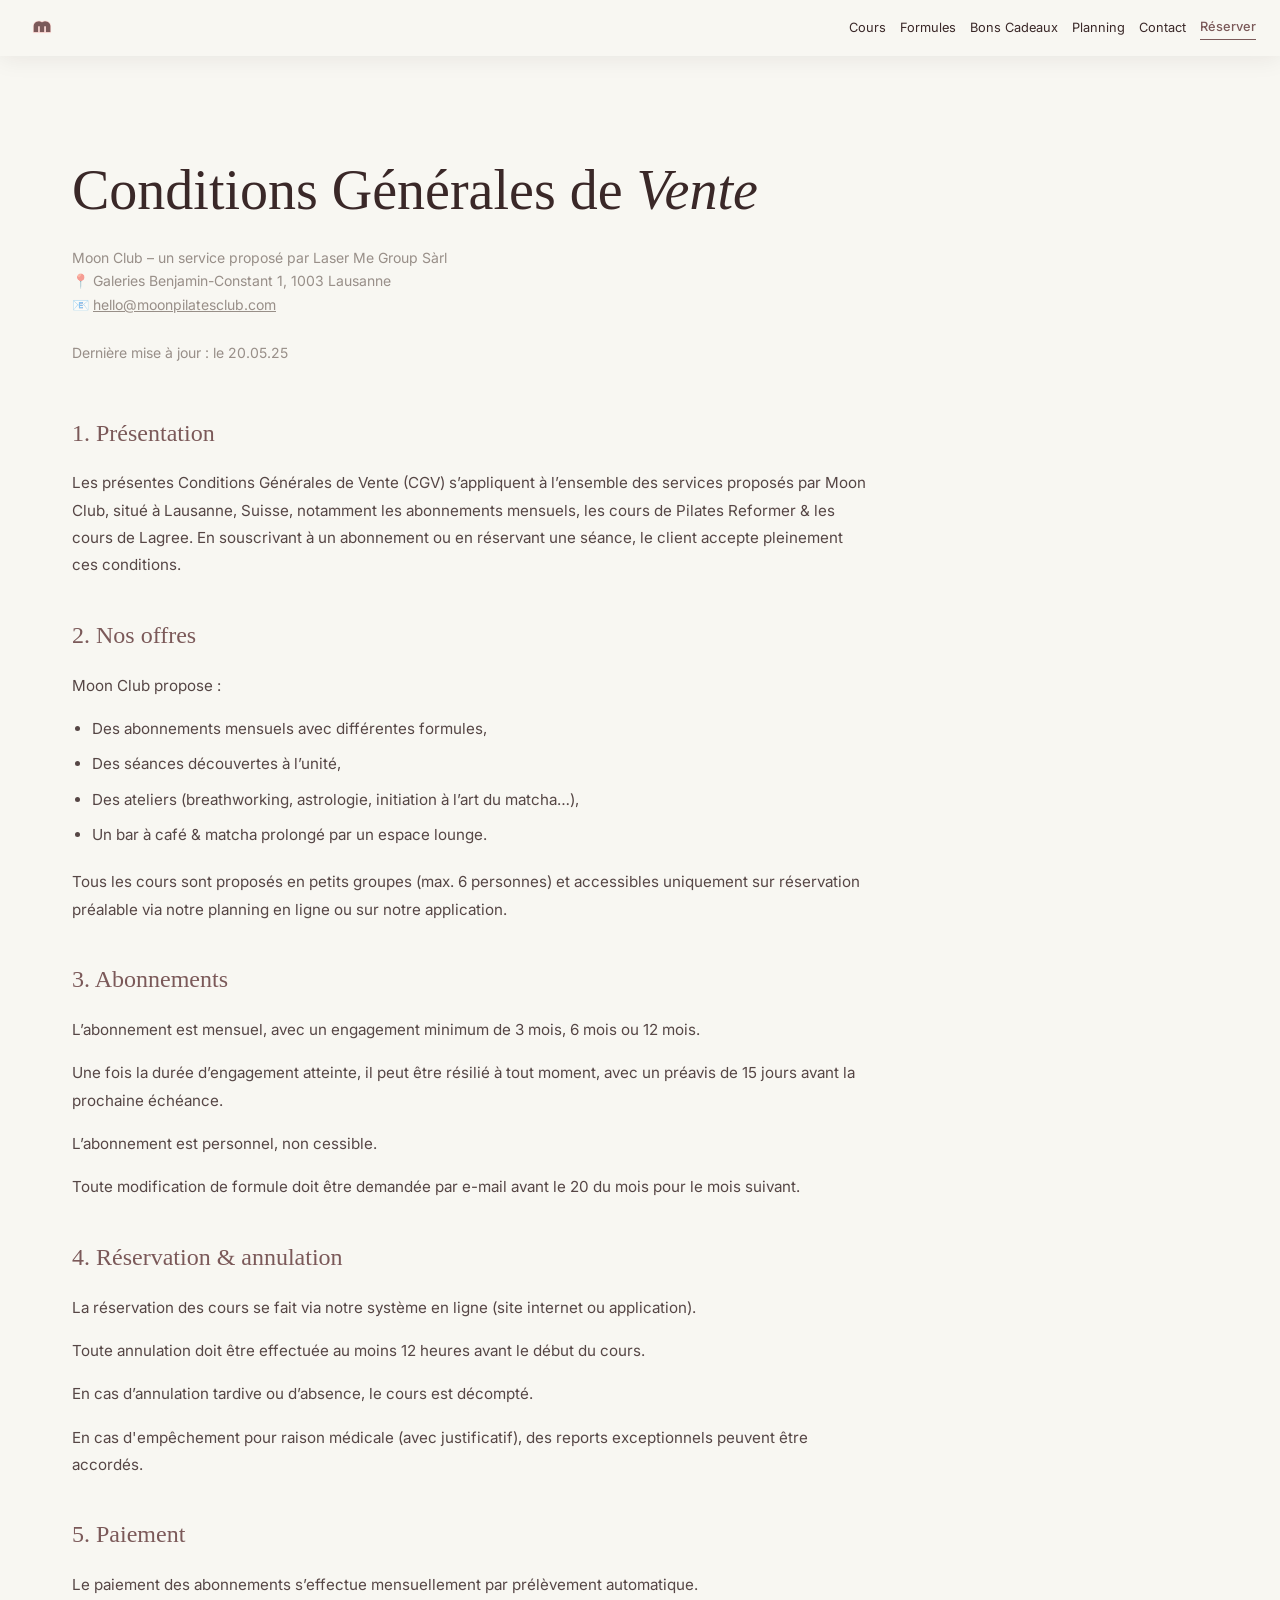
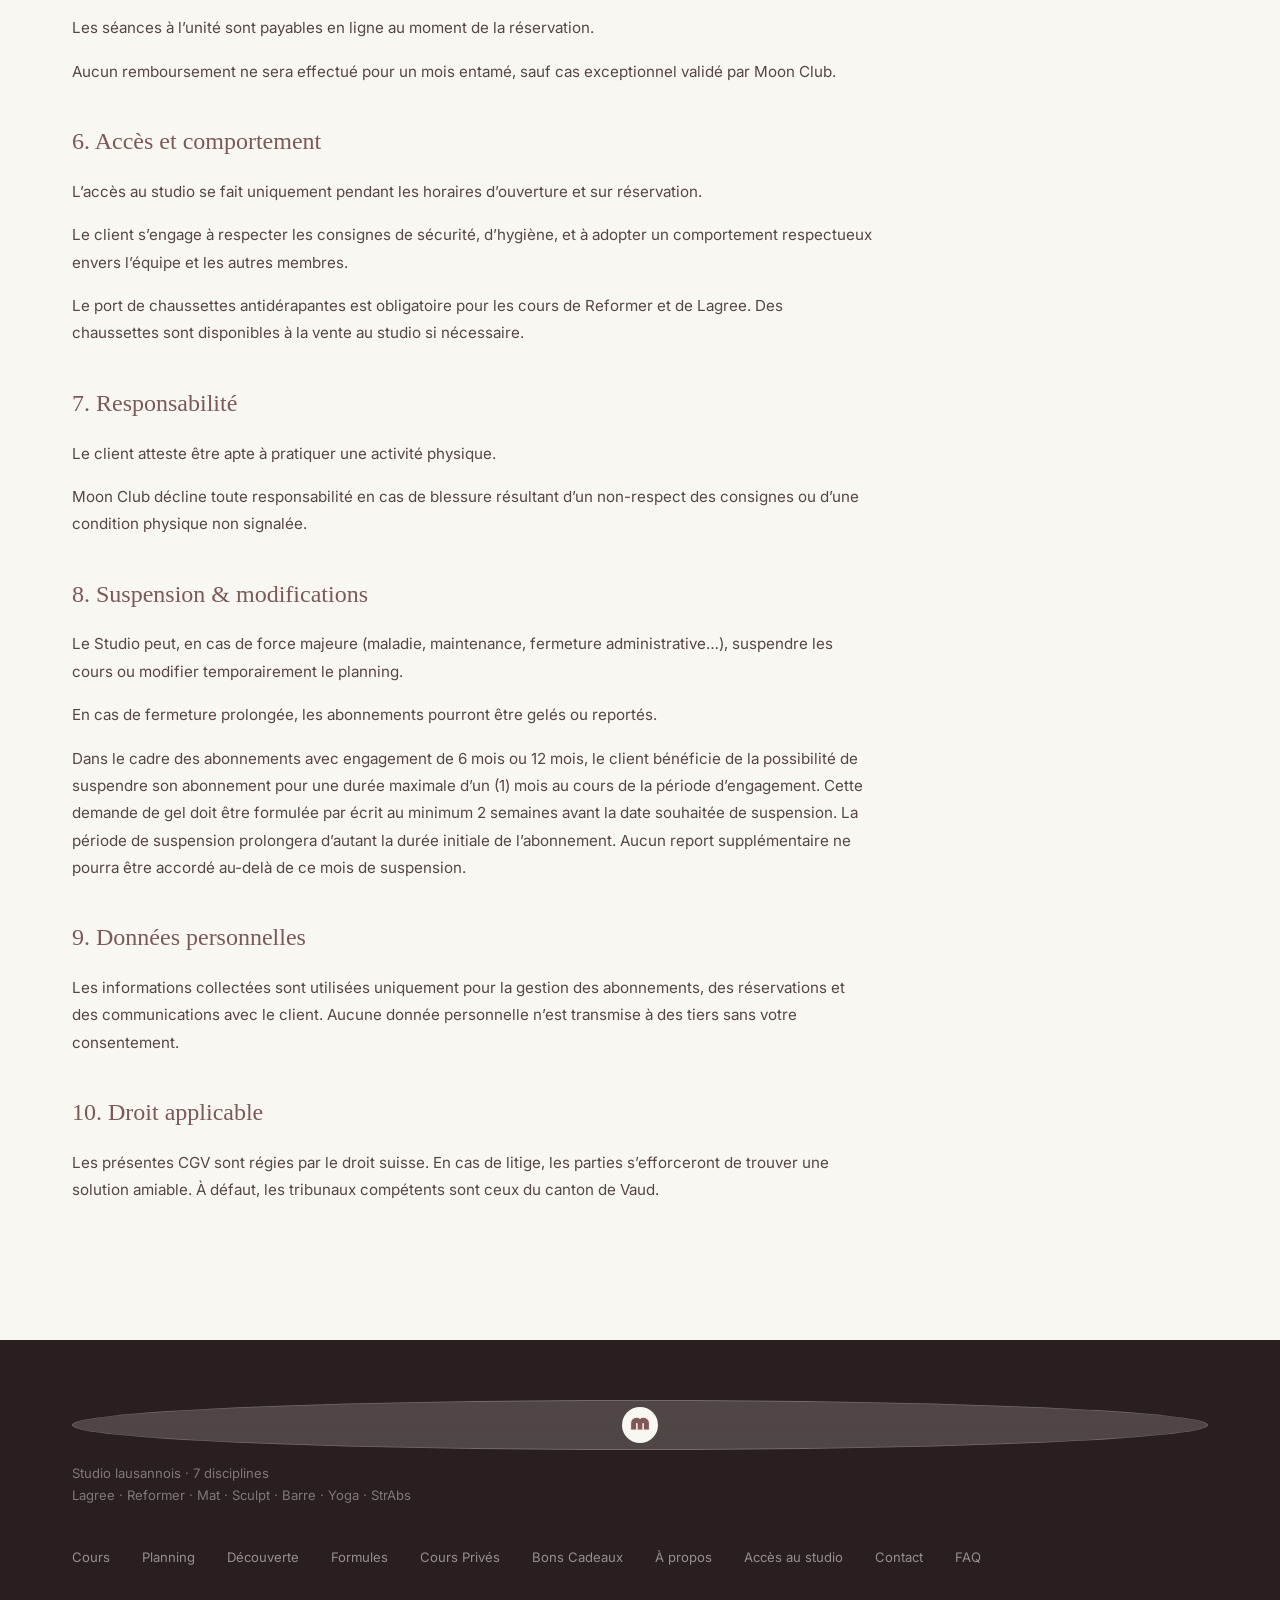
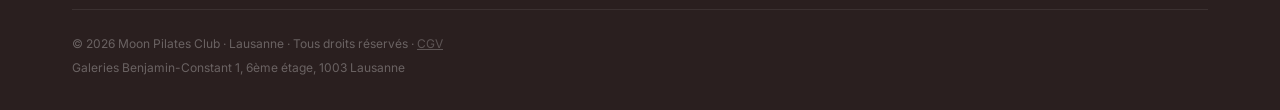
==== commit 555503eb: "fix: retrait de la barre d'annonce et de la pop-up inauguration (evenement passe)" ====
--- a/cgv.html
+++ b/cgv.html
@@ -67,14 +67,6 @@
 
   <!-- site-header -->
   <div class="site-header">
-    <!-- ANNOUNCEMENT BAR -->
-    <div class="announcement-bar" id="announcement-bar">
-      <div class="announcement-inner">
-        <span>🌙 Save the date : inauguration du studio le samedi 17.10.26 dès 13h 🌙</span>
-      </div>
-      <button class="announcement-close" id="announcement-close" aria-label="Fermer">×</button>
-    </div>
-
     <!-- NAVIGATION -->
     <nav class="nav scrolled" id="navbar" style="position: relative;">
       <a href="index.html#hero" class="nav-logo">
@@ -232,14 +224,7 @@
         });
       }
 
-      // Simple close announcement bar
-      const bar = document.getElementById('announcement-bar');
-      const closeBtn = document.getElementById('announcement-close');
-      if (closeBtn && bar) {
-        closeBtn.addEventListener('click', () => {
-          bar.style.display = 'none';
-        });
-      }
+
 
       // Back to top button
       const backToTopBtn = document.getElementById('back-to-top');
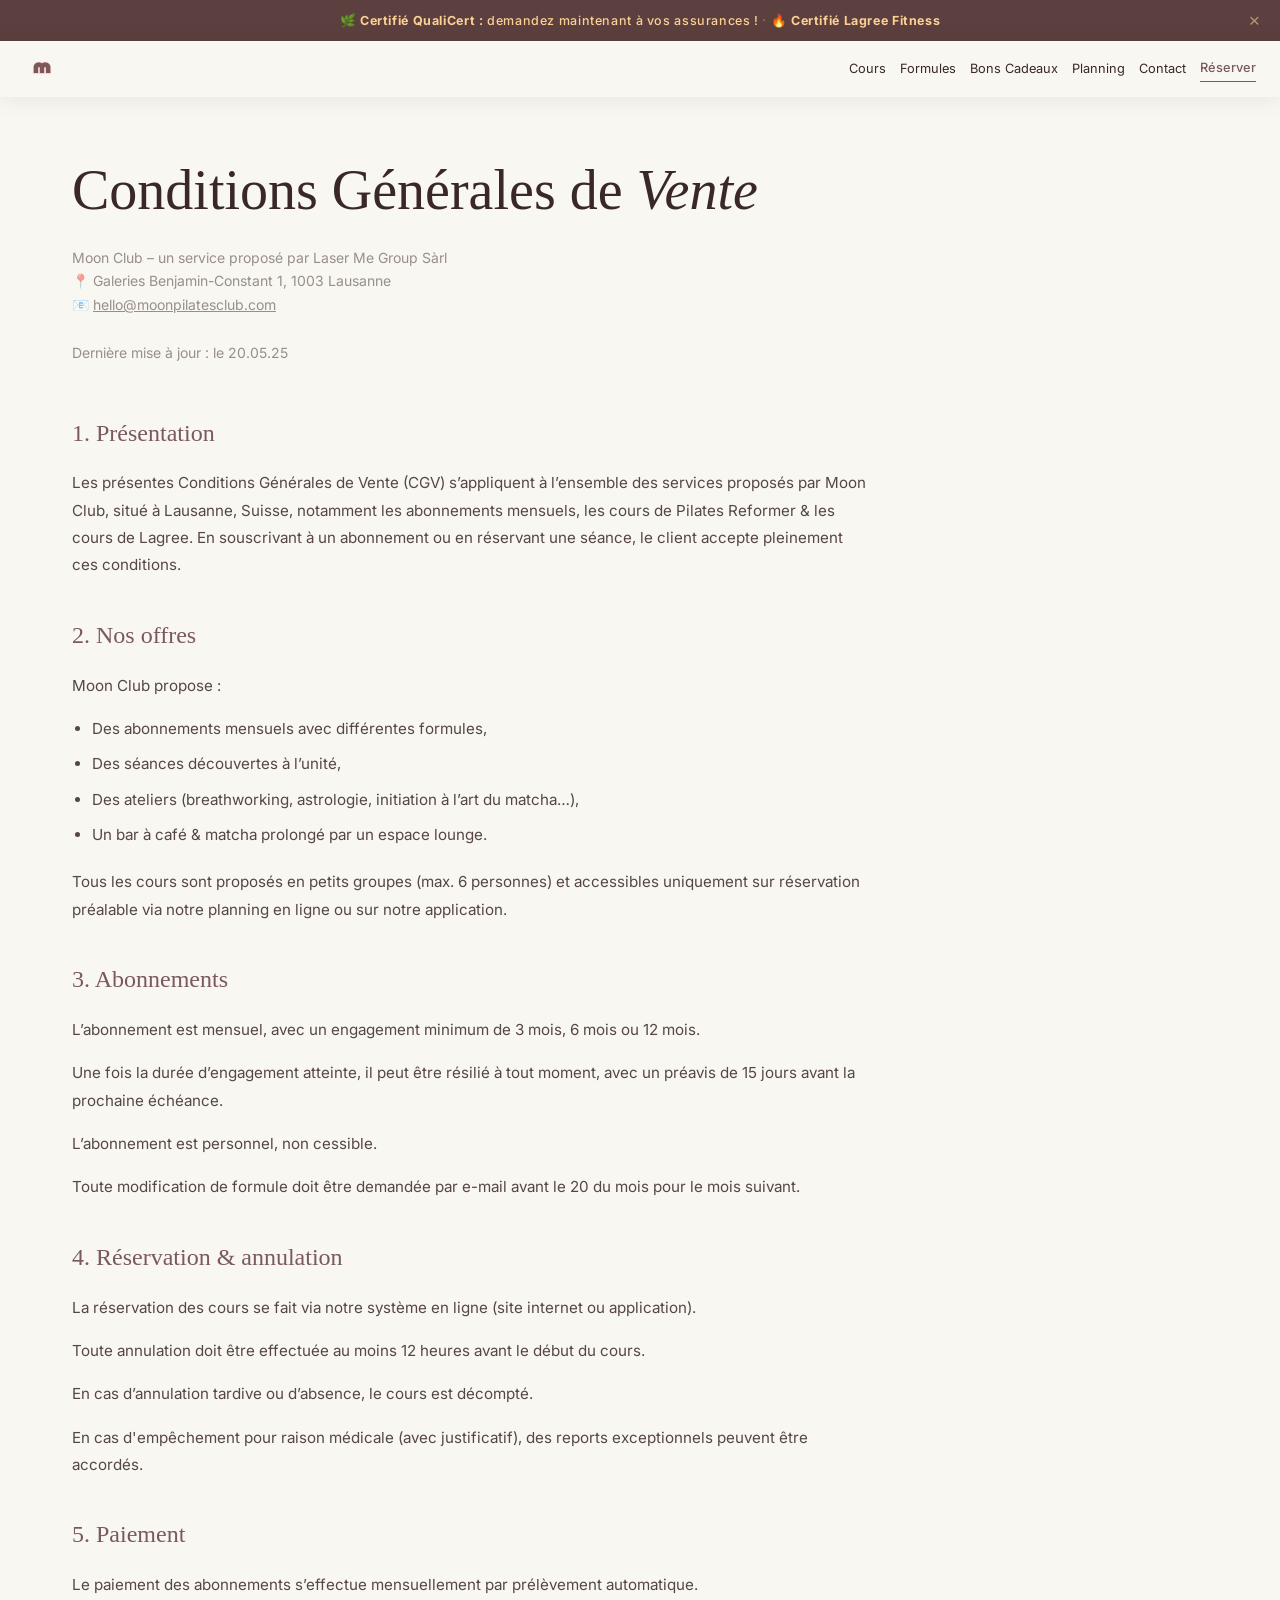
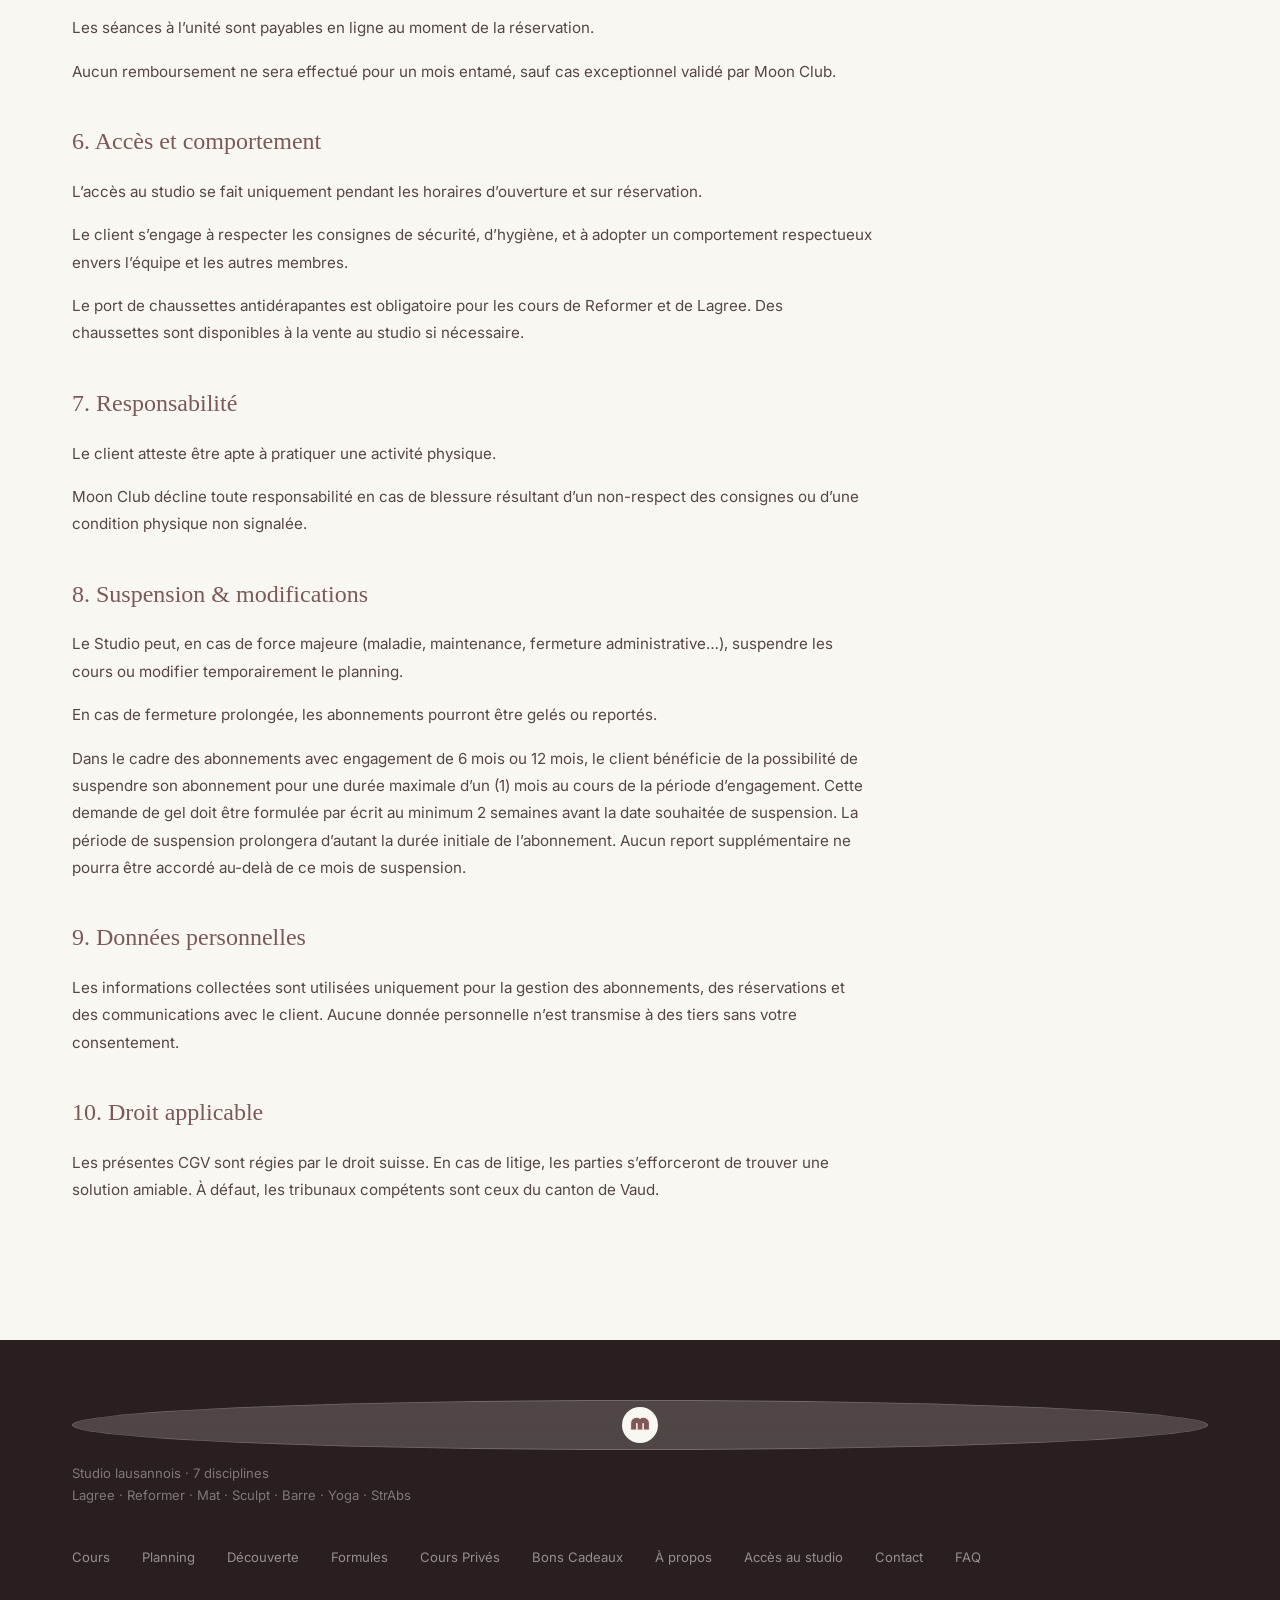
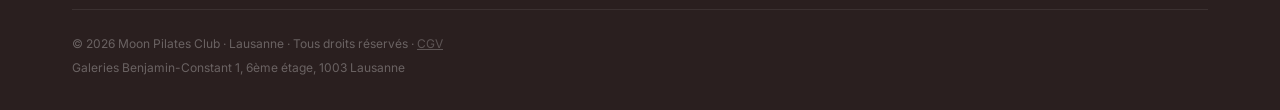
==== commit cff574e3: "feat: barre d'annonce certifications QualiCert et Lagree Fitness (prise en charge assurances)" ====
--- a/cgv.html
+++ b/cgv.html
@@ -67,6 +67,14 @@
 
   <!-- site-header -->
   <div class="site-header">
+    <!-- ANNOUNCEMENT BAR -->
+    <div class="announcement-bar" id="announcement-bar">
+      <div class="announcement-inner">
+        <span>🌿 <strong>Certifié QualiCert :</strong> demandez maintenant à vos assurances ! <span class="separator">·</span> 🔥 <strong>Certifié Lagree Fitness</strong></span>
+      </div>
+      <button class="announcement-close" id="announcement-close" aria-label="Fermer">×</button>
+    </div>
+
     <!-- NAVIGATION -->
     <nav class="nav scrolled" id="navbar" style="position: relative;">
       <a href="index.html#hero" class="nav-logo">
@@ -226,6 +234,15 @@
 
 
 
+      // Simple close announcement bar
+      const bar = document.getElementById('announcement-bar');
+      const closeBtn = document.getElementById('announcement-close');
+      if (closeBtn && bar) {
+        closeBtn.addEventListener('click', () => {
+          bar.style.display = 'none';
+        });
+      }
+
       // Back to top button
       const backToTopBtn = document.getElementById('back-to-top');
       if (backToTopBtn) {
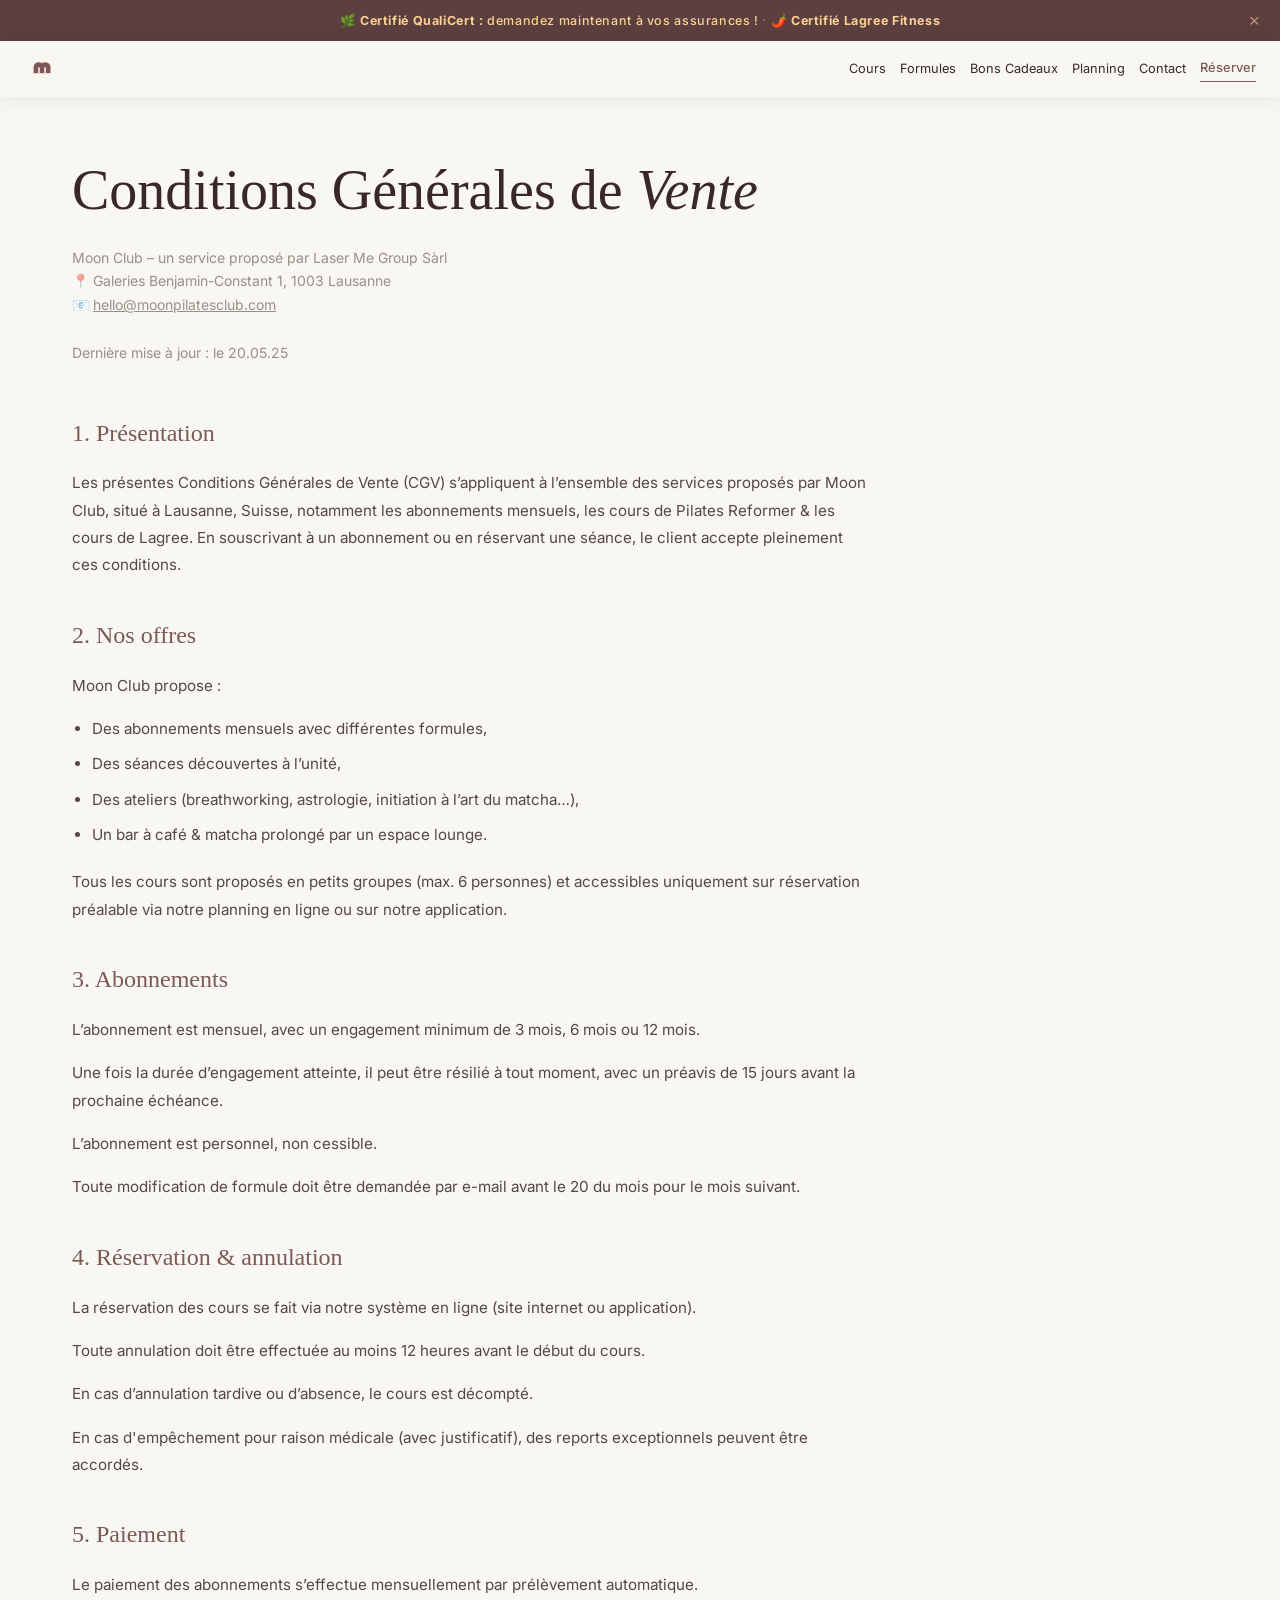
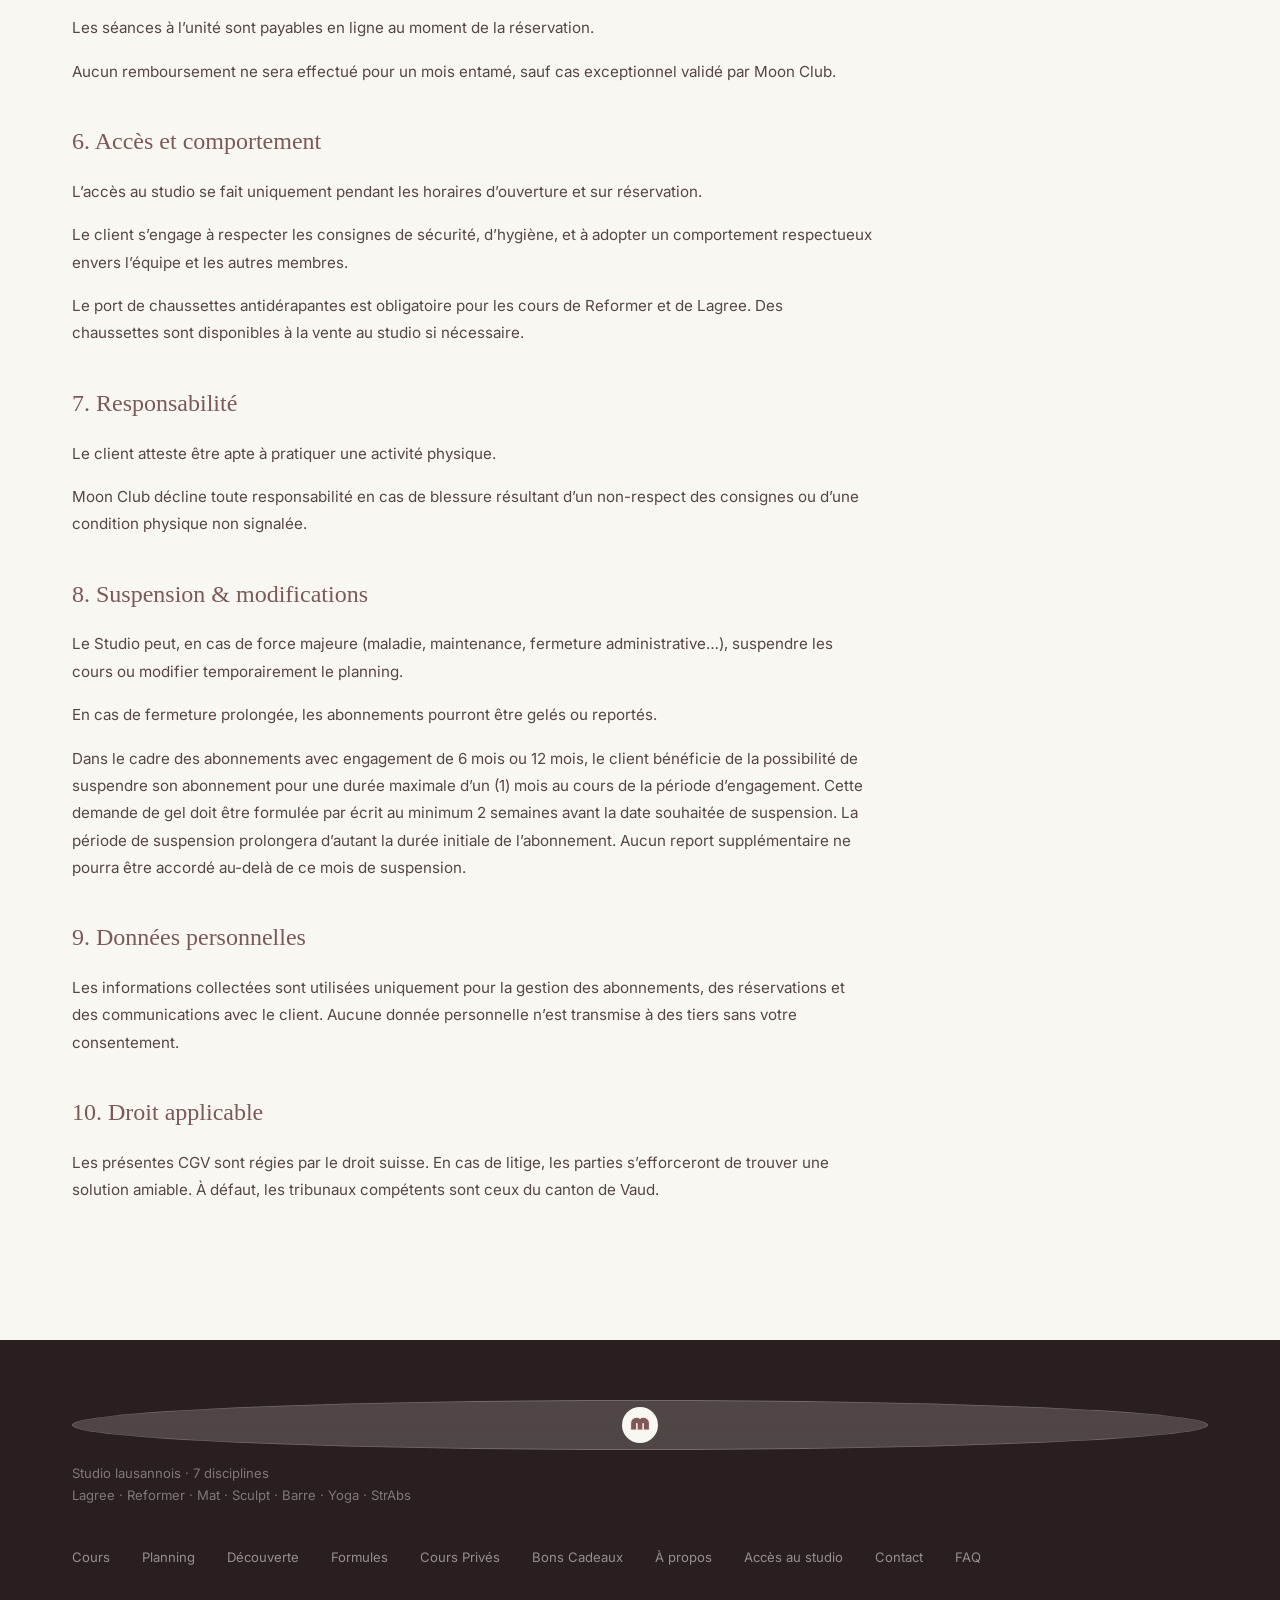
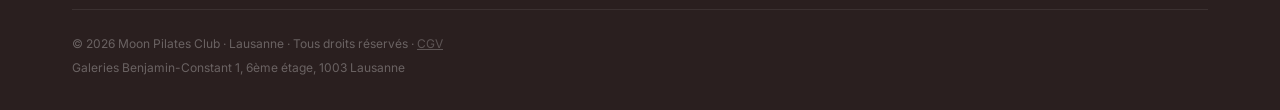
==== commit 39b6171c: "feat: mise a jour FAQ assurance QualiCert et remplacement icone Lagree par le piment rouge 🌶️" ====
--- a/cgv.html
+++ b/cgv.html
@@ -70,7 +70,7 @@
     <!-- ANNOUNCEMENT BAR -->
     <div class="announcement-bar" id="announcement-bar">
       <div class="announcement-inner">
-        <span>🌿 <strong>Certifié QualiCert :</strong> demandez maintenant à vos assurances ! <span class="separator">·</span> 🔥 <strong>Certifié Lagree Fitness</strong></span>
+        <span>🌿 <strong>Certifié QualiCert :</strong> demandez maintenant à vos assurances ! <span class="separator">·</span> 🌶️ <strong>Certifié Lagree Fitness</strong></span>
       </div>
       <button class="announcement-close" id="announcement-close" aria-label="Fermer">×</button>
     </div>
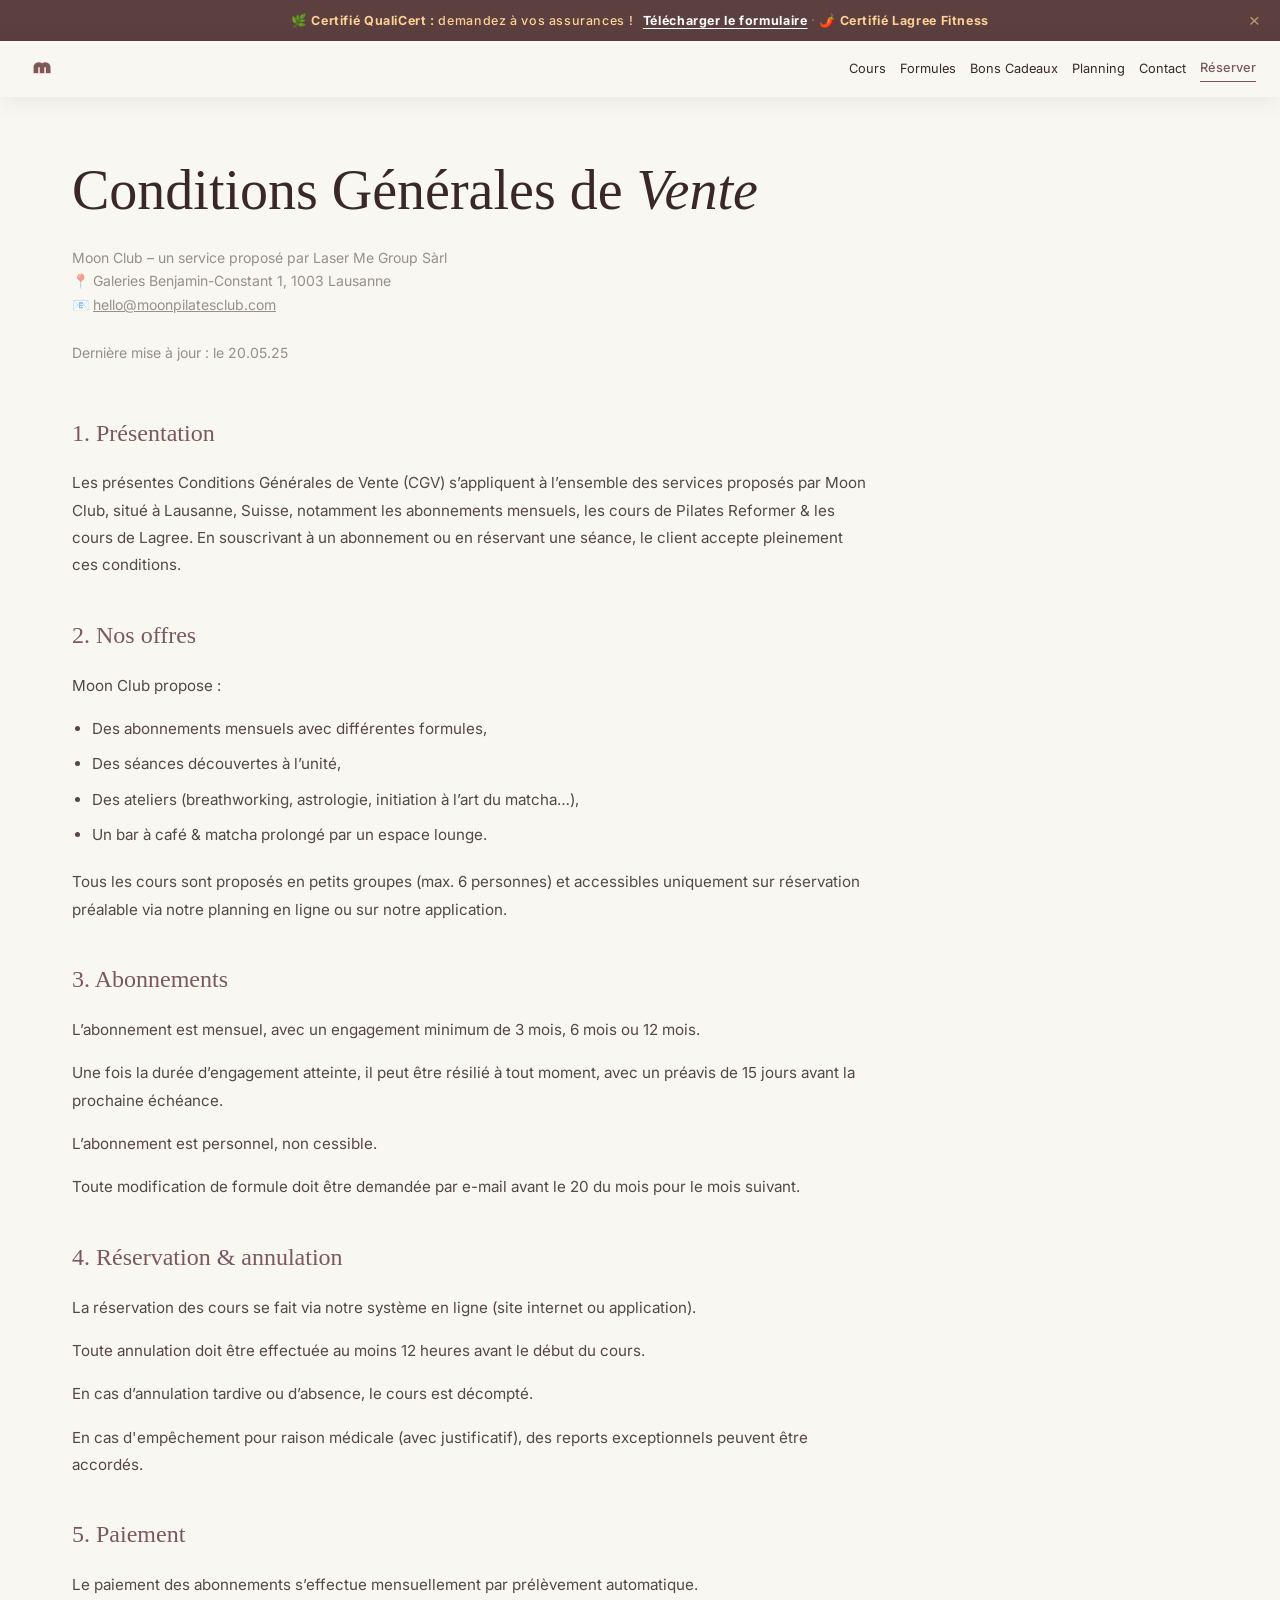
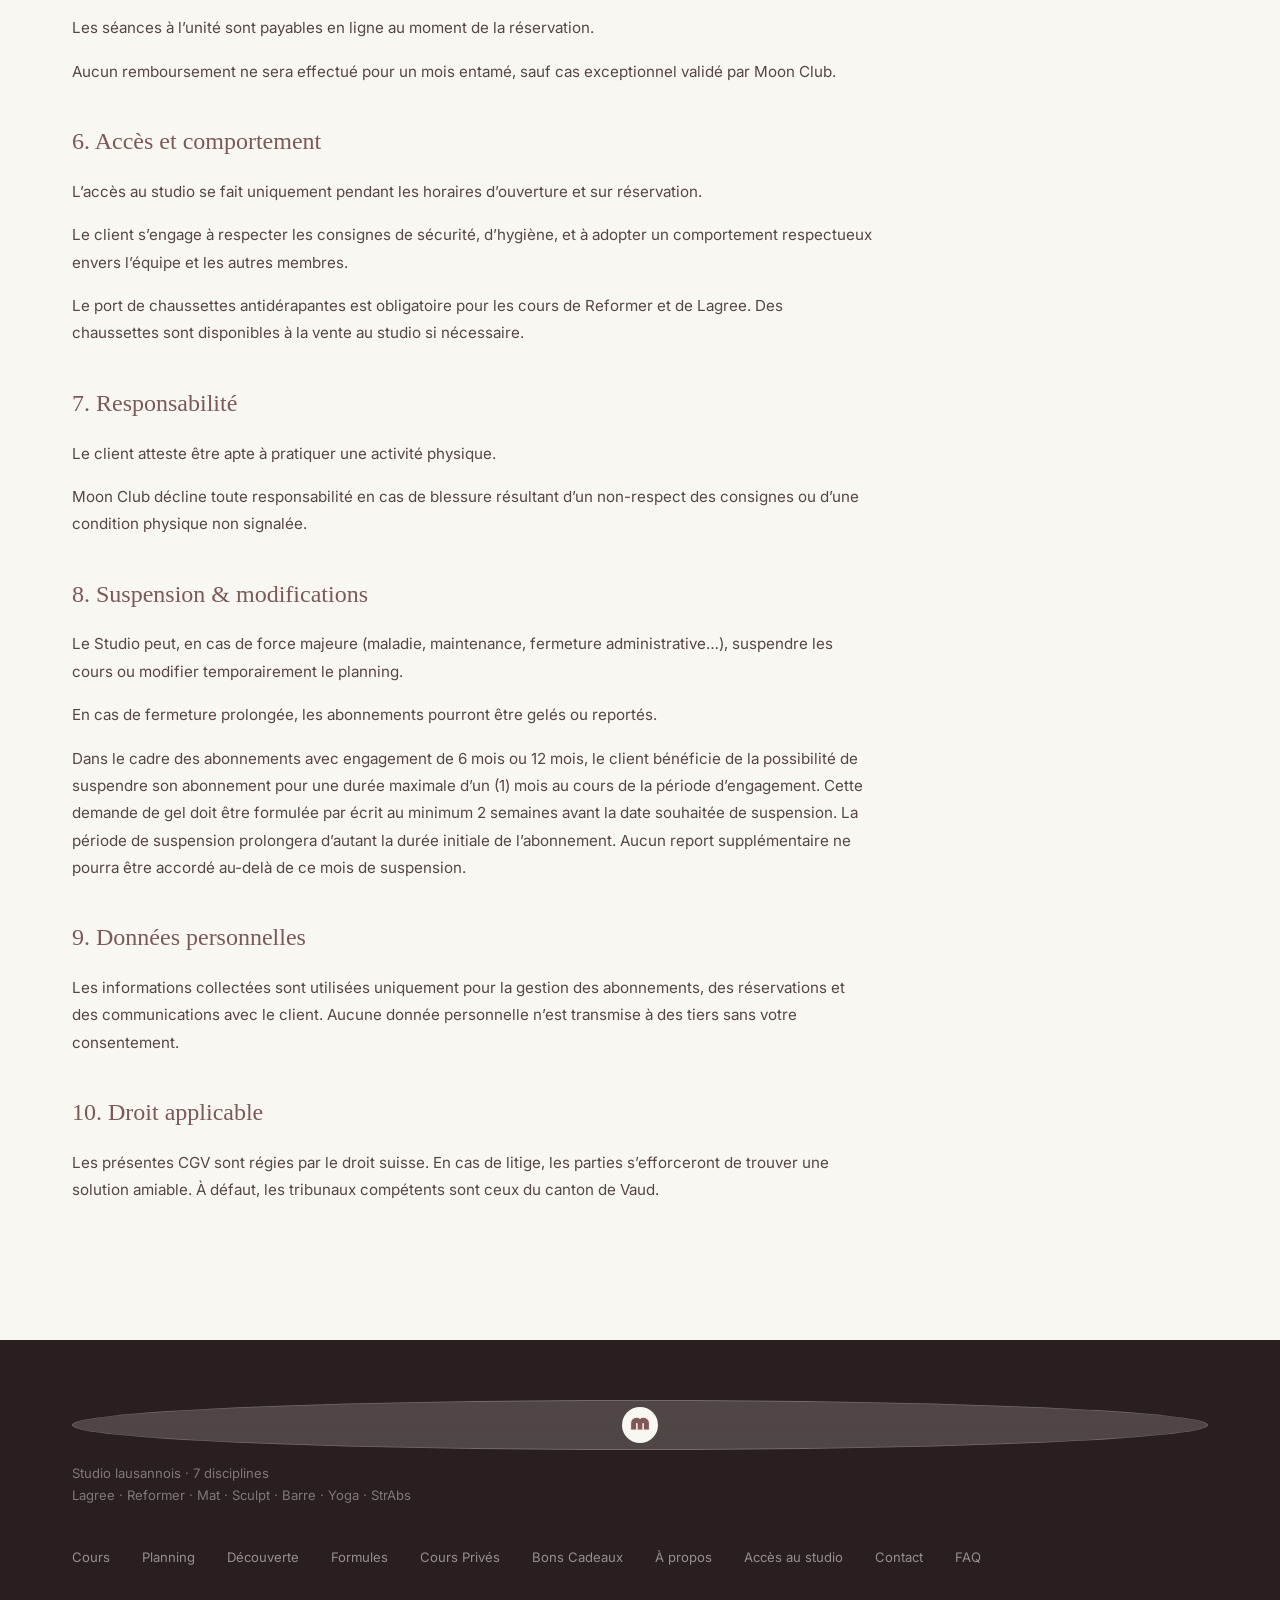
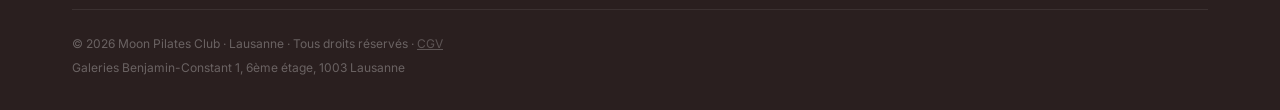
==== commit 42b463f5: "feat: ajout du formulaire officiel QualiCert a telecharger (barre annonce, forfaits, FAQ)" ====
--- a/cgv.html
+++ b/cgv.html
@@ -70,7 +70,7 @@
     <!-- ANNOUNCEMENT BAR -->
     <div class="announcement-bar" id="announcement-bar">
       <div class="announcement-inner">
-        <span>🌿 <strong>Certifié QualiCert :</strong> demandez maintenant à vos assurances ! <span class="separator">·</span> 🌶️ <strong>Certifié Lagree Fitness</strong></span>
+        <span>🌿 <strong>Certifié QualiCert :</strong> demandez à vos assurances ! <a href="formulaire-qualicert-2026.pdf" target="_blank" download class="announcement-link">Télécharger le formulaire</a> <span class="separator">·</span> 🌶️ <strong>Certifié Lagree Fitness</strong></span>
       </div>
       <button class="announcement-close" id="announcement-close" aria-label="Fermer">×</button>
     </div>
--- a/style.css
+++ b/style.css
@@ -2444,7 +2444,7 @@
   overflow: hidden;
   transition: max-height 0.4s ease, padding 0.4s ease;
 }
-.faq-answer.open { max-height: 500px; padding-bottom: 20px; }
+.faq-answer.open { max-height: 750px; padding-bottom: 20px; }
 .faq-answer p {
   font-size: 0.9rem;
   color: rgba(58, 40, 32, 0.7);
@@ -3788,5 +3788,200 @@
   }
 }
 
-
-
+/* =====================================================
+   QUALICERT CERTIFICATION BANNER & FAQ REASSURANCE
+   ===================================================== */
+.qualicert-banner {
+  max-width: 980px;
+  margin: 0 auto 52px auto;
+  background: linear-gradient(135deg, #ffffff 0%, rgba(255, 245, 242, 0.95) 100%);
+  border: 1px solid rgba(123, 89, 89, 0.2);
+  border-radius: 24px;
+  padding: 30px 36px;
+  display: flex;
+  align-items: center;
+  gap: 32px;
+  box-shadow: 0 12px 36px rgba(123, 89, 89, 0.08);
+  position: relative;
+  overflow: hidden;
+}
+.qualicert-banner::before {
+  content: '';
+  position: absolute;
+  top: 0;
+  left: 0;
+  width: 6px;
+  height: 100%;
+  background: linear-gradient(180deg, var(--terracotta), var(--gold-light));
+  border-radius: 24px 0 0 24px;
+}
+.qualicert-banner-badge {
+  flex-shrink: 0;
+  width: 140px;
+  height: 140px;
+  background: #ffffff;
+  border-radius: 50%;
+  display: flex;
+  align-items: center;
+  justify-content: center;
+  box-shadow: 0 8px 24px rgba(123, 89, 89, 0.12);
+  border: 2px solid rgba(123, 89, 89, 0.15);
+  padding: 10px;
+  transition: transform 0.35s ease;
+}
+.qualicert-banner:hover .qualicert-banner-badge {
+  transform: scale(1.04) rotate(2deg);
+}
+.qualicert-banner-img {
+  width: 100%;
+  height: 100%;
+  object-fit: contain;
+  border-radius: 50%;
+}
+.qualicert-banner-content {
+  flex: 1;
+}
+.qualicert-badge-header {
+  display: flex;
+  flex-wrap: wrap;
+  align-items: center;
+  gap: 10px;
+  margin-bottom: 10px;
+}
+.qualicert-tag {
+  display: inline-block;
+  font-size: 0.72rem;
+  letter-spacing: 0.08em;
+  text-transform: uppercase;
+  font-weight: 700;
+  color: var(--terracotta);
+  background: rgba(123, 89, 89, 0.08);
+  padding: 5px 14px;
+  border-radius: 50px;
+  border: 1px solid rgba(123, 89, 89, 0.15);
+}
+.qualicert-highlight {
+  display: inline-block;
+  font-size: 0.78rem;
+  font-weight: 600;
+  color: #1a6f3b;
+  background: rgba(46, 139, 87, 0.12);
+  border: 1px solid rgba(46, 139, 87, 0.2);
+  padding: 5px 14px;
+  border-radius: 50px;
+}
+.qualicert-banner-heading {
+  font-family: var(--font-serif);
+  font-size: 1.55rem;
+  font-weight: 600;
+  color: var(--charcoal);
+  margin-bottom: 10px;
+  line-height: 1.25;
+}
+.qualicert-banner-text {
+  font-size: 0.92rem;
+  line-height: 1.65;
+  color: rgba(58, 40, 32, 0.85);
+  margin-bottom: 16px;
+}
+.qualicert-banner-text strong {
+  color: var(--charcoal);
+}
+.qualicert-insurances-wrap {
+  display: flex;
+  flex-direction: column;
+  gap: 8px;
+}
+.qualicert-insurances-label {
+  font-size: 0.75rem;
+  text-transform: uppercase;
+  letter-spacing: 0.06em;
+  color: rgba(58, 40, 32, 0.65);
+  font-weight: 600;
+}
+.qualicert-insurances {
+  display: flex;
+  flex-wrap: wrap;
+  gap: 6px;
+}
+.insurance-pill {
+  font-size: 0.75rem;
+  color: var(--terracotta-dark);
+  background: #ffffff;
+  border: 1px solid rgba(123, 89, 89, 0.16);
+  border-radius: 6px;
+  padding: 4px 10px;
+  font-weight: 500;
+  box-shadow: 0 2px 6px rgba(123, 89, 89, 0.04);
+}
+
+/* FAQ Assurance with Badge Layout */
+.faq-assurance-layout {
+  display: flex;
+  align-items: center;
+  gap: 24px;
+  padding: 6px 0;
+}
+.faq-assurance-badge {
+  flex-shrink: 0;
+  width: 95px;
+  height: 95px;
+  border-radius: 50%;
+  background: #ffffff;
+  border: 2px solid rgba(123, 89, 89, 0.15);
+  box-shadow: 0 6px 18px rgba(123, 89, 89, 0.1);
+  display: flex;
+  align-items: center;
+  justify-content: center;
+  padding: 8px;
+}
+.faq-assurance-img {
+  width: 100%;
+  height: 100%;
+  object-fit: contain;
+  border-radius: 50%;
+}
+.faq-assurance-details {
+  flex: 1;
+}
+
+@media (max-width: 768px) {
+  .qualicert-banner {
+    flex-direction: column;
+    text-align: center;
+    padding: 24px 20px;
+    gap: 20px;
+  }
+  .qualicert-banner::before {
+    width: 100%;
+    height: 5px;
+    border-radius: 24px 24px 0 0;
+  }
+  .qualicert-banner-badge {
+    width: 120px;
+    height: 120px;
+    margin: 0 auto;
+  }
+  .qualicert-badge-header {
+    justify-content: center;
+  }
+  .qualicert-banner-heading {
+    font-size: 1.35rem;
+  }
+  .qualicert-insurances {
+    justify-content: center;
+  }
+  .faq-assurance-layout {
+    flex-direction: column;
+    align-items: center;
+    text-align: center;
+    gap: 16px;
+  }
+  .faq-assurance-badge {
+    width: 85px;
+    height: 85px;
+  }
+}
+
+
+
